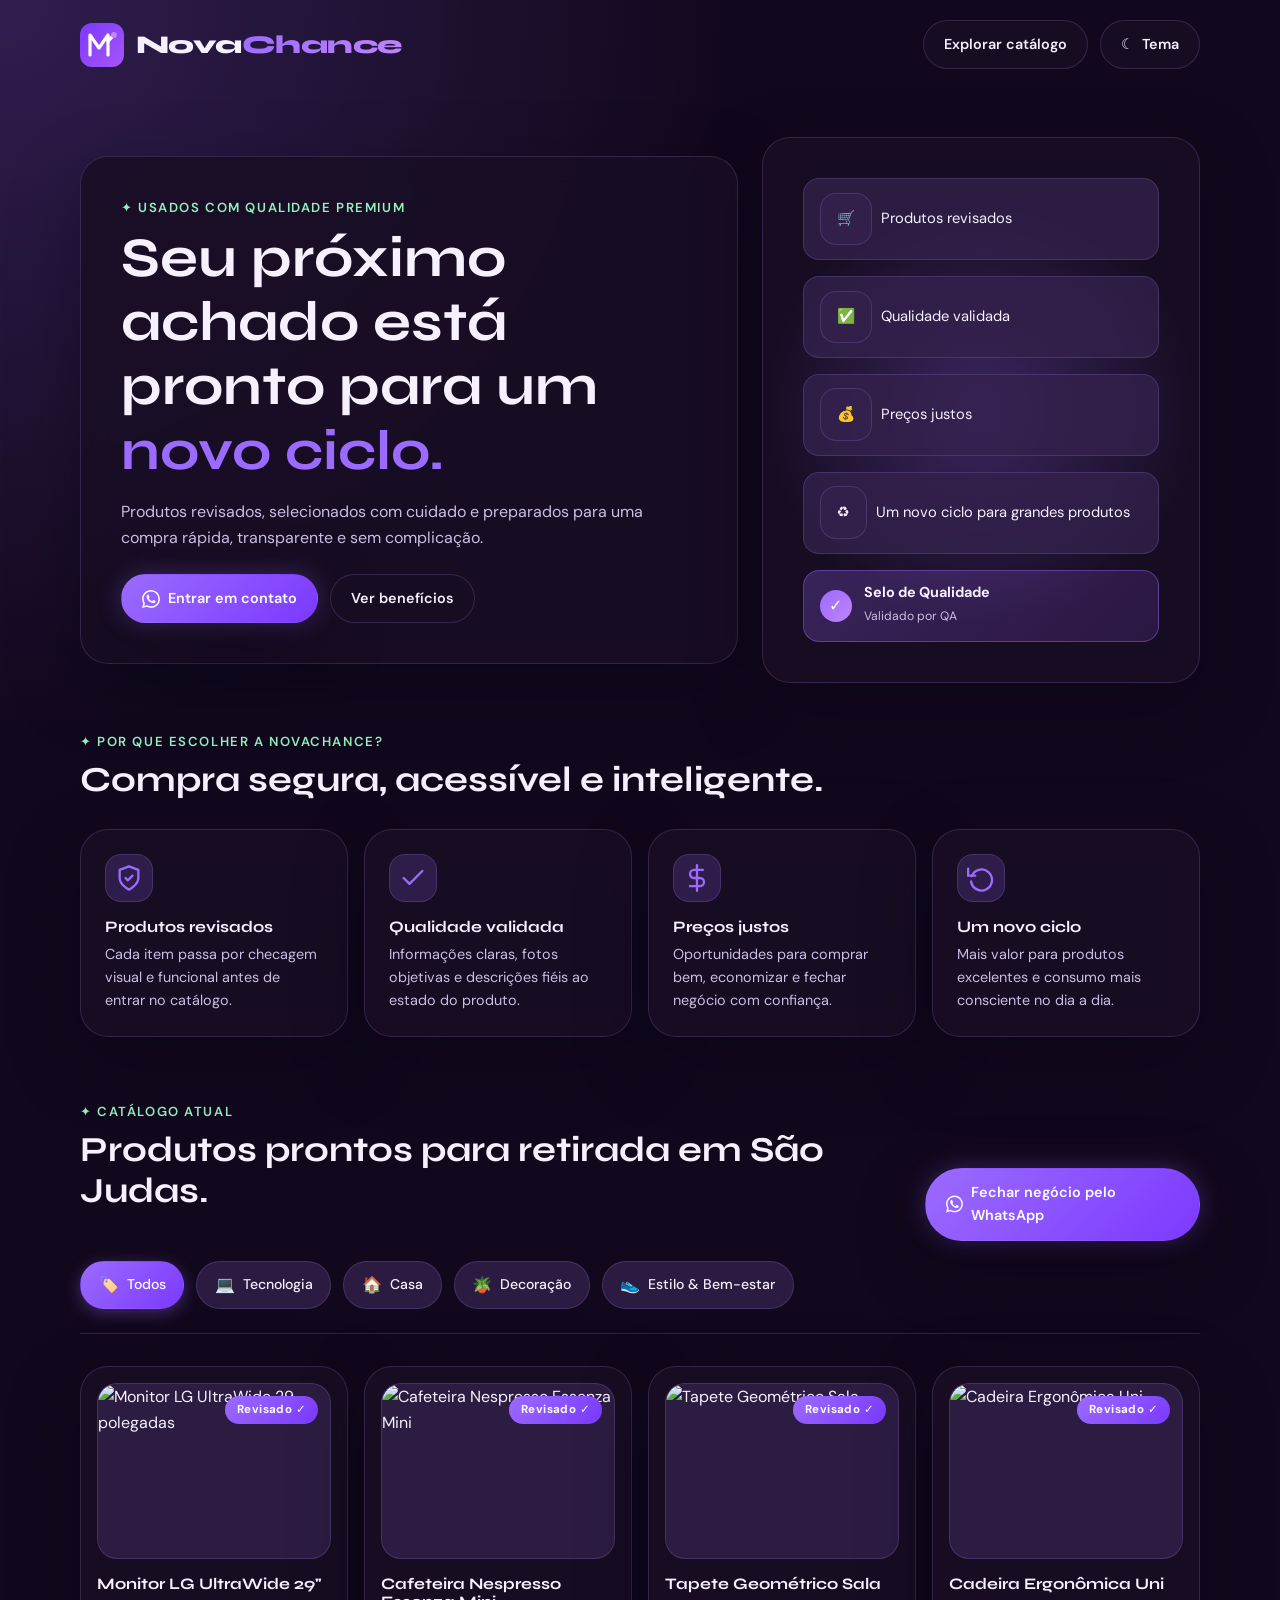
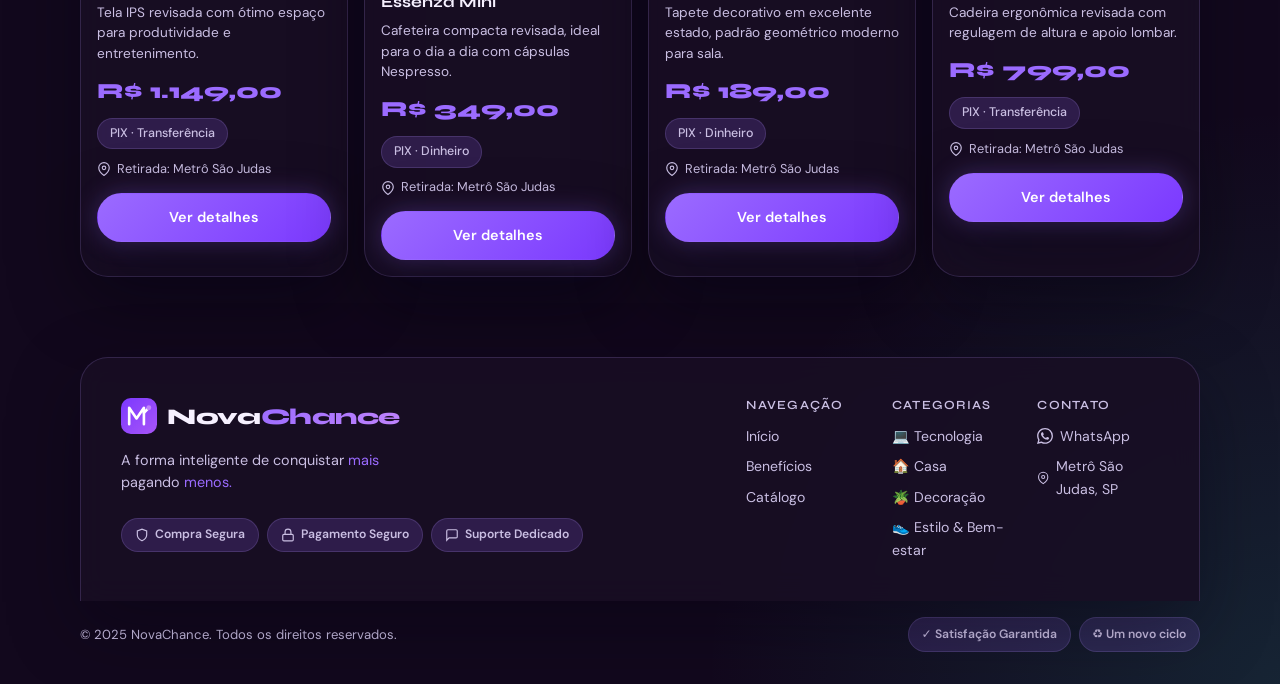
==== index.html @ cb06dd4c "uopdate" ====
<!DOCTYPE html>
<html lang="pt-BR">
  <head>
    <meta charset="UTF-8" />
    <meta name="viewport" content="width=device-width, initial-scale=1.0" />
    <title>NovaChance | Produtos revisados com preço justo</title>
    <meta name="description" content="NovaChance: produtos revisados, qualidade validada e preços justos para conquistar mais pagando menos." />
    <link rel="preconnect" href="https://fonts.googleapis.com" />
    <link rel="preconnect" href="https://fonts.gstatic.com" crossorigin />
    <link href="https://fonts.googleapis.com/css2?family=Syne:wght@700;800&family=DM+Sans:wght@400;500;600&display=swap" rel="stylesheet" />
    <link rel="stylesheet" href="./styles.css" />
  </head>
  <body data-page="home">
    <a class="skip-link" href="#conteudo-principal">Pular para o conteúdo</a>

    <header class="site-header">
      <div class="brand-block">
        <div class="brand-logo-svg" aria-label="NovaChance">
          <!-- Inline SVG logo -->
          <svg width="44" height="44" viewBox="0 0 44 44" fill="none" xmlns="http://www.w3.org/2000/svg" aria-hidden="true">
            <rect width="44" height="44" rx="12" fill="url(#logoGrad)"/>
            <path d="M10 32V12l9 13 9-13v20" stroke="white" stroke-width="3.2" stroke-linecap="round" stroke-linejoin="round"/>
            <path d="M28 18l6-6" stroke="white" stroke-width="3.2" stroke-linecap="round"/>
            <circle cx="34" cy="12" r="3" fill="#c084fc"/>
            <defs>
              <linearGradient id="logoGrad" x1="0" y1="0" x2="44" y2="44" gradientUnits="userSpaceOnUse">
                <stop stop-color="#7b39ff"/>
                <stop offset="1" stop-color="#a855f7"/>
              </linearGradient>
            </defs>
          </svg>
          <div class="brand-text">
            <span class="brand-name">Nova<em>Chance</em></span>
          </div>
        </div>
      </div>
      <nav class="header-actions" aria-label="Ações principais">
        <a class="ghost-button" href="#catalogo">Explorar catálogo</a>
        <button class="theme-toggle" type="button" aria-label="Alternar tema" aria-pressed="false">
          <span class="theme-toggle__icon" aria-hidden="true">☾</span>
          <span class="theme-toggle__label">Tema</span>
        </button>
      </nav>
    </header>

    <main id="conteudo-principal">
      <!-- HERO -->
      <section class="hero" aria-labelledby="hero-title">
        <div class="hero-copy">
          <p class="eyebrow">✦ Usados com qualidade premium</p>
          <h1 id="hero-title">Seu próximo achado está pronto para um <em>novo ciclo.</em></h1>
          <p class="hero-sub">Produtos revisados, selecionados com cuidado e preparados para uma compra rápida, transparente e sem complicação.</p>
          <div class="hero-actions">
            <a class="primary-button" href="https://wa.me/5511999999999?text=Olá,%20tenho%20interesse%20em%20um%20produto!" target="_blank" rel="noopener">
              <svg width="18" height="18" viewBox="0 0 24 24" fill="currentColor" aria-hidden="true"><path d="M17.472 14.382c-.297-.149-1.758-.867-2.03-.967-.273-.099-.471-.148-.67.15-.197.297-.767.966-.94 1.164-.173.199-.347.223-.644.075-.297-.15-1.255-.463-2.39-1.475-.883-.788-1.48-1.761-1.653-2.059-.173-.297-.018-.458.13-.606.134-.133.298-.347.446-.52.149-.174.198-.298.298-.497.099-.198.05-.371-.025-.52-.075-.149-.669-1.612-.916-2.207-.242-.579-.487-.5-.669-.51-.173-.008-.371-.01-.57-.01-.198 0-.52.074-.792.372-.272.297-1.04 1.016-1.04 2.479 0 1.462 1.065 2.875 1.213 3.074.149.198 2.096 3.2 5.077 4.487.709.306 1.262.489 1.694.625.712.227 1.36.195 1.871.118.571-.085 1.758-.719 2.006-1.413.248-.694.248-1.289.173-1.413-.074-.124-.272-.198-.57-.347m-5.421 7.403h-.004a9.87 9.87 0 01-5.031-1.378l-.361-.214-3.741.982.998-3.648-.235-.374a9.86 9.86 0 01-1.51-5.26c.001-5.45 4.436-9.884 9.888-9.884 2.64 0 5.122 1.03 6.988 2.898a9.825 9.825 0 012.893 6.994c-.003 5.45-4.437 9.884-9.885 9.884m8.413-18.297A11.815 11.815 0 0012.05 0C5.495 0 .16 5.335.157 11.892c0 2.096.547 4.142 1.588 5.945L.057 24l6.305-1.654a11.882 11.882 0 005.683 1.448h.005c6.554 0 11.89-5.335 11.893-11.893a11.821 11.821 0 00-3.48-8.413z"/></svg>
              Entrar em contato
            </a>
            <a class="ghost-button" href="#beneficios">Ver benefícios</a>
          </div>
        </div>
        <div class="hero-panel" aria-hidden="true">
          <div class="hero-panel__glow"></div>
          <div class="hero-stats">
            <span><span class="stat-icon">🛒</span> Produtos revisados</span>
            <span><span class="stat-icon">✅</span> Qualidade validada</span>
            <span><span class="stat-icon">💰</span> Preços justos</span>
            <span><span class="stat-icon">♻️</span> Um novo ciclo para grandes produtos</span>
          </div>
          <div class="hero-badge">
            <span class="badge-icon">✓</span>
            <div>
              <strong>Selo de Qualidade</strong>
              <small>Validado por QA</small>
            </div>
          </div>
        </div>
      </section>

      <!-- BENEFITS -->
      <section class="benefits" id="beneficios" aria-labelledby="benefits-title">
        <div class="section-heading">
          <p class="eyebrow">✦ Por que escolher a NovaChance?</p>
          <h2 id="benefits-title">Compra segura, acessível e inteligente.</h2>
        </div>
        <div class="benefit-grid">
          <article class="benefit-card">
            <div class="benefit-icon">
              <svg width="28" height="28" viewBox="0 0 24 24" fill="none" stroke="currentColor" stroke-width="2" stroke-linecap="round" stroke-linejoin="round" aria-hidden="true"><path d="M12 22s8-4 8-10V5l-8-3-8 3v7c0 6 8 10 8 10z"/><polyline points="9 12 11 14 15 10"/></svg>
            </div>
            <h3>Produtos revisados</h3>
            <p>Cada item passa por checagem visual e funcional antes de entrar no catálogo.</p>
          </article>
          <article class="benefit-card">
            <div class="benefit-icon">
              <svg width="28" height="28" viewBox="0 0 24 24" fill="none" stroke="currentColor" stroke-width="2" stroke-linecap="round" stroke-linejoin="round" aria-hidden="true"><polyline points="20 6 9 17 4 12"/></svg>
            </div>
            <h3>Qualidade validada</h3>
            <p>Informações claras, fotos objetivas e descrições fiéis ao estado do produto.</p>
          </article>
          <article class="benefit-card">
            <div class="benefit-icon">
              <svg width="28" height="28" viewBox="0 0 24 24" fill="none" stroke="currentColor" stroke-width="2" stroke-linecap="round" stroke-linejoin="round" aria-hidden="true"><line x1="12" y1="1" x2="12" y2="23"/><path d="M17 5H9.5a3.5 3.5 0 0 0 0 7h5a3.5 3.5 0 0 1 0 7H6"/></svg>
            </div>
            <h3>Preços justos</h3>
            <p>Oportunidades para comprar bem, economizar e fechar negócio com confiança.</p>
          </article>
          <article class="benefit-card">
            <div class="benefit-icon">
              <svg width="28" height="28" viewBox="0 0 24 24" fill="none" stroke="currentColor" stroke-width="2" stroke-linecap="round" stroke-linejoin="round" aria-hidden="true"><polyline points="1 4 1 10 7 10"/><path d="M3.51 15a9 9 0 1 0 .49-4.49"/></svg>
            </div>
            <h3>Um novo ciclo</h3>
            <p>Mais valor para produtos excelentes e consumo mais consciente no dia a dia.</p>
          </article>
        </div>
      </section>

      <!-- CATALOG -->
      <section class="catalog-section" id="catalogo" aria-labelledby="catalog-title">
        <div class="section-heading section-heading--row">
          <div>
            <p class="eyebrow">✦ Catálogo atual</p>
            <h2 id="catalog-title">Produtos prontos para retirada em São Judas.</h2>
          </div>
          <a class="primary-button" href="https://wa.me/5511999999999?text=Quero%20fechar%20negócio!" target="_blank" rel="noopener">
            <svg width="18" height="18" viewBox="0 0 24 24" fill="currentColor" aria-hidden="true"><path d="M17.472 14.382c-.297-.149-1.758-.867-2.03-.967-.273-.099-.471-.148-.67.15-.197.297-.767.966-.94 1.164-.173.199-.347.223-.644.075-.297-.15-1.255-.463-2.39-1.475-.883-.788-1.48-1.761-1.653-2.059-.173-.297-.018-.458.13-.606.134-.133.298-.347.446-.52.149-.174.198-.298.298-.497.099-.198.05-.371-.025-.52-.075-.149-.669-1.612-.916-2.207-.242-.579-.487-.5-.669-.51-.173-.008-.371-.01-.57-.01-.198 0-.52.074-.792.372-.272.297-1.04 1.016-1.04 2.479 0 1.462 1.065 2.875 1.213 3.074.149.198 2.096 3.2 5.077 4.487.709.306 1.262.489 1.694.625.712.227 1.36.195 1.871.118.571-.085 1.758-.719 2.006-1.413.248-.694.248-1.289.173-1.413-.074-.124-.272-.198-.57-.347m-5.421 7.403h-.004a9.87 9.87 0 01-5.031-1.378l-.361-.214-3.741.982.998-3.648-.235-.374a9.86 9.86 0 01-1.51-5.26c.001-5.45 4.436-9.884 9.888-9.884 2.64 0 5.122 1.03 6.988 2.898a9.825 9.825 0 012.893 6.994c-.003 5.45-4.437 9.884-9.885 9.884m8.413-18.297A11.815 11.815 0 0012.05 0C5.495 0 .16 5.335.157 11.892c0 2.096.547 4.142 1.588 5.945L.057 24l6.305-1.654a11.882 11.882 0 005.683 1.448h.005c6.554 0 11.89-5.335 11.893-11.893a11.821 11.821 0 00-3.48-8.413z"/></svg>
            Fechar negócio pelo WhatsApp
          </a>
        </div>

        <div class="category-filters" id="category-filters" aria-label="Filtros de categoria">
          <button class="category-filter active" data-category="all">
            <span class="category-icon">🏷️</span>
            <span class="category-label">Todos</span>
          </button>
          <button class="category-filter" data-category="tecnologia">
            <span class="category-icon">💻</span>
            <span class="category-label">Tecnologia</span>
          </button>
          <button class="category-filter" data-category="casa">
            <span class="category-icon">🏠</span>
            <span class="category-label">Casa</span>
          </button>
          <button class="category-filter" data-category="decoracao">
            <span class="category-icon">🪴</span>
            <span class="category-label">Decoração</span>
          </button>
          <button class="category-filter" data-category="estilo">
            <span class="category-icon">👟</span>
            <span class="category-label">Estilo & Bem-estar</span>
          </button>
        </div>

        <div class="product-grid" id="product-list" aria-live="polite">
          <!-- Demo product cards with placeholder images -->
          <article class="product-card" data-category="tecnologia">
            <div class="product-card__image">
              <img src="https://placehold.co/400x300/1b1129/9b6bff?text=Monitor+LG+UltraWide" alt="Monitor LG UltraWide 29 polegadas" loading="lazy" />
              <span class="product-badge">Revisado ✓</span>
            </div>
            <div class="product-card__content">
              <h3>Monitor LG UltraWide 29"</h3>
              <p class="product-short-desc">Tela IPS revisada com ótimo espaço para produtividade e entretenimento.</p>
              <div class="product-meta">
                <span class="price">R$ 1.149,00</span>
                <span class="tag">PIX · Transferência</span>
              </div>
              <div class="product-location">
                <svg width="14" height="14" viewBox="0 0 24 24" fill="none" stroke="currentColor" stroke-width="2" aria-hidden="true"><path d="M21 10c0 7-9 13-9 13s-9-6-9-13a9 9 0 0 1 18 0z"/><circle cx="12" cy="10" r="3"/></svg>
                Retirada: Metrô São Judas
              </div>
              <a class="primary-button product-cta" href="./products/monitor-lg-ultrawide-29/index.html">Ver detalhes</a>
            </div>
          </article>

          <article class="product-card" data-category="casa">
            <div class="product-card__image">
              <img src="https://placehold.co/400x300/1b1129/9b6bff?text=Cafeteira+Nespresso" alt="Cafeteira Nespresso Essenza Mini" loading="lazy" />
              <span class="product-badge">Revisado ✓</span>
            </div>
            <div class="product-card__content">
              <h3>Cafeteira Nespresso Essenza Mini</h3>
              <p class="product-short-desc">Cafeteira compacta revisada, ideal para o dia a dia com cápsulas Nespresso.</p>
              <div class="product-meta">
                <span class="price">R$ 349,00</span>
                <span class="tag">PIX · Dinheiro</span>
              </div>
              <div class="product-location">
                <svg width="14" height="14" viewBox="0 0 24 24" fill="none" stroke="currentColor" stroke-width="2" aria-hidden="true"><path d="M21 10c0 7-9 13-9 13s-9-6-9-13a9 9 0 0 1 18 0z"/><circle cx="12" cy="10" r="3"/></svg>
                Retirada: Metrô São Judas
              </div>
              <a class="primary-button product-cta" href="./products/cafeteira-nes--essenza-mini/index.html">Ver detalhes</a>
            </div>
          </article>

          <article class="product-card" data-category="decoracao">
            <div class="product-card__image">
              <img src="https://placehold.co/400x300/1b1129/9b6bff?text=Tapete+Geométrico" alt="Tapete Geométrico Sala" loading="lazy" />
              <span class="product-badge">Revisado ✓</span>
            </div>
            <div class="product-card__content">
              <h3>Tapete Geométrico Sala</h3>
              <p class="product-short-desc">Tapete decorativo em excelente estado, padrão geométrico moderno para sala.</p>
              <div class="product-meta">
                <span class="price">R$ 189,00</span>
                <span class="tag">PIX · Dinheiro</span>
              </div>
              <div class="product-location">
                <svg width="14" height="14" viewBox="0 0 24 24" fill="none" stroke="currentColor" stroke-width="2" aria-hidden="true"><path d="M21 10c0 7-9 13-9 13s-9-6-9-13a9 9 0 0 1 18 0z"/><circle cx="12" cy="10" r="3"/></svg>
                Retirada: Metrô São Judas
              </div>
              <a class="primary-button product-cta" href="./products/tapete-geometrico-sala/index.html">Ver detalhes</a>
            </div>
          </article>

          <article class="product-card" data-category="estilo">
            <div class="product-card__image">
              <img src="https://placehold.co/400x300/1b1129/9b6bff?text=Cadeira+Ergonômica" alt="Cadeira Ergonômica Uni" loading="lazy" />
              <span class="product-badge">Revisado ✓</span>
            </div>
            <div class="product-card__content">
              <h3>Cadeira Ergonômica Uni</h3>
              <p class="product-short-desc">Cadeira ergonômica revisada com regulagem de altura e apoio lombar.</p>
              <div class="product-meta">
                <span class="price">R$ 799,00</span>
                <span class="tag">PIX · Transferência</span>
              </div>
              <div class="product-location">
                <svg width="14" height="14" viewBox="0 0 24 24" fill="none" stroke="currentColor" stroke-width="2" aria-hidden="true"><path d="M21 10c0 7-9 13-9 13s-9-6-9-13a9 9 0 0 1 18 0z"/><circle cx="12" cy="10" r="3"/></svg>
                Retirada: Metrô São Judas
              </div>
              <a class="primary-button product-cta" href="./products/cadeira-ergonomica-uni/index.html">Ver detalhes</a>
            </div>
          </article>
        </div>
      </section>
    </main>

    <!-- FOOTER MELHORADO -->
    <footer class="site-footer">
      <div class="site-footer__inner">
        <div class="footer-brand">
          <div class="footer-logo">
            <svg width="36" height="36" viewBox="0 0 44 44" fill="none" xmlns="http://www.w3.org/2000/svg" aria-hidden="true">
              <rect width="44" height="44" rx="12" fill="url(#footerLogoGrad)"/>
              <path d="M10 32V12l9 13 9-13v20" stroke="white" stroke-width="3.2" stroke-linecap="round" stroke-linejoin="round"/>
              <path d="M28 18l6-6" stroke="white" stroke-width="3.2" stroke-linecap="round"/>
              <circle cx="34" cy="12" r="3" fill="#c084fc"/>
              <defs>
                <linearGradient id="footerLogoGrad" x1="0" y1="0" x2="44" y2="44" gradientUnits="userSpaceOnUse">
                  <stop stop-color="#7b39ff"/>
                  <stop offset="1" stop-color="#a855f7"/>
                </linearGradient>
              </defs>
            </svg>
            <span class="footer-brand-name">Nova<em>Chance</em></span>
          </div>
          <p class="footer-slogan">A forma inteligente de conquistar <em>mais</em> pagando <em>menos.</em></p>
          <div class="footer-trust-badges">
            <span class="trust-badge">
              <svg width="14" height="14" viewBox="0 0 24 24" fill="none" stroke="currentColor" stroke-width="2" aria-hidden="true"><path d="M12 22s8-4 8-10V5l-8-3-8 3v7c0 6 8 10 8 10z"/></svg>
              Compra Segura
            </span>
            <span class="trust-badge">
              <svg width="14" height="14" viewBox="0 0 24 24" fill="none" stroke="currentColor" stroke-width="2" aria-hidden="true"><rect x="3" y="11" width="18" height="11" rx="2" ry="2"/><path d="M7 11V7a5 5 0 0 1 10 0v4"/></svg>
              Pagamento Seguro
            </span>
            <span class="trust-badge">
              <svg width="14" height="14" viewBox="0 0 24 24" fill="none" stroke="currentColor" stroke-width="2" aria-hidden="true"><path d="M21 15a2 2 0 0 1-2 2H7l-4 4V5a2 2 0 0 1 2-2h14a2 2 0 0 1 2 2z"/></svg>
              Suporte Dedicado
            </span>
          </div>
        </div>

        <div class="footer-links-group">
          <div class="footer-col">
            <h4 class="footer-col-title">Navegação</h4>
            <ul class="footer-links">
              <li><a href="#conteudo-principal">Início</a></li>
              <li><a href="#beneficios">Benefícios</a></li>
              <li><a href="#catalogo">Catálogo</a></li>
            </ul>
          </div>
          <div class="footer-col">
            <h4 class="footer-col-title">Categorias</h4>
            <ul class="footer-links">
              <li><a href="#catalogo">💻 Tecnologia</a></li>
              <li><a href="#catalogo">🏠 Casa</a></li>
              <li><a href="#catalogo">🪴 Decoração</a></li>
              <li><a href="#catalogo">👟 Estilo & Bem-estar</a></li>
            </ul>
          </div>
          <div class="footer-col">
            <h4 class="footer-col-title">Contato</h4>
            <ul class="footer-links">
              <li>
                <a href="https://wa.me/5511999999999" target="_blank" rel="noopener" class="footer-contact-link">
                  <svg width="16" height="16" viewBox="0 0 24 24" fill="currentColor" aria-hidden="true"><path d="M17.472 14.382c-.297-.149-1.758-.867-2.03-.967-.273-.099-.471-.148-.67.15-.197.297-.767.966-.94 1.164-.173.199-.347.223-.644.075-.297-.15-1.255-.463-2.39-1.475-.883-.788-1.48-1.761-1.653-2.059-.173-.297-.018-.458.13-.606.134-.133.298-.347.446-.52.149-.174.198-.298.298-.497.099-.198.05-.371-.025-.52-.075-.149-.669-1.612-.916-2.207-.242-.579-.487-.5-.669-.51-.173-.008-.371-.01-.57-.01-.198 0-.52.074-.792.372-.272.297-1.04 1.016-1.04 2.479 0 1.462 1.065 2.875 1.213 3.074.149.198 2.096 3.2 5.077 4.487.709.306 1.262.489 1.694.625.712.227 1.36.195 1.871.118.571-.085 1.758-.719 2.006-1.413.248-.694.248-1.289.173-1.413-.074-.124-.272-.198-.57-.347m-5.421 7.403h-.004a9.87 9.87 0 01-5.031-1.378l-.361-.214-3.741.982.998-3.648-.235-.374a9.86 9.86 0 01-1.51-5.26c.001-5.45 4.436-9.884 9.888-9.884 2.64 0 5.122 1.03 6.988 2.898a9.825 9.825 0 012.893 6.994c-.003 5.45-4.437 9.884-9.885 9.884m8.413-18.297A11.815 11.815 0 0012.05 0C5.495 0 .16 5.335.157 11.892c0 2.096.547 4.142 1.588 5.945L.057 24l6.305-1.654a11.882 11.882 0 005.683 1.448h.005c6.554 0 11.89-5.335 11.893-11.893a11.821 11.821 0 00-3.48-8.413z"/></svg>
                  WhatsApp
                </a>
              </li>
              <li>
                <span class="footer-location">
                  <svg width="16" height="16" viewBox="0 0 24 24" fill="none" stroke="currentColor" stroke-width="2" aria-hidden="true"><path d="M21 10c0 7-9 13-9 13s-9-6-9-13a9 9 0 0 1 18 0z"/><circle cx="12" cy="10" r="3"/></svg>
                  Metrô São Judas, SP
                </span>
              </li>
            </ul>
          </div>
        </div>
      </div>

      <div class="footer-bottom">
        <p>© 2025 NovaChance. Todos os direitos reservados.</p>
        <div class="footer-bottom-badges">
          <span class="trust-badge">✓ Satisfação Garantida</span>
          <span class="trust-badge">♻️ Um novo ciclo</span>
        </div>
      </div>
    </footer>

    <script>
      // Theme toggle
      const toggle = document.querySelector('.theme-toggle');
      toggle?.addEventListener('click', () => {
        const isLight = document.documentElement.dataset.theme === 'light';
        document.documentElement.dataset.theme = isLight ? '' : 'light';
        toggle.setAttribute('aria-pressed', String(!isLight));
        toggle.querySelector('.theme-toggle__icon').textContent = isLight ? '☾' : '☀';
      });

      // Category filters
      const filters = document.querySelectorAll('.category-filter');
      const cards = document.querySelectorAll('.product-card');
      filters.forEach(btn => {
        btn.addEventListener('click', () => {
          filters.forEach(b => b.classList.remove('active'));
          btn.classList.add('active');
          const cat = btn.dataset.category;
          cards.forEach(card => {
            card.style.display = (cat === 'all' || card.dataset.category === cat) ? '' : 'none';
          });
        });
      });
    </script>
  </body>
</html>
---- styles.css ----
/* ===== TOKENS ===== */
:root {
  color-scheme: dark;
  --bg: #12081d;
  --surface: rgba(24, 14, 36, 0.88);
  --surface-strong: #1b1129;
  --surface-alt: rgba(53, 34, 78, 0.75);
  --text: #f6f0ff;
  --muted: #cabfe3;
  --accent: #9b6bff;
  --accent-strong: #7b39ff;
  --accent-soft: rgba(155, 107, 255, 0.18);
  --border: rgba(185, 151, 255, 0.18);
  --shadow: 0 24px 70px rgba(7, 3, 18, 0.35);
  --success: #95f0bf;
  --focus: #f9d66c;
  --max: 1120px;
  --radius: 1.75rem;
  --font-display: 'Syne', system-ui, sans-serif;
  --font-body: 'DM Sans', system-ui, sans-serif;
}

:root[data-theme='light'] {
  color-scheme: light;
  --bg: #f6f1ff;
  --surface: rgba(255, 255, 255, 0.94);
  --surface-strong: #ffffff;
  --surface-alt: rgba(234, 223, 255, 0.92);
  --text: #261336;
  --muted: #5c4a6c;
  --accent: #7b39ff;
  --accent-strong: #6426dc;
  --accent-soft: rgba(123, 57, 255, 0.12);
  --border: rgba(109, 69, 175, 0.16);
  --shadow: 0 24px 60px rgba(87, 63, 122, 0.16);
  --success: #0c8f57;
  --focus: #4c28a8;
}

/* ===== RESET ===== */
*, *::before, *::after { box-sizing: border-box; }
html { scroll-behavior: smooth; }

body {
  margin: 0;
  min-height: 100vh;
  background:
    radial-gradient(circle at top left, rgba(155, 107, 255, 0.22), transparent 28%),
    radial-gradient(circle at bottom right, rgba(46, 196, 182, 0.15), transparent 22%),
    var(--bg);
  color: var(--text);
  font-family: var(--font-body);
  line-height: 1.6;
}

img { display: block; max-width: 100%; }
a { color: inherit; text-decoration: none; }
button { font: inherit; cursor: pointer; }
h1, h2, h3, h4 { font-family: var(--font-display); line-height: 1.15; margin-top: 0; }
h1 em, h2 em, h3 em { font-style: normal; color: var(--accent); }
p { margin-top: 0; }

:focus-visible { outline: 3px solid var(--focus); outline-offset: 3px; }

/* ===== SKIP LINK ===== */
.skip-link {
  position: absolute; top: 1rem; left: 1rem;
  transform: translateY(-180%);
  padding: .8rem 1rem; border-radius: 999px;
  background: var(--surface-strong); color: var(--text); z-index: 99;
}
.skip-link:focus { transform: translateY(0); }

/* ===== LAYOUT CONTAINERS ===== */
.site-header,
.hero,
.benefits,
.catalog-section,
.product-detail,
.site-footer__inner,
.footer-bottom {
  width: min(var(--max), calc(100% - 2rem));
  margin: 0 auto;
}

/* ===== HEADER ===== */
.site-header {
  display: flex;
  align-items: center;
  justify-content: space-between;
  padding: 1.25rem 0;
  gap: 2rem;
}

/* ===== BRAND LOGO ===== */
.brand-logo-svg {
  display: flex;
  align-items: center;
  gap: .75rem;
  text-decoration: none;
}

.brand-text {
  display: flex;
  flex-direction: column;
}

.brand-name {
  font-family: var(--font-display);
  font-size: 1.6rem;
  font-weight: 800;
  letter-spacing: -0.02em;
  line-height: 1;
  color: var(--text);
}

.brand-name em {
  font-style: normal;
  background: linear-gradient(135deg, var(--accent), #c084fc);
  -webkit-background-clip: text;
  -webkit-text-fill-color: transparent;
  background-clip: text;
}

.brand-slogan {
  font-size: .72rem;
  color: var(--muted);
  letter-spacing: .04em;
  margin-top: .1rem;
}

.header-actions {
  display: flex;
  align-items: center;
  gap: .75rem;
  flex-shrink: 0;
}

/* ===== BUTTONS ===== */
.primary-button,
.ghost-button,
.theme-toggle,
.nav-button,
.tag {
  display: inline-flex;
  align-items: center;
  justify-content: center;
  gap: .5rem;
  min-height: 2.9rem;
  padding: .75rem 1.25rem;
  border-radius: 999px;
  border: 1px solid var(--border);
  font-weight: 600;
  font-size: .9rem;
  transition: transform .2s ease, border-color .2s ease, background .2s ease, box-shadow .2s ease;
  cursor: pointer;
}

.primary-button {
  background: linear-gradient(135deg, var(--accent), var(--accent-strong));
  border-color: transparent;
  color: #fff;
  box-shadow: var(--shadow), 0 0 24px rgba(155, 107, 255, 0.3);
}

.primary-button:hover {
  transform: translateY(-2px);
  box-shadow: var(--shadow), 0 0 32px rgba(155, 107, 255, 0.45);
}

.ghost-button,
.theme-toggle {
  background: var(--surface);
  color: var(--text);
}

.ghost-button:hover,
.theme-toggle:hover {
  transform: translateY(-1px);
  border-color: var(--accent);
  background: var(--accent-soft);
}

/* ===== EYEBROW ===== */
.eyebrow {
  margin: 0 0 .5rem;
  font-size: .82rem;
  letter-spacing: .12em;
  text-transform: uppercase;
  color: var(--success);
  font-weight: 600;
}

/* ===== HERO ===== */
.hero {
  display: grid;
  grid-template-columns: 1.2fr .8fr;
  gap: 1.5rem;
  align-items: center;
  padding: 3rem 0 1rem;
}

.hero-copy,
.hero-panel,
.benefit-card,
.product-card,
.product-detail__media,
.product-detail__content,
.site-footer__inner {
  border: 1px solid var(--border);
  background: var(--surface);
  backdrop-filter: blur(14px);
  box-shadow: var(--shadow);
}

.hero-copy,
.hero-panel,
.benefit-card,
.product-card,
.product-detail__content,
.product-detail__media,
.site-footer__inner {
  border-radius: var(--radius);
}

.hero-copy,
.hero-panel {
  padding: clamp(1.5rem, 4vw, 2.5rem);
}

.hero-copy h1 {
  font-size: clamp(2rem, 4.5vw, 3.5rem);
  margin-bottom: 1rem;
}

.hero-sub { color: var(--muted); margin-bottom: 1.5rem; }

.hero-actions {
  display: flex;
  align-items: center;
  gap: .75rem;
  flex-wrap: wrap;
}

.hero-panel {
  position: relative;
  min-height: 100%;
  overflow: hidden;
}

.hero-panel__glow {
  position: absolute; inset: 0;
  background: radial-gradient(circle at center, rgba(155, 107, 255, 0.28), transparent 62%);
}

.hero-stats {
  position: relative;
  display: grid;
  gap: 1rem;
  z-index: 1;
}

.hero-stats span {
  padding: .85rem 1rem;
  border-radius: 1rem;
  background: var(--surface-alt);
  border: 1px solid var(--border);
  display: flex;
  align-items: center;
  gap: .6rem;
  font-size: .92rem;
}

.stat-icon { font-size: 1.2rem; }

.hero-badge {
  position: relative;
  z-index: 1;
  margin-top: 1rem;
  display: flex;
  align-items: center;
  gap: .75rem;
  padding: .85rem 1rem;
  border-radius: 1rem;
  background: linear-gradient(135deg, rgba(155, 107, 255, 0.25), rgba(168, 85, 247, 0.15));
  border: 1px solid rgba(155, 107, 255, 0.4);
}

.badge-icon {
  width: 2rem; height: 2rem;
  display: grid; place-items: center;
  border-radius: 50%;
  background: linear-gradient(135deg, var(--accent), #c084fc);
  color: #fff;
  font-weight: 800;
  font-size: 1rem;
  flex-shrink: 0;
}

.hero-badge strong { display: block; font-size: .9rem; line-height: 1.2; }
.hero-badge small { font-size: .76rem; color: var(--muted); }

/* ===== BENEFITS ===== */
.benefits,
.catalog-section {
  padding: 2rem 0;
}

.section-heading { margin-bottom: 1.25rem; }
.section-heading h2 { font-size: clamp(1.5rem, 3vw, 2.2rem); }

.section-heading--row {
  display: flex;
  justify-content: space-between;
  align-items: flex-end;
  gap: 1rem;
}

.benefit-grid,
.product-grid {
  display: grid;
  gap: 1rem;
  grid-template-columns: repeat(auto-fit, minmax(230px, 1fr));
}

.benefit-card {
  padding: 1.5rem;
}

.benefit-icon {
  width: 3rem; height: 3rem;
  display: grid; place-items: center;
  border-radius: 1rem;
  background: var(--accent-soft);
  border: 1px solid var(--border);
  color: var(--accent);
  margin-bottom: 1rem;
}

.benefit-card h3 { font-size: 1rem; margin-bottom: .4rem; }
.benefit-card p { color: var(--muted); font-size: .9rem; margin: 0; }

/* ===== CATEGORY FILTERS ===== */
.category-filters {
  display: flex;
  gap: .75rem;
  flex-wrap: wrap;
  margin-bottom: 2rem;
  padding-bottom: 1.5rem;
  border-bottom: 1px solid var(--border);
}

.category-filter {
  display: flex;
  align-items: center;
  gap: .5rem;
  padding: .65rem 1.1rem;
  background: var(--surface-alt);
  border: 1px solid var(--border);
  border-radius: 999px;
  color: var(--text);
  font-size: .88rem;
  font-weight: 500;
  transition: all .25s ease;
}

.category-filter:hover {
  border-color: var(--accent);
  background: var(--accent-soft);
  transform: translateY(-2px);
}

.category-filter.active {
  background: linear-gradient(135deg, var(--accent), var(--accent-strong));
  border-color: transparent;
  color: #fff;
  box-shadow: 0 4px 16px rgba(155, 107, 255, 0.35);
}

.category-icon { font-size: 1rem; }
.category-label { white-space: nowrap; }

/* ===== PRODUCT CARD ===== */
.product-card {
  display: flex;
  flex-direction: column;
  gap: 1rem;
  padding: 1rem;
  transition: transform .25s ease, box-shadow .25s ease;
}

.product-card:hover {
  transform: translateY(-4px);
  box-shadow: 0 32px 80px rgba(7, 3, 18, 0.45), 0 0 0 1px rgba(155, 107, 255, 0.25);
}

.product-card__image {
  position: relative;
  overflow: hidden;
  border-radius: 1.25rem;
  border: 1px solid var(--border);
  background: var(--surface-alt);
}

.product-card__image img {
  width: 100%;
  aspect-ratio: 4 / 3;
  object-fit: cover;
  transition: transform .4s ease;
}

.product-card:hover .product-card__image img {
  transform: scale(1.04);
}

.product-badge {
  position: absolute;
  top: .75rem;
  right: .75rem;
  padding: .3rem .75rem;
  border-radius: 999px;
  background: linear-gradient(135deg, var(--accent), var(--accent-strong));
  color: #fff;
  font-size: .72rem;
  font-weight: 700;
  letter-spacing: .04em;
}

.product-card__content {
  display: grid;
  gap: .6rem;
}

.product-card__content h3 {
  font-size: 1rem;
  margin: 0;
}

.product-short-desc {
  color: var(--muted);
  font-size: .85rem;
  margin: 0;
  line-height: 1.5;
}

.product-meta {
  display: flex;
  align-items: center;
  gap: .6rem;
  flex-wrap: wrap;
}

.price {
  font-size: 1.35rem;
  font-weight: 800;
  font-family: var(--font-display);
  color: var(--accent);
}

.tag {
  min-height: auto;
  padding: .3rem .75rem;
  border-radius: 999px;
  background: var(--accent-soft);
  border: 1px solid var(--border);
  color: var(--muted);
  font-size: .78rem;
  font-weight: 500;
}

.product-location {
  display: flex;
  align-items: center;
  gap: .4rem;
  font-size: .8rem;
  color: var(--muted);
}

.product-cta {
  width: 100%;
  margin-top: .25rem;
}

/* ===== PRODUCT DETAIL PAGE ===== */
.product-detail {
  display: grid;
  grid-template-columns: 1.1fr .9fr;
  gap: 1.5rem;
  align-items: start;
  padding: 3rem 0 2rem;
}

.product-detail__media,
.product-detail__content {
  padding: 1.25rem;
}

.detail-main-image {
  overflow: hidden;
  border-radius: 1.25rem;
  border: 1px solid var(--border);
  background: var(--surface-alt);
}

.detail-main-image img {
  width: 100%;
  aspect-ratio: 4 / 3;
  object-fit: cover;
}

.thumbnail-list {
  display: grid;
  grid-template-columns: repeat(3, minmax(0, 1fr));
  gap: .75rem;
  margin-top: .75rem;
}

.thumbnail-button {
  border: 1px solid var(--border);
  background: var(--surface-alt);
  padding: 0;
  border-radius: 1rem;
  overflow: hidden;
  cursor: pointer;
  transition: border-color .2s, box-shadow .2s;
}

.thumbnail-button[aria-current='true'] {
  border-color: var(--accent);
  box-shadow: 0 0 0 2px var(--accent-soft);
}

.thumbnail-button img {
  aspect-ratio: 1;
  object-fit: cover;
  width: 100%;
}

.detail-meta,
.size-list {
  padding: 0;
  margin: 1rem 0 0;
  list-style: none;
  display: grid;
  gap: .75rem;
}

.detail-meta li {
  padding: .85rem 1rem;
  border-radius: 1rem;
  background: var(--surface-alt);
  border: 1px solid var(--border);
  font-size: .9rem;
}

.size-list {
  grid-template-columns: repeat(auto-fit, minmax(120px, 1fr));
}

.size-list li {
  padding: .7rem .9rem;
  border-radius: 1rem;
  background: var(--accent-soft);
  border: 1px solid var(--border);
  font-size: .88rem;
}

/* ===== PRODUCT NAV (DETAIL PAGE) - IMPROVED ===== */
.product-nav {
  display: flex;
  align-items: stretch;
  gap: 1rem;
  padding: 1rem;
  border-radius: 1.5rem;
  border: 1px solid var(--border);
  background: var(--surface);
  backdrop-filter: blur(14px);
  box-shadow: var(--shadow);
  margin-top: 1rem;
}

.nav-button {
  flex: 1;
  display: flex;
  align-items: center;
  justify-content: center;
  gap: .6rem;
  padding: .9rem 1.25rem;
  border-radius: 1rem;
  border: 1px solid var(--border);
  background: var(--surface-alt);
  color: var(--text);
  font-size: .9rem;
  font-weight: 600;
  text-align: center;
  transition: all .25s ease;
  cursor: pointer;
  text-decoration: none;
}

.nav-button:not([aria-disabled='true']):hover {
  background: var(--accent-soft);
  border-color: var(--accent);
  transform: translateY(-1px);
}

.nav-button[aria-disabled='true'] {
  opacity: .45;
  cursor: not-allowed;
  pointer-events: none;
}

.nav-button--home {
  flex: 0 0 auto;
  padding: .9rem 1.1rem;
}

/* ===== FOOTER - IMPROVED ===== */
.site-footer {
  padding: 1rem 0 0;
  margin-top: 2rem;
}

.site-footer__inner {
  display: grid;
  grid-template-columns: 1.4fr 1fr;
  gap: 3rem;
  padding: 2.5rem;
  border-radius: var(--radius) var(--radius) 0 0;
  border-bottom: none;
}

.footer-brand {
  display: flex;
  flex-direction: column;
  gap: 1rem;
}

.footer-logo {
  display: flex;
  align-items: center;
  gap: .65rem;
}

.footer-brand-name {
  font-family: var(--font-display);
  font-size: 1.4rem;
  font-weight: 800;
  letter-spacing: -0.02em;
}

.footer-brand-name em {
  font-style: normal;
  background: linear-gradient(135deg, var(--accent), #c084fc);
  -webkit-background-clip: text;
  -webkit-text-fill-color: transparent;
  background-clip: text;
}

.footer-slogan {
  color: var(--muted);
  font-size: .9rem;
  line-height: 1.5;
  margin: 0;
  max-width: 280px;
}

.footer-slogan em {
  font-style: normal;
  color: var(--accent);
}

.footer-trust-badges {
  display: flex;
  flex-wrap: wrap;
  gap: .5rem;
  margin-top: .5rem;
}

.trust-badge {
  display: inline-flex;
  align-items: center;
  gap: .4rem;
  padding: .4rem .8rem;
  border-radius: 999px;
  background: var(--accent-soft);
  border: 1px solid var(--border);
  font-size: .76rem;
  font-weight: 600;
  color: var(--muted);
}

.footer-links-group {
  display: grid;
  grid-template-columns: repeat(3, 1fr);
  gap: 1.5rem;
}

.footer-col-title {
  font-size: .78rem;
  letter-spacing: .1em;
  text-transform: uppercase;
  color: var(--muted);
  margin-bottom: .75rem;
  font-weight: 600;
}

.footer-links {
  list-style: none;
  padding: 0;
  margin: 0;
  display: flex;
  flex-direction: column;
  gap: .5rem;
}

.footer-links a,
.footer-links span {
  font-size: .88rem;
  color: var(--muted);
  transition: color .2s;
  display: flex;
  align-items: center;
  gap: .4rem;
}

.footer-links a:hover {
  color: var(--accent);
}

.footer-contact-link {
  display: flex;
  align-items: center;
  gap: .4rem;
}

.footer-location {
  display: flex;
  align-items: center;
  gap: .4rem;
}

/* Footer bottom bar */
.footer-bottom {
  display: flex;
  align-items: center;
  justify-content: space-between;
  gap: 1rem;
  padding: 1rem 0 2rem;
  flex-wrap: wrap;
}

.footer-bottom p {
  margin: 0;
  font-size: .82rem;
  color: var(--muted);
}

.footer-bottom-badges {
  display: flex;
  gap: .5rem;
  flex-wrap: wrap;
}

/* ===== EMPTY STATE ===== */
.empty-state {
  padding: 2rem;
  text-align: center;
  border: 1px dashed var(--border);
  border-radius: 1.5rem;
  background: var(--surface);
}

/* ===== RESPONSIVE ===== */
@media (max-width: 860px) {
  .site-header,
  .hero,
  .product-detail {
    grid-template-columns: 1fr;
  }

  .section-heading--row {
    flex-direction: column;
    align-items: flex-start;
  }

  .site-footer__inner {
    grid-template-columns: 1fr;
    gap: 2rem;
    border-radius: var(--radius);
  }

  .footer-links-group {
    grid-template-columns: repeat(2, 1fr);
  }

  .footer-bottom {
    flex-direction: column;
    align-items: flex-start;
  }

  .product-nav {
    flex-wrap: wrap;
  }

  .nav-button {
    flex: 1 1 140px;
  }
}

@media (max-width: 560px) {
  body { font-size: .95rem; }

  .site-header,
  .hero,
  .benefits,
  .catalog-section,
  .product-detail,
  .footer-bottom {
    width: min(100% - 1rem, var(--max));
  }

  .site-footer__inner {
    width: min(100% - 1rem, var(--max));
    padding: 1.5rem;
  }

  .thumbnail-list {
    grid-template-columns: repeat(2, minmax(0, 1fr));
  }

  .footer-links-group {
    grid-template-columns: 1fr;
  }

  .brand-name { font-size: 1.3rem; }

  .product-nav {
    flex-direction: column;
  }

  .nav-button {
    width: 100%;
    flex: none;
  }
}
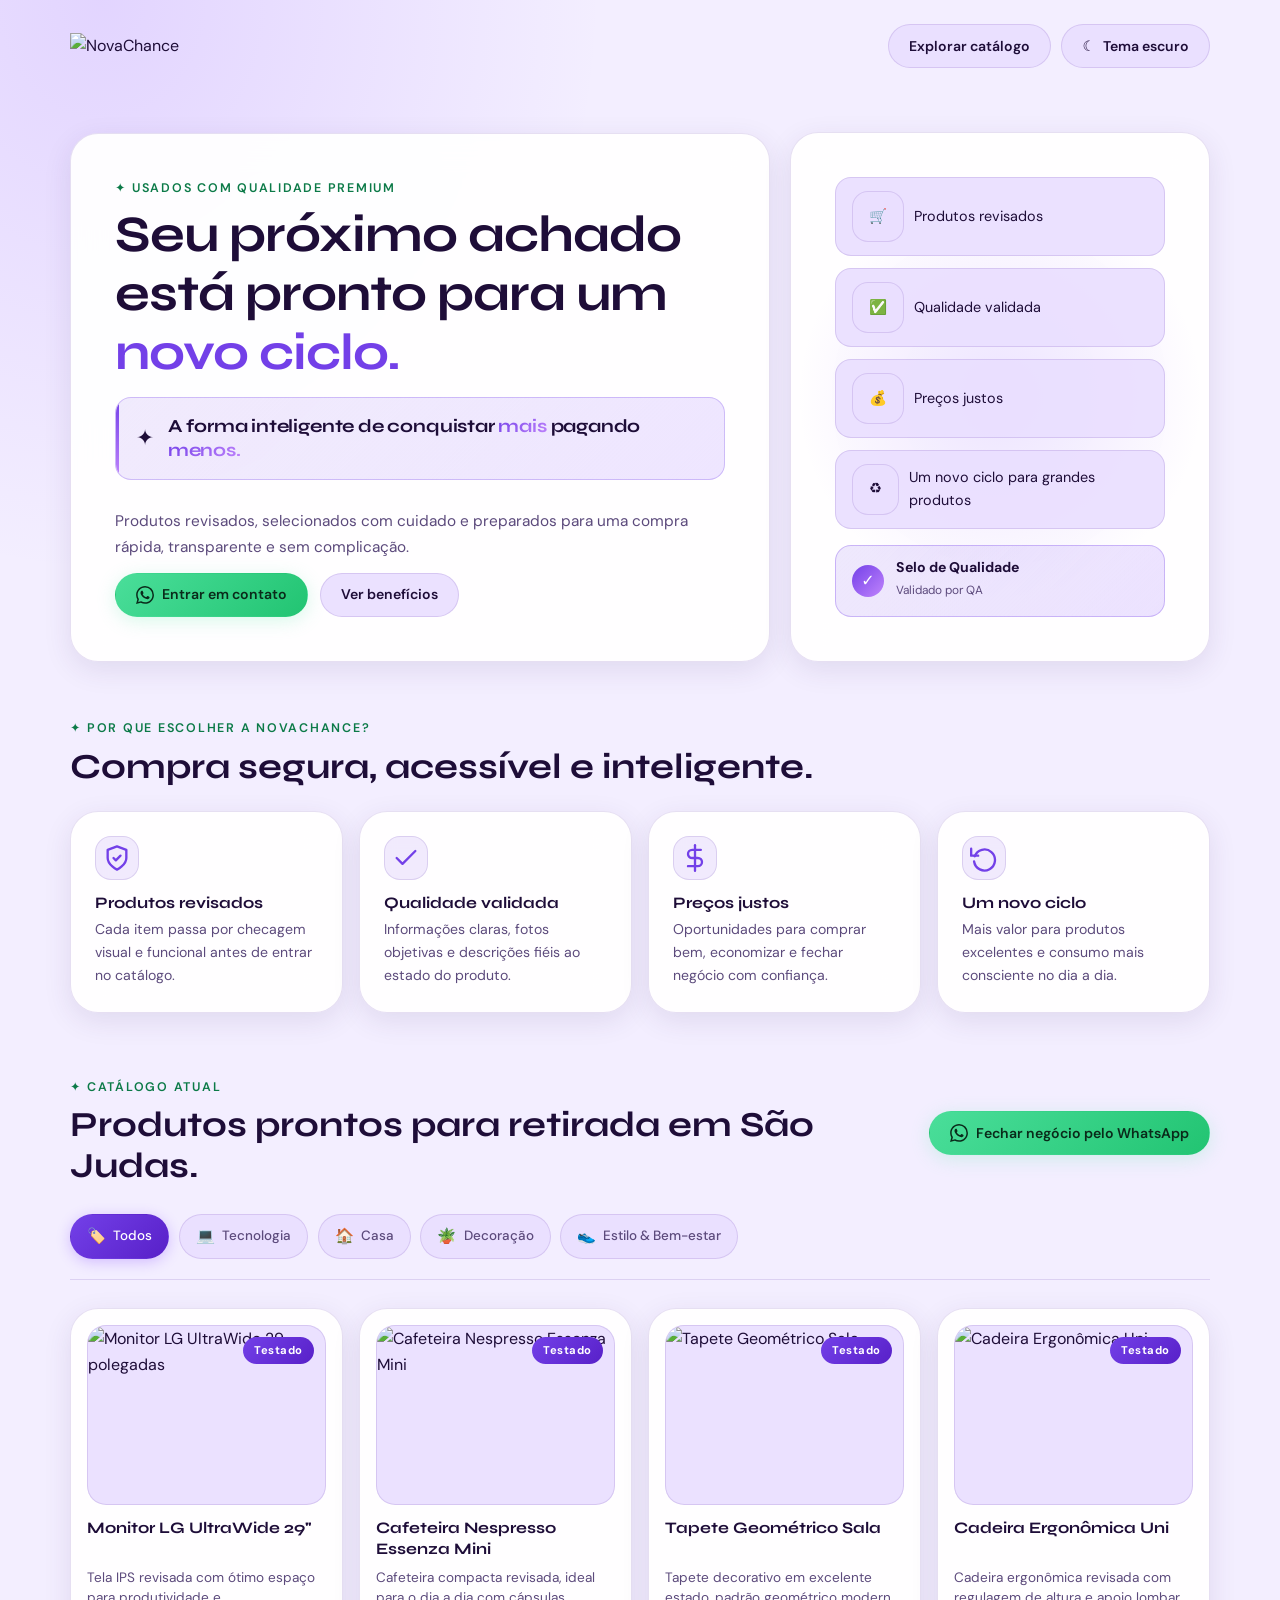
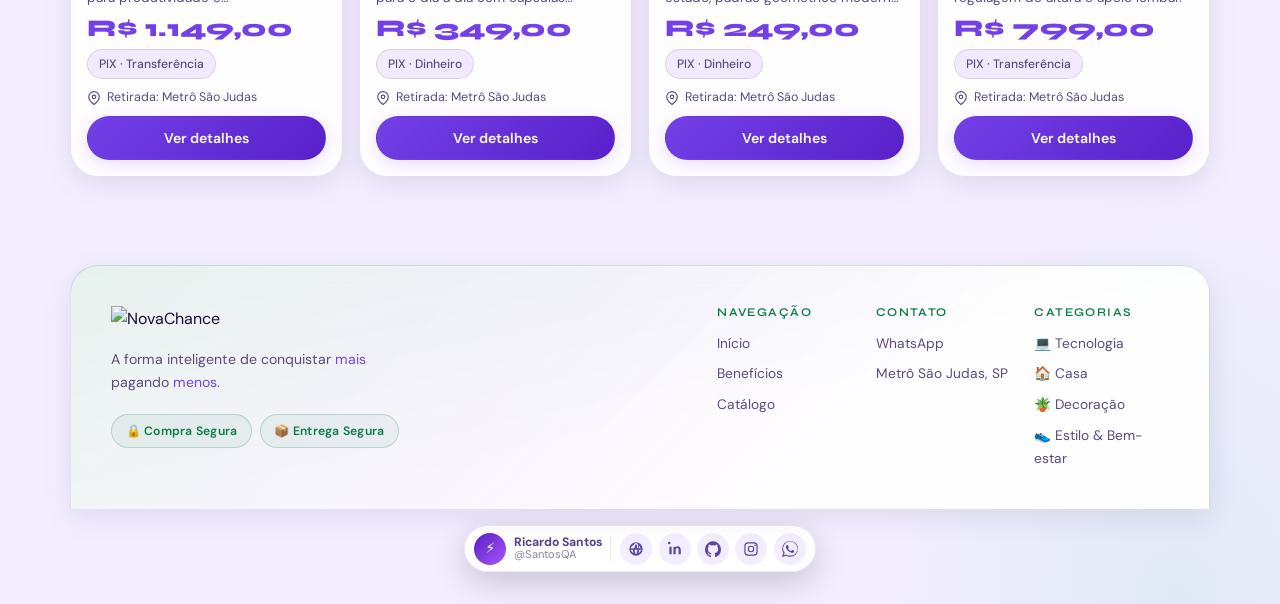
==== commit 24051a1a: "bug fix" ====
--- a/index.html
+++ b/index.html
@@ -1,346 +1,441 @@
 <!DOCTYPE html>
 <html lang="pt-BR">
-  <head>
-    <meta charset="UTF-8" />
-    <meta name="viewport" content="width=device-width, initial-scale=1.0" />
-    <title>NovaChance | Produtos revisados com preço justo</title>
-    <meta name="description" content="NovaChance: produtos revisados, qualidade validada e preços justos para conquistar mais pagando menos." />
-    <link rel="preconnect" href="https://fonts.googleapis.com" />
-    <link rel="preconnect" href="https://fonts.gstatic.com" crossorigin />
-    <link href="https://fonts.googleapis.com/css2?family=Syne:wght@700;800&family=DM+Sans:wght@400;500;600&display=swap" rel="stylesheet" />
-    <link rel="stylesheet" href="./styles.css" />
-  </head>
-  <body data-page="home">
-    <a class="skip-link" href="#conteudo-principal">Pular para o conteúdo</a>
-
-    <header class="site-header">
-      <div class="brand-block">
-        <div class="brand-logo-svg" aria-label="NovaChance">
-          <!-- Inline SVG logo -->
-          <svg width="44" height="44" viewBox="0 0 44 44" fill="none" xmlns="http://www.w3.org/2000/svg" aria-hidden="true">
-            <rect width="44" height="44" rx="12" fill="url(#logoGrad)"/>
-            <path d="M10 32V12l9 13 9-13v20" stroke="white" stroke-width="3.2" stroke-linecap="round" stroke-linejoin="round"/>
-            <path d="M28 18l6-6" stroke="white" stroke-width="3.2" stroke-linecap="round"/>
-            <circle cx="34" cy="12" r="3" fill="#c084fc"/>
-            <defs>
-              <linearGradient id="logoGrad" x1="0" y1="0" x2="44" y2="44" gradientUnits="userSpaceOnUse">
-                <stop stop-color="#7b39ff"/>
-                <stop offset="1" stop-color="#a855f7"/>
-              </linearGradient>
-            </defs>
+
+<head>
+  <meta charset="UTF-8" />
+  <meta name="viewport" content="width=device-width, initial-scale=1.0" />
+  <title>NovaChance | Produtos revisados com preço justo</title>
+  <meta name="description"
+    content="NovaChance: produtos revisados, qualidade validada e preços justos para conquistar mais pagando menos." />
+  <link rel="icon" href="./logos/favIcon.svg" type="image/svg+xml" />
+  <link rel="preconnect" href="https://fonts.googleapis.com" />
+  <link rel="preconnect" href="https://fonts.gstatic.com" crossorigin />
+  <link href="https://fonts.googleapis.com/css2?family=Syne:wght@700;800&family=DM+Sans:wght@400;500;600&display=swap"
+    rel="stylesheet" />
+  <link rel="stylesheet" href="./styles.css" />
+  <!-- ═══ TEMA: aplica ANTES do render para evitar flash ═══════════════════
+         Fonte única: localStorage['novachance-theme']
+         Nunca altere o tema aqui — só leia. Alteração só ocorre via botão.  -->
+
+  <script>
+    (function () {
+      var t = localStorage.getItem('novachance-theme');
+      document.documentElement.dataset.theme =
+        t !== null ? t : (window.matchMedia('(prefers-color-scheme: dark)').matches ? 'dark' : 'light');
+    })();
+  </script>
+
+</head>
+
+<body data-page="home">
+  <a class="skip-link" href="#conteudo-principal">Pular para o conteúdo</a>
+
+  <header class="site-header">
+    <div class="brand-block">
+      <div class="brand-logo-svg" aria-label="NovaChance">
+        <img class="brand-logo-img" src="./logos/logo.svg" alt="NovaChance" />
+        <span class="brand-slogan">A forma inteligente de conquistar mais pagando menos.</span>
+      </div>
+    </div>
+    <nav class="header-actions" aria-label="Ações principais">
+      <a class="ghost-button" href="#catalogo">Explorar catálogo</a>
+      <button class="theme-toggle" type="button" aria-label="Alternar tema" aria-pressed="false">
+        <span class="theme-toggle__icon" aria-hidden="true">☾</span>
+        <span class="theme-toggle__label">Tema</span>
+      </button>
+    </nav>
+  </header>
+
+  <main id="conteudo-principal">
+    <!-- HERO -->
+    <section class="hero" aria-labelledby="hero-title">
+      <div class="hero-copy">
+        <p class="eyebrow">✦ Usados com qualidade premium</p>
+        <h1 id="hero-title">Seu próximo achado está pronto para um <em>novo ciclo.</em></h1>
+        <div class="hero-slogan-block">
+          <span class="hero-slogan-icon">✦</span>
+          <p class="hero-slogan-text">A forma inteligente de conquistar <em>mais</em> pagando <em>menos.</em></p>
+        </div>
+        <p class="hero-sub">Produtos revisados, selecionados com cuidado e preparados para uma compra rápida,
+          transparente e sem complicação.</p>
+        <div class="hero-actions">
+          <a class="primary-button primary-button--whatsapp"
+            href="https://wa.me/5511982633161?text=Olá,%20tenho%20interesse%20em%20um%20produto!" target="_blank"
+            rel="noopener">
+            <svg width="18" height="18" viewBox="0 0 24 24" fill="currentColor" aria-hidden="true">
+              <path
+                d="M17.472 14.382c-.297-.149-1.758-.867-2.03-.967-.273-.099-.471-.148-.67.15-.197.297-.767.966-.94 1.164-.173.199-.347.223-.644.075-.297-.15-1.255-.463-2.39-1.475-.883-.788-1.48-1.761-1.653-2.059-.173-.297-.018-.458.13-.606.134-.133.298-.347.446-.52.149-.174.198-.298.298-.497.099-.198.05-.371-.025-.52-.075-.149-.669-1.612-.916-2.207-.242-.579-.487-.5-.669-.51-.173-.008-.371-.01-.57-.01-.198 0-.52.074-.792.372-.272.297-1.04 1.016-1.04 2.479 0 1.462 1.065 2.875 1.213 3.074.149.198 2.096 3.2 5.077 4.487.709.306 1.262.489 1.694.625.712.227 1.36.195 1.871.118.571-.085 1.758-.719 2.006-1.413.248-.694.248-1.289.173-1.413-.074-.124-.272-.198-.57-.347m-5.421 7.403h-.004a9.87 9.87 0 01-5.031-1.378l-.361-.214-3.741.982.998-3.648-.235-.374a9.86 9.86 0 01-1.51-5.26c.001-5.45 4.436-9.884 9.888-9.884 2.64 0 5.122 1.03 6.988 2.898a9.825 9.825 0 012.893 6.994c-.003 5.45-4.437 9.884-9.885 9.884m8.413-18.297A11.815 11.815 0 0012.05 0C5.495 0 .16 5.335.157 11.892c0 2.096.547 4.142 1.588 5.945L.057 24l6.305-1.654a11.882 11.882 0 005.683 1.448h.005c6.554 0 11.89-5.335 11.893-11.893a11.821 11.821 0 00-3.48-8.413z" />
+            </svg>
+            Entrar em contato
+          </a>
+          <a class="ghost-button" href="#beneficios">Ver benefícios</a>
+        </div>
+      </div>
+      <div class="hero-panel" aria-hidden="true">
+        <div class="hero-panel__glow"></div>
+        <div class="hero-stats">
+          <span><span class="stat-icon">🛒</span> Produtos revisados</span>
+          <span><span class="stat-icon">✅</span> Qualidade validada</span>
+          <span><span class="stat-icon">💰</span> Preços justos</span>
+          <span><span class="stat-icon">♻️</span> Um novo ciclo para grandes produtos</span>
+        </div>
+        <div class="hero-badge">
+          <span class="badge-icon">✓</span>
+          <div>
+            <strong>Selo de Qualidade</strong>
+            <small>Validado por QA</small>
+          </div>
+        </div>
+      </div>
+    </section>
+
+    <!-- BENEFITS -->
+    <section class="benefits" id="beneficios" aria-labelledby="benefits-title">
+      <div class="section-heading">
+        <p class="eyebrow">✦ Por que escolher a NovaChance?</p>
+        <h2 id="benefits-title">Compra segura, acessível e inteligente.</h2>
+      </div>
+      <div class="benefit-grid">
+        <article class="benefit-card">
+          <div class="benefit-icon">
+            <svg width="28" height="28" viewBox="0 0 24 24" fill="none" stroke="currentColor" stroke-width="2"
+              stroke-linecap="round" stroke-linejoin="round" aria-hidden="true">
+              <path d="M12 22s8-4 8-10V5l-8-3-8 3v7c0 6 8 10 8 10z" />
+              <polyline points="9 12 11 14 15 10" />
+            </svg>
+          </div>
+          <h3>Produtos revisados</h3>
+          <p>Cada item passa por checagem visual e funcional antes de entrar no catálogo.</p>
+        </article>
+        <article class="benefit-card">
+          <div class="benefit-icon">
+            <svg width="28" height="28" viewBox="0 0 24 24" fill="none" stroke="currentColor" stroke-width="2"
+              stroke-linecap="round" stroke-linejoin="round" aria-hidden="true">
+              <polyline points="20 6 9 17 4 12" />
+            </svg>
+          </div>
+          <h3>Qualidade validada</h3>
+          <p>Informações claras, fotos objetivas e descrições fiéis ao estado do produto.</p>
+        </article>
+        <article class="benefit-card">
+          <div class="benefit-icon">
+            <svg width="28" height="28" viewBox="0 0 24 24" fill="none" stroke="currentColor" stroke-width="2"
+              stroke-linecap="round" stroke-linejoin="round" aria-hidden="true">
+              <line x1="12" y1="1" x2="12" y2="23" />
+              <path d="M17 5H9.5a3.5 3.5 0 0 0 0 7h5a3.5 3.5 0 0 1 0 7H6" />
+            </svg>
+          </div>
+          <h3>Preços justos</h3>
+          <p>Oportunidades para comprar bem, economizar e fechar negócio com confiança.</p>
+        </article>
+        <article class="benefit-card">
+          <div class="benefit-icon">
+            <svg width="28" height="28" viewBox="0 0 24 24" fill="none" stroke="currentColor" stroke-width="2"
+              stroke-linecap="round" stroke-linejoin="round" aria-hidden="true">
+              <polyline points="1 4 1 10 7 10" />
+              <path d="M3.51 15a9 9 0 1 0 .49-4.49" />
+            </svg>
+          </div>
+          <h3>Um novo ciclo</h3>
+          <p>Mais valor para produtos excelentes e consumo mais consciente no dia a dia.</p>
+        </article>
+      </div>
+    </section>
+
+    <!-- CATALOG -->
+    <section class="catalog-section" id="catalogo" aria-labelledby="catalog-title">
+      <div class="section-heading section-heading--row">
+        <div>
+          <p class="eyebrow">✦ Catálogo atual</p>
+          <h2 id="catalog-title">Produtos prontos para retirada em São Judas.</h2>
+        </div>
+        <a class="primary-button primary-button--whatsapp"
+          href="https://wa.me/5511982633161?text=Quero%20fechar%20negócio!" target="_blank" rel="noopener">
+          <svg width="18" height="18" viewBox="0 0 24 24" fill="currentColor" aria-hidden="true">
+            <path
+              d="M17.472 14.382c-.297-.149-1.758-.867-2.03-.967-.273-.099-.471-.148-.67.15-.197.297-.767.966-.94 1.164-.173.199-.347.223-.644.075-.297-.15-1.255-.463-2.39-1.475-.883-.788-1.48-1.761-1.653-2.059-.173-.297-.018-.458.13-.606.134-.133.298-.347.446-.52.149-.174.198-.298.298-.497.099-.198.05-.371-.025-.52-.075-.149-.669-1.612-.916-2.207-.242-.579-.487-.5-.669-.51-.173-.008-.371-.01-.57-.01-.198 0-.52.074-.792.372-.272.297-1.04 1.016-1.04 2.479 0 1.462 1.065 2.875 1.213 3.074.149.198 2.096 3.2 5.077 4.487.709.306 1.262.489 1.694.625.712.227 1.36.195 1.871.118.571-.085 1.758-.719 2.006-1.413.248-.694.248-1.289.173-1.413-.074-.124-.272-.198-.57-.347m-5.421 7.403h-.004a9.87 9.87 0 01-5.031-1.378l-.361-.214-3.741.982.998-3.648-.235-.374a9.86 9.86 0 01-1.51-5.26c.001-5.45 4.436-9.884 9.888-9.884 2.64 0 5.122 1.03 6.988 2.898a9.825 9.825 0 012.893 6.994c-.003 5.45-4.437 9.884-9.885 9.884m8.413-18.297A11.815 11.815 0 0012.05 0C5.495 0 .16 5.335.157 11.892c0 2.096.547 4.142 1.588 5.945L.057 24l6.305-1.654a11.882 11.882 0 005.683 1.448h.005c6.554 0 11.89-5.335 11.893-11.893a11.821 11.821 0 00-3.48-8.413z" />
           </svg>
-          <div class="brand-text">
-            <span class="brand-name">Nova<em>Chance</em></span>
-          </div>
-        </div>
-      </div>
-      <nav class="header-actions" aria-label="Ações principais">
-        <a class="ghost-button" href="#catalogo">Explorar catálogo</a>
-        <button class="theme-toggle" type="button" aria-label="Alternar tema" aria-pressed="false">
-          <span class="theme-toggle__icon" aria-hidden="true">☾</span>
-          <span class="theme-toggle__label">Tema</span>
+          Fechar negócio pelo WhatsApp
+        </a>
+      </div>
+
+      <div class="category-filters" id="category-filters" aria-label="Filtros de categoria">
+        <button class="category-filter active" data-category="all">
+          <span class="category-icon">🏷️</span>
+          <span class="category-label">Todos</span>
         </button>
-      </nav>
-    </header>
-
-    <main id="conteudo-principal">
-      <!-- HERO -->
-      <section class="hero" aria-labelledby="hero-title">
-        <div class="hero-copy">
-          <p class="eyebrow">✦ Usados com qualidade premium</p>
-          <h1 id="hero-title">Seu próximo achado está pronto para um <em>novo ciclo.</em></h1>
-          <p class="hero-sub">Produtos revisados, selecionados com cuidado e preparados para uma compra rápida, transparente e sem complicação.</p>
-          <div class="hero-actions">
-            <a class="primary-button" href="https://wa.me/5511999999999?text=Olá,%20tenho%20interesse%20em%20um%20produto!" target="_blank" rel="noopener">
-              <svg width="18" height="18" viewBox="0 0 24 24" fill="currentColor" aria-hidden="true"><path d="M17.472 14.382c-.297-.149-1.758-.867-2.03-.967-.273-.099-.471-.148-.67.15-.197.297-.767.966-.94 1.164-.173.199-.347.223-.644.075-.297-.15-1.255-.463-2.39-1.475-.883-.788-1.48-1.761-1.653-2.059-.173-.297-.018-.458.13-.606.134-.133.298-.347.446-.52.149-.174.198-.298.298-.497.099-.198.05-.371-.025-.52-.075-.149-.669-1.612-.916-2.207-.242-.579-.487-.5-.669-.51-.173-.008-.371-.01-.57-.01-.198 0-.52.074-.792.372-.272.297-1.04 1.016-1.04 2.479 0 1.462 1.065 2.875 1.213 3.074.149.198 2.096 3.2 5.077 4.487.709.306 1.262.489 1.694.625.712.227 1.36.195 1.871.118.571-.085 1.758-.719 2.006-1.413.248-.694.248-1.289.173-1.413-.074-.124-.272-.198-.57-.347m-5.421 7.403h-.004a9.87 9.87 0 01-5.031-1.378l-.361-.214-3.741.982.998-3.648-.235-.374a9.86 9.86 0 01-1.51-5.26c.001-5.45 4.436-9.884 9.888-9.884 2.64 0 5.122 1.03 6.988 2.898a9.825 9.825 0 012.893 6.994c-.003 5.45-4.437 9.884-9.885 9.884m8.413-18.297A11.815 11.815 0 0012.05 0C5.495 0 .16 5.335.157 11.892c0 2.096.547 4.142 1.588 5.945L.057 24l6.305-1.654a11.882 11.882 0 005.683 1.448h.005c6.554 0 11.89-5.335 11.893-11.893a11.821 11.821 0 00-3.48-8.413z"/></svg>
-              Entrar em contato
-            </a>
-            <a class="ghost-button" href="#beneficios">Ver benefícios</a>
-          </div>
-        </div>
-        <div class="hero-panel" aria-hidden="true">
-          <div class="hero-panel__glow"></div>
-          <div class="hero-stats">
-            <span><span class="stat-icon">🛒</span> Produtos revisados</span>
-            <span><span class="stat-icon">✅</span> Qualidade validada</span>
-            <span><span class="stat-icon">💰</span> Preços justos</span>
-            <span><span class="stat-icon">♻️</span> Um novo ciclo para grandes produtos</span>
-          </div>
-          <div class="hero-badge">
-            <span class="badge-icon">✓</span>
-            <div>
-              <strong>Selo de Qualidade</strong>
-              <small>Validado por QA</small>
-            </div>
-          </div>
-        </div>
-      </section>
-
-      <!-- BENEFITS -->
-      <section class="benefits" id="beneficios" aria-labelledby="benefits-title">
-        <div class="section-heading">
-          <p class="eyebrow">✦ Por que escolher a NovaChance?</p>
-          <h2 id="benefits-title">Compra segura, acessível e inteligente.</h2>
-        </div>
-        <div class="benefit-grid">
-          <article class="benefit-card">
-            <div class="benefit-icon">
-              <svg width="28" height="28" viewBox="0 0 24 24" fill="none" stroke="currentColor" stroke-width="2" stroke-linecap="round" stroke-linejoin="round" aria-hidden="true"><path d="M12 22s8-4 8-10V5l-8-3-8 3v7c0 6 8 10 8 10z"/><polyline points="9 12 11 14 15 10"/></svg>
-            </div>
-            <h3>Produtos revisados</h3>
-            <p>Cada item passa por checagem visual e funcional antes de entrar no catálogo.</p>
-          </article>
-          <article class="benefit-card">
-            <div class="benefit-icon">
-              <svg width="28" height="28" viewBox="0 0 24 24" fill="none" stroke="currentColor" stroke-width="2" stroke-linecap="round" stroke-linejoin="round" aria-hidden="true"><polyline points="20 6 9 17 4 12"/></svg>
-            </div>
-            <h3>Qualidade validada</h3>
-            <p>Informações claras, fotos objetivas e descrições fiéis ao estado do produto.</p>
-          </article>
-          <article class="benefit-card">
-            <div class="benefit-icon">
-              <svg width="28" height="28" viewBox="0 0 24 24" fill="none" stroke="currentColor" stroke-width="2" stroke-linecap="round" stroke-linejoin="round" aria-hidden="true"><line x1="12" y1="1" x2="12" y2="23"/><path d="M17 5H9.5a3.5 3.5 0 0 0 0 7h5a3.5 3.5 0 0 1 0 7H6"/></svg>
-            </div>
-            <h3>Preços justos</h3>
-            <p>Oportunidades para comprar bem, economizar e fechar negócio com confiança.</p>
-          </article>
-          <article class="benefit-card">
-            <div class="benefit-icon">
-              <svg width="28" height="28" viewBox="0 0 24 24" fill="none" stroke="currentColor" stroke-width="2" stroke-linecap="round" stroke-linejoin="round" aria-hidden="true"><polyline points="1 4 1 10 7 10"/><path d="M3.51 15a9 9 0 1 0 .49-4.49"/></svg>
-            </div>
-            <h3>Um novo ciclo</h3>
-            <p>Mais valor para produtos excelentes e consumo mais consciente no dia a dia.</p>
-          </article>
-        </div>
-      </section>
-
-      <!-- CATALOG -->
-      <section class="catalog-section" id="catalogo" aria-labelledby="catalog-title">
-        <div class="section-heading section-heading--row">
-          <div>
-            <p class="eyebrow">✦ Catálogo atual</p>
-            <h2 id="catalog-title">Produtos prontos para retirada em São Judas.</h2>
-          </div>
-          <a class="primary-button" href="https://wa.me/5511999999999?text=Quero%20fechar%20negócio!" target="_blank" rel="noopener">
-            <svg width="18" height="18" viewBox="0 0 24 24" fill="currentColor" aria-hidden="true"><path d="M17.472 14.382c-.297-.149-1.758-.867-2.03-.967-.273-.099-.471-.148-.67.15-.197.297-.767.966-.94 1.164-.173.199-.347.223-.644.075-.297-.15-1.255-.463-2.39-1.475-.883-.788-1.48-1.761-1.653-2.059-.173-.297-.018-.458.13-.606.134-.133.298-.347.446-.52.149-.174.198-.298.298-.497.099-.198.05-.371-.025-.52-.075-.149-.669-1.612-.916-2.207-.242-.579-.487-.5-.669-.51-.173-.008-.371-.01-.57-.01-.198 0-.52.074-.792.372-.272.297-1.04 1.016-1.04 2.479 0 1.462 1.065 2.875 1.213 3.074.149.198 2.096 3.2 5.077 4.487.709.306 1.262.489 1.694.625.712.227 1.36.195 1.871.118.571-.085 1.758-.719 2.006-1.413.248-.694.248-1.289.173-1.413-.074-.124-.272-.198-.57-.347m-5.421 7.403h-.004a9.87 9.87 0 01-5.031-1.378l-.361-.214-3.741.982.998-3.648-.235-.374a9.86 9.86 0 01-1.51-5.26c.001-5.45 4.436-9.884 9.888-9.884 2.64 0 5.122 1.03 6.988 2.898a9.825 9.825 0 012.893 6.994c-.003 5.45-4.437 9.884-9.885 9.884m8.413-18.297A11.815 11.815 0 0012.05 0C5.495 0 .16 5.335.157 11.892c0 2.096.547 4.142 1.588 5.945L.057 24l6.305-1.654a11.882 11.882 0 005.683 1.448h.005c6.554 0 11.89-5.335 11.893-11.893a11.821 11.821 0 00-3.48-8.413z"/></svg>
-            Fechar negócio pelo WhatsApp
-          </a>
-        </div>
-
-        <div class="category-filters" id="category-filters" aria-label="Filtros de categoria">
-          <button class="category-filter active" data-category="all">
-            <span class="category-icon">🏷️</span>
-            <span class="category-label">Todos</span>
-          </button>
-          <button class="category-filter" data-category="tecnologia">
-            <span class="category-icon">💻</span>
-            <span class="category-label">Tecnologia</span>
-          </button>
-          <button class="category-filter" data-category="casa">
-            <span class="category-icon">🏠</span>
-            <span class="category-label">Casa</span>
-          </button>
-          <button class="category-filter" data-category="decoracao">
-            <span class="category-icon">🪴</span>
-            <span class="category-label">Decoração</span>
-          </button>
-          <button class="category-filter" data-category="estilo">
-            <span class="category-icon">👟</span>
-            <span class="category-label">Estilo & Bem-estar</span>
-          </button>
-        </div>
-
-        <div class="product-grid" id="product-list" aria-live="polite">
-          <!-- Demo product cards with placeholder images -->
-          <article class="product-card" data-category="tecnologia">
-            <div class="product-card__image">
-              <img src="https://placehold.co/400x300/1b1129/9b6bff?text=Monitor+LG+UltraWide" alt="Monitor LG UltraWide 29 polegadas" loading="lazy" />
-              <span class="product-badge">Revisado ✓</span>
-            </div>
-            <div class="product-card__content">
-              <h3>Monitor LG UltraWide 29"</h3>
-              <p class="product-short-desc">Tela IPS revisada com ótimo espaço para produtividade e entretenimento.</p>
-              <div class="product-meta">
-                <span class="price">R$ 1.149,00</span>
-                <span class="tag">PIX · Transferência</span>
-              </div>
-              <div class="product-location">
-                <svg width="14" height="14" viewBox="0 0 24 24" fill="none" stroke="currentColor" stroke-width="2" aria-hidden="true"><path d="M21 10c0 7-9 13-9 13s-9-6-9-13a9 9 0 0 1 18 0z"/><circle cx="12" cy="10" r="3"/></svg>
-                Retirada: Metrô São Judas
-              </div>
-              <a class="primary-button product-cta" href="./products/monitor-lg-ultrawide-29/index.html">Ver detalhes</a>
-            </div>
-          </article>
-
-          <article class="product-card" data-category="casa">
-            <div class="product-card__image">
-              <img src="https://placehold.co/400x300/1b1129/9b6bff?text=Cafeteira+Nespresso" alt="Cafeteira Nespresso Essenza Mini" loading="lazy" />
-              <span class="product-badge">Revisado ✓</span>
-            </div>
-            <div class="product-card__content">
-              <h3>Cafeteira Nespresso Essenza Mini</h3>
-              <p class="product-short-desc">Cafeteira compacta revisada, ideal para o dia a dia com cápsulas Nespresso.</p>
-              <div class="product-meta">
-                <span class="price">R$ 349,00</span>
-                <span class="tag">PIX · Dinheiro</span>
-              </div>
-              <div class="product-location">
-                <svg width="14" height="14" viewBox="0 0 24 24" fill="none" stroke="currentColor" stroke-width="2" aria-hidden="true"><path d="M21 10c0 7-9 13-9 13s-9-6-9-13a9 9 0 0 1 18 0z"/><circle cx="12" cy="10" r="3"/></svg>
-                Retirada: Metrô São Judas
-              </div>
-              <a class="primary-button product-cta" href="./products/cafeteira-nes--essenza-mini/index.html">Ver detalhes</a>
-            </div>
-          </article>
-
-          <article class="product-card" data-category="decoracao">
-            <div class="product-card__image">
-              <img src="https://placehold.co/400x300/1b1129/9b6bff?text=Tapete+Geométrico" alt="Tapete Geométrico Sala" loading="lazy" />
-              <span class="product-badge">Revisado ✓</span>
-            </div>
-            <div class="product-card__content">
-              <h3>Tapete Geométrico Sala</h3>
-              <p class="product-short-desc">Tapete decorativo em excelente estado, padrão geométrico moderno para sala.</p>
-              <div class="product-meta">
-                <span class="price">R$ 189,00</span>
-                <span class="tag">PIX · Dinheiro</span>
-              </div>
-              <div class="product-location">
-                <svg width="14" height="14" viewBox="0 0 24 24" fill="none" stroke="currentColor" stroke-width="2" aria-hidden="true"><path d="M21 10c0 7-9 13-9 13s-9-6-9-13a9 9 0 0 1 18 0z"/><circle cx="12" cy="10" r="3"/></svg>
-                Retirada: Metrô São Judas
-              </div>
-              <a class="primary-button product-cta" href="./products/tapete-geometrico-sala/index.html">Ver detalhes</a>
-            </div>
-          </article>
-
-          <article class="product-card" data-category="estilo">
-            <div class="product-card__image">
-              <img src="https://placehold.co/400x300/1b1129/9b6bff?text=Cadeira+Ergonômica" alt="Cadeira Ergonômica Uni" loading="lazy" />
-              <span class="product-badge">Revisado ✓</span>
-            </div>
-            <div class="product-card__content">
-              <h3>Cadeira Ergonômica Uni</h3>
-              <p class="product-short-desc">Cadeira ergonômica revisada com regulagem de altura e apoio lombar.</p>
-              <div class="product-meta">
-                <span class="price">R$ 799,00</span>
-                <span class="tag">PIX · Transferência</span>
-              </div>
-              <div class="product-location">
-                <svg width="14" height="14" viewBox="0 0 24 24" fill="none" stroke="currentColor" stroke-width="2" aria-hidden="true"><path d="M21 10c0 7-9 13-9 13s-9-6-9-13a9 9 0 0 1 18 0z"/><circle cx="12" cy="10" r="3"/></svg>
-                Retirada: Metrô São Judas
-              </div>
-              <a class="primary-button product-cta" href="./products/cadeira-ergonomica-uni/index.html">Ver detalhes</a>
-            </div>
-          </article>
-        </div>
-      </section>
-    </main>
-
-    <!-- FOOTER MELHORADO -->
-    <footer class="site-footer">
-      <div class="site-footer__inner">
+        <button class="category-filter" data-category="tecnologia">
+          <span class="category-icon">💻</span>
+          <span class="category-label">Tecnologia</span>
+        </button>
+        <button class="category-filter" data-category="casa">
+          <span class="category-icon">🏠</span>
+          <span class="category-label">Casa</span>
+        </button>
+        <button class="category-filter" data-category="decoracao">
+          <span class="category-icon">🪴</span>
+          <span class="category-label">Decoração</span>
+        </button>
+        <button class="category-filter" data-category="estilo">
+          <span class="category-icon">👟</span>
+          <span class="category-label">Estilo & Bem-estar</span>
+        </button>
+      </div>
+
+      <div class="product-grid catalog-carousels" id="product-list" aria-live="polite">
+        <div class="product-carousel" aria-label="Produtos em destaque">
+          <div class="product-carousel__track">
+            <article class="product-card" data-category="tecnologia">
+              <div class="product-card__image">
+                <img src="https://placehold.co/400x300/1b1129/9b6bff?text=Monitor+LG+UltraWide"
+                  alt="Monitor LG UltraWide 29 polegadas" loading="lazy" />
+                <span class="product-badge">Testado</span>
+              </div>
+              <div class="product-card__content">
+                <h3>Monitor LG UltraWide 29"</h3>
+                <p class="product-short-desc">Tela IPS revisada com ótimo espaço para produtividade e entretenimento.
+                </p>
+                <div class="product-meta">
+                  <span class="price">R$ 1.149,00</span>
+                  <span class="tag">PIX · Transferência</span>
+                </div>
+                <div class="product-location">
+                  <svg width="14" height="14" viewBox="0 0 24 24" fill="none" stroke="currentColor" stroke-width="2"
+                    aria-hidden="true">
+                    <path d="M21 10c0 7-9 13-9 13s-9-6-9-13a9 9 0 0 1 18 0z" />
+                    <circle cx="12" cy="10" r="3" />
+                  </svg>
+                  Retirada: Metrô São Judas
+                </div>
+                <a class="primary-button product-cta" href="./products/monitor-lg-ultrawide-29/index.html">Ver
+                  detalhes</a>
+              </div>
+            </article>
+
+            <article class="product-card" data-category="casa">
+              <div class="product-card__image">
+                <img src="https://placehold.co/400x300/1b1129/9b6bff?text=Cafeteira+Nespresso"
+                  alt="Cafeteira Nespresso Essenza Mini" loading="lazy" />
+                <span class="product-badge">Testado</span>
+              </div>
+              <div class="product-card__content">
+                <h3>Cafeteira Nespresso Essenza Mini</h3>
+                <p class="product-short-desc">Cafeteira compacta revisada, ideal para o dia a dia com cápsulas
+                  Nespresso.</p>
+                <div class="product-meta">
+                  <span class="price">R$ 349,00</span>
+                  <span class="tag">PIX · Dinheiro</span>
+                </div>
+                <div class="product-location">
+                  <svg width="14" height="14" viewBox="0 0 24 24" fill="none" stroke="currentColor" stroke-width="2"
+                    aria-hidden="true">
+                    <path d="M21 10c0 7-9 13-9 13s-9-6-9-13a9 9 0 0 1 18 0z" />
+                    <circle cx="12" cy="10" r="3" />
+                  </svg>
+                  Retirada: Metrô São Judas
+                </div>
+                <a class="primary-button product-cta" href="./products/cafeteira-nespresso-essenza-mini/index.html">Ver
+                  detalhes</a>
+              </div>
+            </article>
+          </div>
+        </div>
+
+        <div class="product-carousel" aria-label="Mais produtos">
+          <div class="product-carousel__track">
+            <article class="product-card" data-category="decoracao">
+              <div class="product-card__image">
+                <img src="https://placehold.co/400x300/1b1129/9b6bff?text=Tapete+Geométrico"
+                  alt="Tapete Geométrico Sala" loading="lazy" />
+                <span class="product-badge">Testado</span>
+              </div>
+              <div class="product-card__content">
+                <h3>Tapete Geométrico Sala</h3>
+                <p class="product-short-desc">Tapete decorativo em excelente estado, padrão geométrico moderno para
+                  sala.</p>
+                <div class="product-meta">
+                  <span class="price">R$ 249,00</span>
+                  <span class="tag">PIX · Dinheiro</span>
+                </div>
+                <div class="product-location">
+                  <svg width="14" height="14" viewBox="0 0 24 24" fill="none" stroke="currentColor" stroke-width="2"
+                    aria-hidden="true">
+                    <path d="M21 10c0 7-9 13-9 13s-9-6-9-13a9 9 0 0 1 18 0z" />
+                    <circle cx="12" cy="10" r="3" />
+                  </svg>
+                  Retirada: Metrô São Judas
+                </div>
+                <a class="primary-button product-cta" href="./products/tapete-geometrico-sala/index.html">Ver
+                  detalhes</a>
+              </div>
+            </article>
+
+            <article class="product-card" data-category="estilo">
+              <div class="product-card__image">
+                <img src="https://placehold.co/400x300/1b1129/9b6bff?text=Cadeira+Ergonômica"
+                  alt="Cadeira Ergonômica Uni" loading="lazy" />
+                <span class="product-badge">Testado</span>
+              </div>
+              <div class="product-card__content">
+                <h3>Cadeira Ergonômica Uni</h3>
+                <p class="product-short-desc">Cadeira ergonômica revisada com regulagem de altura e apoio lombar.</p>
+                <div class="product-meta">
+                  <span class="price">R$ 799,00</span>
+                  <span class="tag">PIX · Transferência</span>
+                </div>
+                <div class="product-location">
+                  <svg width="14" height="14" viewBox="0 0 24 24" fill="none" stroke="currentColor" stroke-width="2"
+                    aria-hidden="true">
+                    <path d="M21 10c0 7-9 13-9 13s-9-6-9-13a9 9 0 0 1 18 0z" />
+                    <circle cx="12" cy="10" r="3" />
+                  </svg>
+                  Retirada: Metrô São Judas
+                </div>
+                <a class="primary-button product-cta" href="./products/cadeira-ergonomica-uni/index.html">Ver
+                  detalhes</a>
+              </div>
+            </article>
+          </div>
+        </div>
+      </div>
+    </section>
+  </main>
+
+  <!-- FOOTER MELHORADO -->
+  <footer class="site-footer">
+    <div class="site-footer__inner">
+      <div class="footer-col">
         <div class="footer-brand">
           <div class="footer-logo">
-            <svg width="36" height="36" viewBox="0 0 44 44" fill="none" xmlns="http://www.w3.org/2000/svg" aria-hidden="true">
-              <rect width="44" height="44" rx="12" fill="url(#footerLogoGrad)"/>
-              <path d="M10 32V12l9 13 9-13v20" stroke="white" stroke-width="3.2" stroke-linecap="round" stroke-linejoin="round"/>
-              <path d="M28 18l6-6" stroke="white" stroke-width="3.2" stroke-linecap="round"/>
-              <circle cx="34" cy="12" r="3" fill="#c084fc"/>
-              <defs>
-                <linearGradient id="footerLogoGrad" x1="0" y1="0" x2="44" y2="44" gradientUnits="userSpaceOnUse">
-                  <stop stop-color="#7b39ff"/>
-                  <stop offset="1" stop-color="#a855f7"/>
-                </linearGradient>
-              </defs>
-            </svg>
-            <span class="footer-brand-name">Nova<em>Chance</em></span>
+            <img class="footer-logo-img" src="../../logos/logo.svg" alt="NovaChance">
           </div>
           <p class="footer-slogan">A forma inteligente de conquistar <em>mais</em> pagando <em>menos.</em></p>
-          <div class="footer-trust-badges">
-            <span class="trust-badge">
-              <svg width="14" height="14" viewBox="0 0 24 24" fill="none" stroke="currentColor" stroke-width="2" aria-hidden="true"><path d="M12 22s8-4 8-10V5l-8-3-8 3v7c0 6 8 10 8 10z"/></svg>
-              Compra Segura
-            </span>
-            <span class="trust-badge">
-              <svg width="14" height="14" viewBox="0 0 24 24" fill="none" stroke="currentColor" stroke-width="2" aria-hidden="true"><rect x="3" y="11" width="18" height="11" rx="2" ry="2"/><path d="M7 11V7a5 5 0 0 1 10 0v4"/></svg>
-              Pagamento Seguro
-            </span>
-            <span class="trust-badge">
-              <svg width="14" height="14" viewBox="0 0 24 24" fill="none" stroke="currentColor" stroke-width="2" aria-hidden="true"><path d="M21 15a2 2 0 0 1-2 2H7l-4 4V5a2 2 0 0 1 2-2h14a2 2 0 0 1 2 2z"/></svg>
-              Suporte Dedicado
-            </span>
-          </div>
-        </div>
-
+          <div class="footer-badges">
+            <span class="footer-badge">🔒 Compra Segura</span>
+            <span class="footer-badge">📦 Entrega Segura</span>
+          </div>
+        </div>
+      </div>
+      <div class="footer-col">
         <div class="footer-links-group">
-          <div class="footer-col">
+          <div>
             <h4 class="footer-col-title">Navegação</h4>
             <ul class="footer-links">
-              <li><a href="#conteudo-principal">Início</a></li>
-              <li><a href="#beneficios">Benefícios</a></li>
-              <li><a href="#catalogo">Catálogo</a></li>
+              <li><a href="../../index.html">Início</a></li>
+              <li><a href="../../index.html#beneficios">Benefícios</a></li>
+              <li><a href="../../index.html#catalogo">Catálogo</a></li>
             </ul>
           </div>
-          <div class="footer-col">
+          <div>
+            <h4 class="footer-col-title">Contato</h4>
+            <ul class="footer-links">
+              <li><a
+                  href="https://wa.me/5511982633161?text=Ol%C3%A1!%20Tenho%20interesse%20no%20produto%20%22Monitor%20LG%20UltraWide%2029%22%22%20da%20NovaChance.%20Link%3A%20http%3A%2F%2F127.0.0.1%3A5500%2Fproducts%2Fmonitor-lg-ultrawide-29%2Findex.html"
+                  target="_blank" rel="noreferrer">WhatsApp</a></li>
+              <li><span class="footer-location">Metrô São Judas, SP</span></li>
+            </ul>
+          </div>
+          <div>
             <h4 class="footer-col-title">Categorias</h4>
             <ul class="footer-links">
-              <li><a href="#catalogo">💻 Tecnologia</a></li>
-              <li><a href="#catalogo">🏠 Casa</a></li>
-              <li><a href="#catalogo">🪴 Decoração</a></li>
-              <li><a href="#catalogo">👟 Estilo & Bem-estar</a></li>
+              <li><a href="../../index.html#catalogo">💻 Tecnologia</a></li>
+              <li><a href="../../index.html#catalogo">🏠 Casa</a></li>
+              <li><a href="../../index.html#catalogo">🪴 Decoração</a></li>
+              <li><a href="../../index.html#catalogo">👟 Estilo &amp; Bem-estar</a></li>
             </ul>
           </div>
-          <div class="footer-col">
-            <h4 class="footer-col-title">Contato</h4>
-            <ul class="footer-links">
-              <li>
-                <a href="https://wa.me/5511999999999" target="_blank" rel="noopener" class="footer-contact-link">
-                  <svg width="16" height="16" viewBox="0 0 24 24" fill="currentColor" aria-hidden="true"><path d="M17.472 14.382c-.297-.149-1.758-.867-2.03-.967-.273-.099-.471-.148-.67.15-.197.297-.767.966-.94 1.164-.173.199-.347.223-.644.075-.297-.15-1.255-.463-2.39-1.475-.883-.788-1.48-1.761-1.653-2.059-.173-.297-.018-.458.13-.606.134-.133.298-.347.446-.52.149-.174.198-.298.298-.497.099-.198.05-.371-.025-.52-.075-.149-.669-1.612-.916-2.207-.242-.579-.487-.5-.669-.51-.173-.008-.371-.01-.57-.01-.198 0-.52.074-.792.372-.272.297-1.04 1.016-1.04 2.479 0 1.462 1.065 2.875 1.213 3.074.149.198 2.096 3.2 5.077 4.487.709.306 1.262.489 1.694.625.712.227 1.36.195 1.871.118.571-.085 1.758-.719 2.006-1.413.248-.694.248-1.289.173-1.413-.074-.124-.272-.198-.57-.347m-5.421 7.403h-.004a9.87 9.87 0 01-5.031-1.378l-.361-.214-3.741.982.998-3.648-.235-.374a9.86 9.86 0 01-1.51-5.26c.001-5.45 4.436-9.884 9.888-9.884 2.64 0 5.122 1.03 6.988 2.898a9.825 9.825 0 012.893 6.994c-.003 5.45-4.437 9.884-9.885 9.884m8.413-18.297A11.815 11.815 0 0012.05 0C5.495 0 .16 5.335.157 11.892c0 2.096.547 4.142 1.588 5.945L.057 24l6.305-1.654a11.882 11.882 0 005.683 1.448h.005c6.554 0 11.89-5.335 11.893-11.893a11.821 11.821 0 00-3.48-8.413z"/></svg>
-                  WhatsApp
-                </a>
-              </li>
-              <li>
-                <span class="footer-location">
-                  <svg width="16" height="16" viewBox="0 0 24 24" fill="none" stroke="currentColor" stroke-width="2" aria-hidden="true"><path d="M21 10c0 7-9 13-9 13s-9-6-9-13a9 9 0 0 1 18 0z"/><circle cx="12" cy="10" r="3"/></svg>
-                  Metrô São Judas, SP
-                </span>
-              </li>
-            </ul>
-          </div>
-        </div>
-      </div>
-
-      <div class="footer-bottom">
-        <p>© 2025 NovaChance. Todos os direitos reservados.</p>
-        <div class="footer-bottom-badges">
-          <span class="trust-badge">✓ Satisfação Garantida</span>
-          <span class="trust-badge">♻️ Um novo ciclo</span>
-        </div>
-      </div>
-    </footer>
-
-    <script>
-      // Theme toggle
+        </div>
+      </div>
+    </div>
+    <div class="footer-bottom">
+      <div class="footer-social-dock" aria-label="Redes de Ricardo Santos">
+        <span class="footer-profile-mark" aria-hidden="true">⚡</span>
+        <span class="footer-profile">
+          <strong>Ricardo Santos</strong>
+          <small>@SantosQA</small>
+        </span>
+        <a class="icon-link" href="https://santosqa.github.io/" target="_blank" rel="noreferrer"
+          aria-label="Site SantosQA"><svg viewBox="0 0 24 24" aria-hidden="true">
+            <path
+              d="M12 2a10 10 0 100 20 10 10 0 000-20Zm6.92 9h-3.01a15.92 15.92 0 00-1.38-5.02A8.03 8.03 0 0118.92 11ZM12 4.04c.83 1.2 1.86 3.6 2.15 6.96H9.85C10.14 7.64 11.17 5.24 12 4.04ZM8.47 5.98A15.92 15.92 0 007.09 11H4.08a8.03 8.03 0 014.39-5.02ZM4.08 13h3.01c.17 1.82.63 3.55 1.38 5.02A8.03 8.03 0 014.08 13ZM12 19.96c-.83-1.2-1.86-3.6-2.15-6.96h4.3c-.29 3.36-1.32 5.76-2.15 6.96ZM15.53 18.02c.75-1.47 1.21-3.2 1.38-5.02h3.01a8.03 8.03 0 01-4.39 5.02ZM16.91 11H7.09c.18-2.07.74-3.93 1.55-5.35C9.46 4.27 10.61 3.5 12 3.5c1.39 0 2.54.77 3.36 2.15.81 1.42 1.37 3.28 1.55 5.35Z">
+            </path>
+          </svg></a>
+        <a class="icon-link" href="https://www.linkedin.com/in/santosqa/" target="_blank" rel="noreferrer"
+          aria-label="LinkedIn SantosQA"><svg viewBox="0 0 24 24" aria-hidden="true">
+            <path
+              d="M6.94 8.5H3.56V20h3.38V8.5ZM5.25 3A1.97 1.97 0 103 4.97 1.97 1.97 0 005.25 3ZM20.44 12.72c0-3.42-1.82-5.01-4.25-5.01a3.69 3.69 0 00-3.23 1.77h-.05V8.5H9.64V20h3.38v-6.2c0-1.63.31-3.2 2.33-3.2s2 1.9 2 3.3V20h3.38v-6.78Z">
+            </path>
+          </svg></a>
+        <a class="icon-link" href="https://github.com/santosqa" target="_blank" rel="noreferrer"
+          aria-label="GitHub SantosQA"><svg viewBox="0 0 24 24" aria-hidden="true">
+            <path
+              d="M12 .5A12 12 0 000 12.67a12.17 12.17 0 008.2 11.56c.6.12.82-.27.82-.59v-2.08c-3.34.75-4.04-1.66-4.04-1.66-.55-1.42-1.33-1.8-1.33-1.8-1.09-.76.08-.75.08-.75 1.2.09 1.84 1.27 1.84 1.27 1.08 1.89 2.83 1.35 3.52 1.03.11-.8.42-1.35.76-1.66-2.66-.31-5.46-1.36-5.46-6.06 0-1.34.46-2.43 1.23-3.28-.12-.31-.54-1.56.12-3.25 0 0 1-.33 3.3 1.26a11.16 11.16 0 016 0c2.3-1.59 3.3-1.26 3.3-1.26.66 1.69.24 2.94.12 3.25.77.85 1.23 1.94 1.23 3.28 0 4.71-2.8 5.75-5.47 6.06.43.38.82 1.13.82 2.27v3.36c0 .32.22.71.83.59A12.17 12.17 0 0024 12.67 12 12 0 0012 .5Z">
+            </path>
+          </svg></a>
+        <a class="icon-link" href="https://www.instagram.com/santosqa_" target="_blank" rel="noreferrer"
+          aria-label="Instagram SantosQA"><svg viewBox="0 0 24 24" aria-hidden="true">
+            <path
+              d="M7.5 2h9A5.5 5.5 0 0122 7.5v9a5.5 5.5 0 01-5.5 5.5h-9A5.5 5.5 0 012 16.5v-9A5.5 5.5 0 017.5 2Zm0 1.8A3.7 3.7 0 003.8 7.5v9a3.7 3.7 0 003.7 3.7h9a3.7 3.7 0 003.7-3.7v-9a3.7 3.7 0 00-3.7-3.7h-9Zm10.65 1.35a1.2 1.2 0 110 2.4 1.2 1.2 0 010-2.4ZM12 7a5 5 0 110 10 5 5 0 010-10Zm0 1.8a3.2 3.2 0 100 6.4 3.2 3.2 0 000-6.4Z">
+            </path>
+          </svg></a>
+        <a class="icon-link"
+          href="https://wa.me/5511982633161?text=Ol%C3%A1!%20Tenho%20interesse%20no%20produto%20%22Monitor%20LG%20UltraWide%2029%22%22%20da%20NovaChance.%20Link%3A%20http%3A%2F%2F127.0.0.1%3A5500%2Fproducts%2Fmonitor-lg-ultrawide-29%2Findex.html"
+          target="_blank" rel="noreferrer" aria-label="WhatsApp NovaChance"><svg viewBox="0 0 24 24" aria-hidden="true">
+            <path
+              d="M20.52 3.48A11.89 11.89 0 0012.08 0 11.93 11.93 0 001.89 17.94L0 24l6.25-1.84a11.96 11.96 0 005.83 1.5h.01A11.92 11.92 0 0024 11.7a11.9 11.9 0 00-3.48-8.22ZM12.09 21.9h-.01a10 10 0 01-5.1-1.41l-.37-.22-3.7 1.09 1.09-3.6-.24-.37a10.03 10.03 0 0116.58-12.5 10.03 10.03 0 01-7.34 17.01Zm5.73-7.5c-.31-.16-1.83-.9-2.11-1-.28-.1-.49-.16-.7.16-.21.31-.8 1-.98 1.2-.18.21-.36.23-.67.08-.31-.16-1.31-.48-2.49-1.52-.92-.82-1.54-1.83-1.72-2.14-.18-.31-.02-.48.14-.64.14-.14.31-.36.47-.54.16-.18.21-.31.31-.52.1-.21.05-.39-.03-.54-.08-.16-.7-1.67-.96-2.29-.25-.6-.5-.52-.7-.53h-.6c-.21 0-.54.08-.83.39-.28.31-1.09 1.06-1.09 2.58 0 1.52 1.12 3 1.28 3.2.16.21 2.2 3.36 5.33 4.7.74.32 1.31.51 1.76.65.74.23 1.41.2 1.94.12.59-.09 1.83-.74 2.09-1.45.26-.71.26-1.32.18-1.45-.08-.13-.28-.2-.59-.36Z">
+            </path>
+          </svg></a>
+      </div>
+    </div>
+  </footer>
+  <script>
+    // ── Tema ──────────────────────────────────────────────────────────────
+    const THEME_KEY = 'novachance-theme';
+
+    function applyTheme(theme) {
+      document.documentElement.dataset.theme = theme;
       const toggle = document.querySelector('.theme-toggle');
-      toggle?.addEventListener('click', () => {
-        const isLight = document.documentElement.dataset.theme === 'light';
-        document.documentElement.dataset.theme = isLight ? '' : 'light';
-        toggle.setAttribute('aria-pressed', String(!isLight));
-        toggle.querySelector('.theme-toggle__icon').textContent = isLight ? '☾' : '☀';
-      });
-
-      // Category filters
-      const filters = document.querySelectorAll('.category-filter');
-      const cards = document.querySelectorAll('.product-card');
-      filters.forEach(btn => {
-        btn.addEventListener('click', () => {
-          filters.forEach(b => b.classList.remove('active'));
-          btn.classList.add('active');
-          const cat = btn.dataset.category;
-          cards.forEach(card => {
-            card.style.display = (cat === 'all' || card.dataset.category === cat) ? '' : 'none';
-          });
+      if (!toggle) return;
+      const isDark = theme === 'dark';
+      toggle.setAttribute('aria-pressed', String(!isDark));
+      toggle.querySelector('.theme-toggle__icon').textContent = isDark ? '☀' : '☾';
+      toggle.querySelector('.theme-toggle__label').textContent = isDark ? 'Tema claro' : 'Tema escuro';
+    }
+
+    // Garante que o botão reflita o tema já aplicado pelo script do <head>
+    applyTheme(document.documentElement.dataset.theme || 'dark');
+
+    document.querySelector('.theme-toggle')?.addEventListener('click', () => {
+      const next = document.documentElement.dataset.theme === 'dark' ? 'light' : 'dark';
+      localStorage.setItem(THEME_KEY, next);
+      applyTheme(next);
+    });
+
+    // Sincroniza entre abas abertas simultaneamente
+    window.addEventListener('storage', (e) => {
+      if (e.key === THEME_KEY && e.newValue) applyTheme(e.newValue);
+    });
+
+    // ── Filtros de categoria ───────────────────────────────────────────────
+    const filters = document.querySelectorAll('.category-filter');
+    const cards = document.querySelectorAll('.product-card');
+
+    filters.forEach(btn => {
+      btn.addEventListener('click', () => {
+        filters.forEach(b => {
+          b.classList.remove('active');
+          b.setAttribute('aria-pressed', 'false');
+        });
+        btn.classList.add('active');
+        btn.setAttribute('aria-pressed', 'true');
+
+        const cat = btn.dataset.category;
+        cards.forEach(card => {
+          card.style.display = (cat === 'all' || card.dataset.category === cat) ? '' : 'none';
         });
       });
-    </script>
-  </body>
+    });
+  </script>
+</body>
+
 </html>
--- a/styles.css
+++ b/styles.css
@@ -1,39 +1,46 @@
 /* ===== TOKENS ===== */
 :root {
   color-scheme: dark;
-  --bg: #12081d;
-  --surface: rgba(24, 14, 36, 0.88);
-  --surface-strong: #1b1129;
-  --surface-alt: rgba(53, 34, 78, 0.75);
-  --text: #f6f0ff;
-  --muted: #cabfe3;
-  --accent: #9b6bff;
-  --accent-strong: #7b39ff;
-  --accent-soft: rgba(155, 107, 255, 0.18);
-  --border: rgba(185, 151, 255, 0.18);
-  --shadow: 0 24px 70px rgba(7, 3, 18, 0.35);
-  --success: #95f0bf;
+  --bg: #0d0618;
+  --surface: rgba(20, 10, 32, 0.90);
+  --surface-strong: #16082a;
+  --surface-alt: rgba(46, 24, 72, 0.70);
+  --text: #f0e8ff;
+  --muted: #b8a8d8;
+  --accent: #a070ff;
+  --accent-strong: #7340e8;
+  --accent-soft: rgba(160, 112, 255, 0.14);
+  --accent-glow: rgba(160, 112, 255, 0.22);
+  --border: rgba(180, 140, 255, 0.16);
+  --border-strong: rgba(180, 140, 255, 0.30);
+  --shadow: 0 24px 70px rgba(5, 2, 14, 0.45);
+  --shadow-card: 0 8px 32px rgba(5, 2, 14, 0.30);
+  --success: #7ee8b8;
   --focus: #f9d66c;
-  --max: 1120px;
+  --max: 1140px;
   --radius: 1.75rem;
+  --radius-sm: 1rem;
   --font-display: 'Syne', system-ui, sans-serif;
   --font-body: 'DM Sans', system-ui, sans-serif;
 }
 
 :root[data-theme='light'] {
   color-scheme: light;
-  --bg: #f6f1ff;
+  --bg: #f3eeff;
   --surface: rgba(255, 255, 255, 0.94);
   --surface-strong: #ffffff;
   --surface-alt: rgba(234, 223, 255, 0.92);
-  --text: #261336;
-  --muted: #5c4a6c;
-  --accent: #7b39ff;
-  --accent-strong: #6426dc;
-  --accent-soft: rgba(123, 57, 255, 0.12);
-  --border: rgba(109, 69, 175, 0.16);
-  --shadow: 0 24px 60px rgba(87, 63, 122, 0.16);
-  --success: #0c8f57;
+  --text: #1e0d38;
+  --muted: #5c4a7c;
+  --accent: #7340e8;
+  --accent-strong: #5820c8;
+  --accent-soft: rgba(115, 64, 232, 0.10);
+  --accent-glow: rgba(115, 64, 232, 0.18);
+  --border: rgba(100, 60, 175, 0.16);
+  --border-strong: rgba(100, 60, 175, 0.30);
+  --shadow: 0 24px 60px rgba(60, 40, 100, 0.14);
+  --shadow-card: 0 8px 28px rgba(60, 40, 100, 0.10);
+  --success: #0c7a48;
   --focus: #4c28a8;
 }
 
@@ -45,12 +52,12 @@
   margin: 0;
   min-height: 100vh;
   background:
-    radial-gradient(circle at top left, rgba(155, 107, 255, 0.22), transparent 28%),
-    radial-gradient(circle at bottom right, rgba(46, 196, 182, 0.15), transparent 22%),
+    radial-gradient(ellipse 75% 50% at 8% 0%, rgba(140, 80, 255, 0.16), transparent 52%),
+    radial-gradient(ellipse 50% 40% at 92% 100%, rgba(40, 180, 160, 0.09), transparent 48%),
     var(--bg);
   color: var(--text);
   font-family: var(--font-body);
-  line-height: 1.6;
+  line-height: 1.65;
 }
 
 img { display: block; max-width: 100%; }
@@ -59,7 +66,6 @@
 h1, h2, h3, h4 { font-family: var(--font-display); line-height: 1.15; margin-top: 0; }
 h1 em, h2 em, h3 em { font-style: normal; color: var(--accent); }
 p { margin-top: 0; }
-
 :focus-visible { outline: 3px solid var(--focus); outline-offset: 3px; }
 
 /* ===== SKIP LINK ===== */
@@ -79,7 +85,7 @@
 .product-detail,
 .site-footer__inner,
 .footer-bottom {
-  width: min(var(--max), calc(100% - 2rem));
+  width: min(var(--max), calc(100% - 2.5rem));
   margin: 0 auto;
 }
 
@@ -88,90 +94,85 @@
   display: flex;
   align-items: center;
   justify-content: space-between;
-  padding: 1.25rem 0;
-  gap: 2rem;
+  padding: 1.5rem 0;
+  gap: 1.5rem;
 }
 
 /* ===== BRAND LOGO ===== */
 .brand-logo-svg {
   display: flex;
-  align-items: center;
-  gap: .75rem;
+  flex-direction: column;
+  align-items: flex-start;
+  gap: .15rem;
   text-decoration: none;
 }
 
-.brand-text {
-  display: flex;
-  flex-direction: column;
-}
-
-.brand-name {
-  font-family: var(--font-display);
-  font-size: 1.6rem;
-  font-weight: 800;
-  letter-spacing: -0.02em;
-  line-height: 1;
-  color: var(--text);
-}
-
-.brand-name em {
-  font-style: normal;
-  background: linear-gradient(135deg, var(--accent), #c084fc);
-  -webkit-background-clip: text;
-  -webkit-text-fill-color: transparent;
-  background-clip: text;
+.brand-logo-img {
+  width: clamp(9rem, 18vw, 13rem);
+  height: auto;
+  object-fit: contain;
 }
 
 .brand-slogan {
-  font-size: .72rem;
-  color: var(--muted);
-  letter-spacing: .04em;
-  margin-top: .1rem;
+  display: none;
 }
 
 .header-actions {
   display: flex;
   align-items: center;
-  gap: .75rem;
+  gap: .65rem;
   flex-shrink: 0;
 }
 
 /* ===== BUTTONS ===== */
 .primary-button,
 .ghost-button,
-.theme-toggle,
-.nav-button,
-.tag {
+.theme-toggle {
   display: inline-flex;
   align-items: center;
   justify-content: center;
   gap: .5rem;
-  min-height: 2.9rem;
-  padding: .75rem 1.25rem;
+  min-height: 2.75rem;
+  padding: .65rem 1.25rem;
   border-radius: 999px;
-  border: 1px solid var(--border);
+  border: 1px solid transparent;
   font-weight: 600;
-  font-size: .9rem;
-  transition: transform .2s ease, border-color .2s ease, background .2s ease, box-shadow .2s ease;
+  font-size: .88rem;
+  transition: transform .2s ease, box-shadow .2s ease, background .2s ease, border-color .2s ease;
   cursor: pointer;
+  white-space: nowrap;
+  line-height: 1.2;
 }
 
 .primary-button {
   background: linear-gradient(135deg, var(--accent), var(--accent-strong));
-  border-color: transparent;
   color: #fff;
-  box-shadow: var(--shadow), 0 0 24px rgba(155, 107, 255, 0.3);
+  box-shadow: 0 4px 18px var(--accent-glow);
 }
 
 .primary-button:hover {
   transform: translateY(-2px);
-  box-shadow: var(--shadow), 0 0 32px rgba(155, 107, 255, 0.45);
+  box-shadow: 0 6px 26px rgba(140, 80, 255, 0.42);
+}
+
+/* WhatsApp button — green for instant association */
+.primary-button[data-whatsapp-link],
+.primary-button--whatsapp {
+  background: linear-gradient(135deg, #4ade9a, #22c472);
+  color: #0a2a1a;
+  box-shadow: 0 4px 18px rgba(126, 232, 184, 0.30);
+}
+
+.primary-button[data-whatsapp-link]:hover,
+.primary-button--whatsapp:hover {
+  box-shadow: 0 6px 26px rgba(126, 232, 184, 0.44);
 }
 
 .ghost-button,
 .theme-toggle {
-  background: var(--surface);
+  background: var(--surface-alt);
   color: var(--text);
+  border-color: var(--border);
 }
 
 .ghost-button:hover,
@@ -181,11 +182,77 @@
   background: var(--accent-soft);
 }
 
+/* ===== SHARE BUTTON — FIX #1 ===== */
+.share-button {
+  display: inline-flex;
+  align-items: center;
+  justify-content: center;
+  gap: .5rem;
+  min-height: 2.75rem;
+  padding: .65rem 1.25rem;
+  border-radius: 999px;
+  border: 1px solid var(--border-strong);
+  background: var(--surface-alt);
+  color: var(--text);
+  font-weight: 600;
+  font-size: .88rem;
+  width: 100%;
+  transition: transform .2s ease, box-shadow .2s ease, background .2s ease, border-color .2s ease;
+  cursor: pointer;
+  white-space: nowrap;
+  line-height: 1.2;
+}
+
+.share-button:hover {
+  transform: translateY(-1px);
+  border-color: var(--accent);
+  background: var(--accent-soft);
+  box-shadow: 0 4px 16px var(--accent-glow);
+}
+
+/* ===== PRODUCT ACTIONS — FIX #1: espaçamento entre botões ===== */
+.product-actions--detail {
+  margin-top: 1.5rem;
+  padding-top: 1.25rem;
+  border-top: 1px solid var(--border);
+  display: flex;
+  flex-direction: column;
+  gap: .75rem;
+}
+
+.product-actions-row {
+  display: flex;
+  gap: .75rem;
+}
+
+.product-actions-row .primary-button,
+.product-actions-row .ghost-button {
+  flex: 1;
+  padding: .9rem 1rem;
+  font-size: .92rem;
+  justify-content: center;
+}
+
+.product-actions--detail .primary-button {
+  width: 100%;
+  padding: .9rem 1.5rem;
+  font-size: .98rem;
+  justify-content: center;
+  box-shadow: 0 5px 22px var(--accent-glow);
+}
+
+.product-actions--detail .ghost-button {
+  width: 100%;
+  padding: .78rem 1.5rem;
+  justify-content: center;
+  font-size: .9rem;
+}
+
 /* ===== EYEBROW ===== */
 .eyebrow {
   margin: 0 0 .5rem;
-  font-size: .82rem;
-  letter-spacing: .12em;
+  font-size: .78rem;
+  letter-spacing: .14em;
   text-transform: uppercase;
   color: var(--success);
   font-weight: 600;
@@ -194,10 +261,10 @@
 /* ===== HERO ===== */
 .hero {
   display: grid;
-  grid-template-columns: 1.2fr .8fr;
-  gap: 1.5rem;
-  align-items: center;
-  padding: 3rem 0 1rem;
+  grid-template-columns: 1.25fr .75fr;
+  gap: 1.25rem;
+  align-items: center;
+  padding: 2.5rem 0 1.5rem;
 }
 
 .hero-copy,
@@ -209,8 +276,8 @@
 .site-footer__inner {
   border: 1px solid var(--border);
   background: var(--surface);
-  backdrop-filter: blur(14px);
-  box-shadow: var(--shadow);
+  backdrop-filter: blur(16px);
+  box-shadow: var(--shadow-card);
 }
 
 .hero-copy,
@@ -225,15 +292,67 @@
 
 .hero-copy,
 .hero-panel {
-  padding: clamp(1.5rem, 4vw, 2.5rem);
+  padding: clamp(1.5rem, 4vw, 2.75rem);
 }
 
 .hero-copy h1 {
-  font-size: clamp(2rem, 4.5vw, 3.5rem);
-  margin-bottom: 1rem;
-}
-
-.hero-sub { color: var(--muted); margin-bottom: 1.5rem; }
+  font-size: clamp(1.9rem, 4.2vw, 3.2rem);
+  margin-bottom: .85rem;
+  letter-spacing: -.02em;
+}
+
+.hero-sub { color: var(--muted); margin-bottom: .75rem; font-size: .96rem; line-height: 1.7; }
+
+/* ===== HERO SLOGAN BLOCK — FIX #5: cores no tema claro ===== */
+.hero-slogan-block {
+  display: flex;
+  align-items: center;
+  gap: .85rem;
+  margin-bottom: 1.75rem;
+  padding: 1rem 1.25rem;
+  background: linear-gradient(135deg, rgba(160, 112, 255, 0.13), rgba(46, 24, 72, 0.55));
+  border: 1px solid rgba(160, 112, 255, 0.28);
+  border-radius: var(--radius-sm);
+  position: relative;
+  overflow: hidden;
+}
+
+:root[data-theme='light'] .hero-slogan-block {
+  background: linear-gradient(135deg, rgba(115, 64, 232, 0.10), rgba(234, 223, 255, 0.80));
+  border-color: rgba(115, 64, 232, 0.28);
+}
+
+.hero-slogan-block::before {
+  content: '';
+  position: absolute;
+  left: 0; top: 0; bottom: 0;
+  width: 3px;
+  background: linear-gradient(to bottom, var(--accent), #c084fc);
+  border-radius: 3px;
+}
+
+.hero-slogan-icon {
+  font-size: 1.35rem;
+  flex-shrink: 0;
+}
+
+.hero-slogan-text {
+  font-family: var(--font-display);
+  font-size: clamp(.95rem, 2vw, 1.15rem);
+  font-weight: 700;
+  line-height: 1.35;
+  color: var(--text);
+  margin: 0;
+  letter-spacing: -.01em;
+}
+
+.hero-slogan-text em {
+  font-style: normal;
+  background: linear-gradient(135deg, var(--accent), #c084fc);
+  -webkit-background-clip: text;
+  -webkit-text-fill-color: transparent;
+  background-clip: text;
+}
 
 .hero-actions {
   display: flex;
@@ -250,29 +369,31 @@
 
 .hero-panel__glow {
   position: absolute; inset: 0;
-  background: radial-gradient(circle at center, rgba(155, 107, 255, 0.28), transparent 62%);
+  background: radial-gradient(circle at center, rgba(160, 112, 255, 0.20), transparent 60%);
+  pointer-events: none;
 }
 
 .hero-stats {
   position: relative;
   display: grid;
-  gap: 1rem;
+  gap: .75rem;
   z-index: 1;
 }
 
 .hero-stats span {
-  padding: .85rem 1rem;
-  border-radius: 1rem;
+  padding: .8rem 1rem;
+  border-radius: var(--radius-sm);
   background: var(--surface-alt);
   border: 1px solid var(--border);
   display: flex;
   align-items: center;
   gap: .6rem;
-  font-size: .92rem;
-}
-
-.stat-icon { font-size: 1.2rem; }
-
+  font-size: .9rem;
+}
+
+.stat-icon { font-size: 1.1rem; }
+
+/* ===== HERO BADGE — FIX #5: cores no tema claro ===== */
 .hero-badge {
   position: relative;
   z-index: 1;
@@ -281,9 +402,23 @@
   align-items: center;
   gap: .75rem;
   padding: .85rem 1rem;
-  border-radius: 1rem;
-  background: linear-gradient(135deg, rgba(155, 107, 255, 0.25), rgba(168, 85, 247, 0.15));
-  border: 1px solid rgba(155, 107, 255, 0.4);
+  border-radius: var(--radius-sm);
+  background: linear-gradient(135deg, rgba(160, 112, 255, 0.22), rgba(46, 24, 72, 0.72));
+  border: 1px solid rgba(160, 112, 255, 0.36);
+}
+
+:root[data-theme='light'] .hero-badge {
+  background: linear-gradient(135deg, rgba(115, 64, 232, 0.12), rgba(234, 223, 255, 0.90));
+  border-color: rgba(115, 64, 232, 0.30);
+}
+
+:root[data-theme='light'] .hero-badge strong,
+:root[data-theme='light'] .hero-badge small {
+  color: var(--text);
+}
+
+:root[data-theme='light'] .hero-badge small {
+  color: var(--muted);
 }
 
 .badge-icon {
@@ -297,8 +432,8 @@
   flex-shrink: 0;
 }
 
-.hero-badge strong { display: block; font-size: .9rem; line-height: 1.2; }
-.hero-badge small { font-size: .76rem; color: var(--muted); }
+.hero-badge strong { display: block; font-size: .88rem; line-height: 1.2; }
+.hero-badge small { font-size: .74rem; color: var(--muted); }
 
 /* ===== BENEFITS ===== */
 .benefits,
@@ -306,21 +441,36 @@
   padding: 2rem 0;
 }
 
-.section-heading { margin-bottom: 1.25rem; }
-.section-heading h2 { font-size: clamp(1.5rem, 3vw, 2.2rem); }
+.section-heading { margin-bottom: 1.5rem; }
+.section-heading h2 { font-size: clamp(1.5rem, 3vw, 2.2rem); margin-bottom: .25rem; }
 
 .section-heading--row {
   display: flex;
   justify-content: space-between;
-  align-items: flex-end;
+  align-items: center;
   gap: 1rem;
 }
 
-.benefit-grid,
-.product-grid {
+.benefit-grid {
   display: grid;
   gap: 1rem;
-  grid-template-columns: repeat(auto-fit, minmax(230px, 1fr));
+  grid-template-columns: repeat(auto-fit, minmax(220px, 1fr));
+}
+
+/* ===== PRODUCT GRID ===== */
+.product-grid.catalog-carousels {
+  display: grid;
+  gap: 1rem;
+  grid-template-columns: repeat(auto-fill, minmax(min(100%, 260px), 1fr));
+  align-items: start;
+}
+
+.product-carousel {
+  display: contents;
+}
+
+.product-carousel__track {
+  display: contents;
 }
 
 .benefit-card {
@@ -328,78 +478,86 @@
 }
 
 .benefit-icon {
-  width: 3rem; height: 3rem;
+  width: 2.75rem; height: 2.75rem;
   display: grid; place-items: center;
-  border-radius: 1rem;
+  border-radius: var(--radius-sm);
   background: var(--accent-soft);
   border: 1px solid var(--border);
   color: var(--accent);
-  margin-bottom: 1rem;
-}
-
-.benefit-card h3 { font-size: 1rem; margin-bottom: .4rem; }
-.benefit-card p { color: var(--muted); font-size: .9rem; margin: 0; }
+  margin-bottom: .85rem;
+}
+
+.benefit-card h3 { font-size: 1rem; margin-bottom: .35rem; }
+.benefit-card p { color: var(--muted); font-size: .88rem; margin: 0; }
 
 /* ===== CATEGORY FILTERS ===== */
 .category-filters {
   display: flex;
-  gap: .75rem;
+  gap: .6rem;
   flex-wrap: wrap;
-  margin-bottom: 2rem;
-  padding-bottom: 1.5rem;
+  margin-bottom: 1.75rem;
+  padding-bottom: 1.25rem;
   border-bottom: 1px solid var(--border);
 }
 
 .category-filter {
-  display: flex;
-  align-items: center;
-  gap: .5rem;
-  padding: .65rem 1.1rem;
+  display: inline-flex;
+  align-items: center;
+  gap: .45rem;
+  padding: .55rem 1rem;
   background: var(--surface-alt);
   border: 1px solid var(--border);
   border-radius: 999px;
-  color: var(--text);
-  font-size: .88rem;
+  color: var(--muted);
+  font-size: .84rem;
   font-weight: 500;
-  transition: all .25s ease;
+  transition: all .22s ease;
+  white-space: nowrap;
 }
 
 .category-filter:hover {
   border-color: var(--accent);
   background: var(--accent-soft);
-  transform: translateY(-2px);
+  color: var(--text);
+  transform: translateY(-1px);
 }
 
 .category-filter.active {
   background: linear-gradient(135deg, var(--accent), var(--accent-strong));
   border-color: transparent;
   color: #fff;
-  box-shadow: 0 4px 16px rgba(155, 107, 255, 0.35);
-}
-
-.category-icon { font-size: 1rem; }
+  box-shadow: 0 3px 14px rgba(140, 80, 255, 0.32);
+}
+
+.category-icon { font-size: .95rem; }
 .category-label { white-space: nowrap; }
 
-/* ===== PRODUCT CARD ===== */
+/* ===== PRODUCT CARD — FIX #4: altura fixa e alinhamento ===== */
 .product-card {
-  display: flex;
-  flex-direction: column;
-  gap: 1rem;
+  display: grid;
+  /* imagem fixa + conteúdo ocupa o restante */
+  grid-template-rows: auto 1fr;
+  gap: .85rem;
+  /* altura mínima garante uniformidade mesmo com textos curtos */
+  min-height: 26rem;
+  height: 100%;
   padding: 1rem;
   transition: transform .25s ease, box-shadow .25s ease;
 }
 
 .product-card:hover {
   transform: translateY(-4px);
-  box-shadow: 0 32px 80px rgba(7, 3, 18, 0.45), 0 0 0 1px rgba(155, 107, 255, 0.25);
+  box-shadow: 0 28px 64px rgba(5, 2, 14, 0.48), 0 0 0 1px rgba(160, 112, 255, 0.20);
 }
 
 .product-card__image {
   position: relative;
   overflow: hidden;
-  border-radius: 1.25rem;
+  border-radius: 1.2rem;
   border: 1px solid var(--border);
   background: var(--surface-alt);
+  /* altura fixa da imagem garante que cards fiquem alinhados */
+  flex-shrink: 0;
 }
 
 .product-card__image img {
@@ -415,25 +573,35 @@
 
 .product-badge {
   position: absolute;
-  top: .75rem;
-  right: .75rem;
-  padding: .3rem .75rem;
+  top: .7rem; right: .7rem;
+  padding: .28rem .7rem;
   border-radius: 999px;
   background: linear-gradient(135deg, var(--accent), var(--accent-strong));
   color: #fff;
-  font-size: .72rem;
+  font-size: .7rem;
   font-weight: 700;
   letter-spacing: .04em;
 }
 
+/* FIX #4: conteúdo do card com layout rígido via grid interno */
 .product-card__content {
   display: grid;
-  gap: .6rem;
+  /* título, descrição (flex), meta, localização, ações */
+  grid-template-rows: auto 1fr auto auto auto;
+  gap: .5rem;
+  min-height: 0;
 }
 
 .product-card__content h3 {
   font-size: 1rem;
   margin: 0;
+  /* título sempre ocupa exatamente 2 linhas, nunca mais */
+  overflow: hidden;
+  display: -webkit-box;
+  -webkit-box-orient: vertical;
+  -webkit-line-clamp: 2;
+  line-height: 1.3;
+  min-height: 2.6em; /* 2 linhas × line-height */
 }
 
 .product-short-desc {
@@ -441,47 +609,73 @@
   font-size: .85rem;
   margin: 0;
   line-height: 1.5;
+  overflow: hidden;
+  display: -webkit-box;
+  -webkit-box-orient: vertical;
+  -webkit-line-clamp: 2;
+  /* altura fixa para 2 linhas sempre */
+  min-height: 2.55em;
 }
 
 .product-meta {
   display: flex;
   align-items: center;
-  gap: .6rem;
+  gap: .5rem;
   flex-wrap: wrap;
 }
 
 .price {
-  font-size: 1.35rem;
+  font-size: clamp(1.2rem, 2.5vw, 1.5rem);
   font-weight: 800;
   font-family: var(--font-display);
   color: var(--accent);
+  line-height: 1;
+  white-space: nowrap;
 }
 
 .tag {
-  min-height: auto;
-  padding: .3rem .75rem;
+  display: inline-flex;
+  align-items: center;
+  padding: .28rem .7rem;
   border-radius: 999px;
   background: var(--accent-soft);
   border: 1px solid var(--border);
   color: var(--muted);
+  font-size: .76rem;
+  font-weight: 500;
+  white-space: nowrap;
+}
+
+.product-location {
+  display: flex;
+  align-items: center;
+  gap: .35rem;
   font-size: .78rem;
-  font-weight: 500;
-}
-
-.product-location {
-  display: flex;
-  align-items: center;
-  gap: .4rem;
-  font-size: .8rem;
   color: var(--muted);
-}
-
-.product-cta {
+  overflow: hidden;
+  white-space: nowrap;
+  text-overflow: ellipsis;
+}
+
+/* ===== PRODUCT CARD ACTIONS ===== */
+.product-actions--card {
+  display: grid;
+  grid-template-columns: 1fr 1fr;
+  gap: .5rem;
+  margin-top: auto;
+  padding-top: .25rem;
+}
+
+.product-actions--card .ghost-button,
+.product-actions--card .primary-button {
   width: 100%;
-  margin-top: .25rem;
-}
-
-/* ===== PRODUCT DETAIL PAGE ===== */
+  padding: .6rem .75rem;
+  font-size: .82rem;
+  justify-content: center;
+  min-height: 2.5rem;
+}
+
+/* ===== PRODUCT DETAIL LAYOUT ===== */
 .product-detail {
   display: grid;
   grid-template-columns: 1.1fr .9fr;
@@ -492,7 +686,7 @@
 
 .product-detail__media,
 .product-detail__content {
-  padding: 1.25rem;
+  padding: 1.5rem;
 }
 
 .detail-main-image {
@@ -511,15 +705,15 @@
 .thumbnail-list {
   display: grid;
   grid-template-columns: repeat(3, minmax(0, 1fr));
-  gap: .75rem;
-  margin-top: .75rem;
+  gap: .65rem;
+  margin-top: .65rem;
 }
 
 .thumbnail-button {
   border: 1px solid var(--border);
   background: var(--surface-alt);
   padding: 0;
-  border-radius: 1rem;
+  border-radius: var(--radius-sm);
   overflow: hidden;
   cursor: pointer;
   transition: border-color .2s, box-shadow .2s;
@@ -530,166 +724,236 @@
   box-shadow: 0 0 0 2px var(--accent-soft);
 }
 
-.thumbnail-button img {
-  aspect-ratio: 1;
-  object-fit: cover;
-  width: 100%;
-}
+.thumbnail-button img { aspect-ratio: 1; object-fit: cover; width: 100%; }
 
 .detail-meta,
 .size-list {
-  padding: 0;
-  margin: 1rem 0 0;
+  padding: 0; margin: 1rem 0 0;
   list-style: none;
-  display: grid;
-  gap: .75rem;
+  display: grid; gap: .65rem;
+}
+
+.product-detail__content h2 {
+  margin-top: 1.75rem;
+  font-size: 1.1rem;
 }
 
 .detail-meta li {
-  padding: .85rem 1rem;
-  border-radius: 1rem;
+  padding: .8rem 1rem;
+  border-radius: var(--radius-sm);
   background: var(--surface-alt);
   border: 1px solid var(--border);
-  font-size: .9rem;
+  font-size: .88rem;
+  line-height: 1.5;
 }
 
 .size-list {
-  grid-template-columns: repeat(auto-fit, minmax(120px, 1fr));
+  grid-template-columns: repeat(auto-fit, minmax(110px, 1fr));
 }
 
 .size-list li {
-  padding: .7rem .9rem;
-  border-radius: 1rem;
+  padding: .65rem .85rem;
+  border-radius: var(--radius-sm);
   background: var(--accent-soft);
   border: 1px solid var(--border);
-  font-size: .88rem;
-}
-
-/* ===== PRODUCT NAV (DETAIL PAGE) - IMPROVED ===== */
+  font-size: .86rem;
+}
+
+/* ===== PRODUCT NAV — FIX #3: nome do produto abaixo da label ===== */
 .product-nav {
-  display: flex;
+  width: min(var(--max), calc(100% - 2.5rem));
+  display: grid;
+  grid-template-columns: minmax(0, 1fr) auto minmax(0, 1fr);
   align-items: stretch;
-  gap: 1rem;
-  padding: 1rem;
+  gap: .6rem;
+  padding: .6rem;
   border-radius: 1.5rem;
   border: 1px solid var(--border);
   background: var(--surface);
-  backdrop-filter: blur(14px);
-  box-shadow: var(--shadow);
-  margin-top: 1rem;
+  backdrop-filter: blur(16px);
+  box-shadow: var(--shadow-card);
+  margin: 1.5rem auto 0;
 }
 
 .nav-button {
-  flex: 1;
-  display: flex;
+  display: flex;
+  flex-direction: column;
   align-items: center;
   justify-content: center;
-  gap: .6rem;
-  padding: .9rem 1.25rem;
-  border-radius: 1rem;
+  gap: .2rem;
+  min-height: 4.5rem;
+  padding: .85rem 1.1rem;
+  border-radius: 1.1rem;
   border: 1px solid var(--border);
   background: var(--surface-alt);
-  color: var(--text);
-  font-size: .9rem;
-  font-weight: 600;
   text-align: center;
-  transition: all .25s ease;
+  transition: all .22s ease;
   cursor: pointer;
   text-decoration: none;
+  min-width: 0;
 }
 
 .nav-button:not([aria-disabled='true']):hover {
   background: var(--accent-soft);
   border-color: var(--accent);
   transform: translateY(-1px);
+  box-shadow: 0 4px 16px var(--accent-glow);
 }
 
 .nav-button[aria-disabled='true'] {
-  opacity: .45;
+  opacity: .28;
   cursor: not-allowed;
   pointer-events: none;
 }
 
+/* DIREÇÃO — destaque principal, lida primeiro */
+.nav-button__direction {
+  display: block;
+  width: 100%;
+  font-size: .8rem;
+  font-weight: 700;
+  letter-spacing: .08em;
+  text-transform: uppercase;
+  /* gradiente sutil para diferenciar do nome */
+  color: var(--accent);
+  line-height: 1.15;
+  text-align: center;
+}
+
+:root[data-theme='light'] .nav-button__direction {
+  color: var(--accent-strong);
+}
+
+/* NOME DO PRODUTO — secundário, tênue, claramente subordinado */
+.nav-button__label {
+  display: block;
+  width: 100%;
+  min-width: 0;           /* permite shrink dentro de flex */
+  overflow: hidden;
+  text-overflow: ellipsis;
+  white-space: nowrap;
+  font-size: .75rem;
+  font-weight: 400;
+  line-height: 1.2;
+  color: var(--text);
+  opacity: .45;
+  text-align: center;
+  margin-top: .1rem;
+}
+
+/* HOME — botão central diferenciado */
 .nav-button--home {
-  flex: 0 0 auto;
-  padding: .9rem 1.1rem;
-}
-
-/* ===== FOOTER - IMPROVED ===== */
+  min-width: 8rem;
+  flex-shrink: 0;
+  background: linear-gradient(135deg, rgba(160, 112, 255, 0.18), rgba(46, 24, 72, 0.82));
+  border-color: var(--border-strong);
+}
+
+:root[data-theme='light'] .nav-button--home {
+  background: linear-gradient(135deg, rgba(115, 64, 232, 0.10), rgba(234, 223, 255, 0.92));
+  border-color: var(--border-strong);
+}
+
+/* "Catálogo" como label de direção do home */
+.nav-button--home .nav-button__direction {
+  font-size: .74rem;
+  letter-spacing: .10em;
+  color: var(--muted);
+}
+
+:root[data-theme='light'] .nav-button--home .nav-button__direction {
+  color: var(--muted);
+}
+
+/* "Voltar para Home" como label principal do botão home */
+.nav-button--home .nav-button__label {
+  font-size: .88rem;
+  font-weight: 600;
+  color: var(--accent);
+  opacity: 1; /* home label é destaque, sem opacidade reduzida */
+  white-space: normal;
+  text-overflow: unset;
+  overflow: visible;
+}
+
+/* ===== FOOTER — FIX #2: visual esverdeado e responsivo ===== */
 .site-footer {
   padding: 1rem 0 0;
-  margin-top: 2rem;
+  margin-top: 2.5rem;
 }
 
 .site-footer__inner {
   display: grid;
-  grid-template-columns: 1.4fr 1fr;
-  gap: 3rem;
+  grid-template-columns: minmax(240px, 1.2fr) minmax(380px, 1fr);
+  gap: clamp(2rem, 5vw, 4rem);
+  align-items: start;
   padding: 2.5rem;
   border-radius: var(--radius) var(--radius) 0 0;
   border-bottom: none;
-}
-
-.footer-brand {
-  display: flex;
-  flex-direction: column;
-  gap: 1rem;
-}
-
-.footer-logo {
-  display: flex;
-  align-items: center;
-  gap: .65rem;
-}
-
-.footer-brand-name {
-  font-family: var(--font-display);
-  font-size: 1.4rem;
-  font-weight: 800;
-  letter-spacing: -0.02em;
-}
-
-.footer-brand-name em {
-  font-style: normal;
-  background: linear-gradient(135deg, var(--accent), #c084fc);
-  -webkit-background-clip: text;
-  -webkit-text-fill-color: transparent;
-  background-clip: text;
+  /* FIX #2: gradiente esverdeado visível em ambos os temas */
+  background:
+    linear-gradient(135deg, rgba(126, 232, 184, 0.08) 0%, rgba(160, 112, 255, 0.07) 40%, transparent 70%),
+    linear-gradient(to bottom right, rgba(40, 180, 160, 0.06), transparent 60%),
+    var(--surface);
+  border-top: 1px solid rgba(126, 232, 184, 0.18);
+}
+
+:root[data-theme='light'] .site-footer__inner {
+  background:
+    linear-gradient(135deg, rgba(12, 122, 72, 0.06) 0%, rgba(115, 64, 232, 0.05) 40%, transparent 70%),
+    linear-gradient(to bottom right, rgba(12, 122, 72, 0.04), transparent 60%),
+    var(--surface);
+  border-top: 1px solid rgba(12, 122, 72, 0.20);
+}
+
+.footer-brand { display: flex; flex-direction: column; gap: 1rem; }
+
+.footer-logo-img {
+  width: min(100%, 14rem);
+  max-height: 4.5rem;
+  object-fit: contain;
+  object-position: left center;
 }
 
 .footer-slogan {
-  color: var(--muted);
-  font-size: .9rem;
-  line-height: 1.5;
-  margin: 0;
-  max-width: 280px;
-}
-
-.footer-slogan em {
-  font-style: normal;
-  color: var(--accent);
-}
-
-.footer-trust-badges {
+  color: var(--muted); font-size: .88rem; line-height: 1.6;
+  margin: 0; max-width: 26ch;
+}
+
+.footer-slogan em { font-style: normal; color: var(--accent); }
+
+.footer-trust-badges { display: none; }
+
+/* ===== FOOTER BADGES — selos de confiança integrados ao visual ===== */
+.footer-badges {
   display: flex;
   flex-wrap: wrap;
   gap: .5rem;
-  margin-top: .5rem;
-}
-
-.trust-badge {
+  margin-top: .25rem;
+}
+
+.footer-badge {
   display: inline-flex;
   align-items: center;
   gap: .4rem;
-  padding: .4rem .8rem;
-  border-radius: 999px;
-  background: var(--accent-soft);
-  border: 1px solid var(--border);
+  padding: .38rem .85rem;
   font-size: .76rem;
   font-weight: 600;
-  color: var(--muted);
-}
-
+  letter-spacing: .02em;
+  border-radius: 999px;
+  border: 1px solid rgba(126, 232, 184, 0.30);
+  background: rgba(126, 232, 184, 0.08);
+  color: var(--success);
+  white-space: nowrap;
+}
+
+:root[data-theme='light'] .footer-badge {
+  border-color: rgba(12, 122, 72, 0.22);
+  background: rgba(12, 122, 72, 0.06);
+  color: var(--success);
+}
+
+/* FIX #2: links group — 2 colunas no mobile para menos rolagem */
 .footer-links-group {
   display: grid;
   grid-template-columns: repeat(3, 1fr);
@@ -697,92 +961,103 @@
 }
 
 .footer-col-title {
-  font-size: .78rem;
-  letter-spacing: .1em;
+  font-size: .74rem;
+  letter-spacing: .12em;
   text-transform: uppercase;
-  color: var(--muted);
+  color: var(--success);  /* cor esverdeada nos títulos das colunas */
   margin-bottom: .75rem;
   font-weight: 600;
 }
 
-.footer-links {
-  list-style: none;
-  padding: 0;
-  margin: 0;
-  display: flex;
-  flex-direction: column;
-  gap: .5rem;
-}
+:root[data-theme='light'] .footer-col-title {
+  color: var(--success);
+}
+
+.footer-links { list-style: none; padding: 0; margin: 0; display: flex; flex-direction: column; gap: .5rem; }
 
 .footer-links a,
 .footer-links span {
-  font-size: .88rem;
-  color: var(--muted);
-  transition: color .2s;
-  display: flex;
-  align-items: center;
-  gap: .4rem;
-}
-
-.footer-links a:hover {
-  color: var(--accent);
-}
-
-.footer-contact-link {
-  display: flex;
-  align-items: center;
-  gap: .4rem;
-}
-
-.footer-location {
-  display: flex;
-  align-items: center;
-  gap: .4rem;
-}
+  font-size: .86rem; color: var(--muted);
+  transition: color .2s; display: flex; align-items: center; gap: .4rem;
+}
+
+.footer-links a:hover { color: var(--accent); }
 
 /* Footer bottom bar */
 .footer-bottom {
-  display: flex;
-  align-items: center;
-  justify-content: space-between;
-  gap: 1rem;
-  padding: 1rem 0 2rem;
-  flex-wrap: wrap;
-}
-
-.footer-bottom p {
-  margin: 0;
-  font-size: .82rem;
-  color: var(--muted);
-}
-
-.footer-bottom-badges {
-  display: flex;
-  gap: .5rem;
-  flex-wrap: wrap;
-}
+  display: flex; align-items: center; justify-content: center;
+  gap: 1rem; padding: 1rem 0 2rem;
+}
+
+.footer-social-dock {
+  display: inline-flex; align-items: center; gap: .4rem;
+  margin-inline: auto; padding: .4rem .6rem;
+  border: 1px solid rgba(180, 140, 255, 0.22);
+  border-radius: 999px;
+  background: rgba(255, 255, 255, 0.95);
+  color: #2b2140;
+  box-shadow: 0 10px 32px rgba(5, 2, 14, 0.18);
+}
+
+:root[data-theme='light'] .footer-social-dock {
+  background: rgba(255, 255, 255, 0.97);
+}
+
+.footer-profile-mark,
+.icon-link {
+  width: 2rem; height: 2rem;
+  display: inline-grid; place-items: center;
+  flex: 0 0 auto; border-radius: 999px;
+}
+
+.footer-profile-mark {
+  color: #fff;
+  background: linear-gradient(135deg, var(--accent-strong), #a855f7);
+  font-size: .9rem;
+}
+
+.footer-profile {
+  display: grid; line-height: 1.05;
+  padding: 0 .45rem 0 .1rem;
+  border-right: 1px solid rgba(43, 33, 64, 0.12);
+  margin-right: .15rem;
+}
+
+.footer-profile strong { font-size: .76rem; color: #57408d; }
+.footer-profile small { color: #8d829d; font-size: .7rem; }
+
+.icon-link {
+  color: #5b46a2; background: #f2eeff;
+  transition: transform .2s, background .2s, color .2s;
+}
+
+.icon-link:hover { transform: translateY(-1px); background: #e5d8ff; color: var(--accent-strong); }
+.icon-link svg { width: 1rem; height: 1rem; fill: currentColor; }
 
 /* ===== EMPTY STATE ===== */
 .empty-state {
-  padding: 2rem;
-  text-align: center;
+  padding: 2.5rem; text-align: center;
   border: 1px dashed var(--border);
-  border-radius: 1.5rem;
-  background: var(--surface);
+  border-radius: 1.5rem; background: var(--surface);
+  color: var(--muted); font-size: .95rem;
 }
 
 /* ===== RESPONSIVE ===== */
-@media (max-width: 860px) {
+@media (max-width: 900px) {
+  .site-header { align-items: flex-start; flex-wrap: wrap; }
+  .header-actions { flex-wrap: wrap; }
+
   .site-header,
   .hero,
-  .product-detail {
-    grid-template-columns: 1fr;
-  }
+  .product-detail { grid-template-columns: 1fr; }
 
   .section-heading--row {
     flex-direction: column;
     align-items: flex-start;
-  }
+    gap: 1rem;
+  }
+
+  .section-heading--row .primary-button { align-self: flex-start; }
 
   .site-footer__inner {
     grid-template-columns: 1fr;
@@ -790,26 +1065,12 @@
     border-radius: var(--radius);
   }
 
-  .footer-links-group {
-    grid-template-columns: repeat(2, 1fr);
-  }
-
-  .footer-bottom {
-    flex-direction: column;
-    align-items: flex-start;
-  }
-
-  .product-nav {
-    flex-wrap: wrap;
-  }
-
-  .nav-button {
-    flex: 1 1 140px;
-  }
-}
-
-@media (max-width: 560px) {
-  body { font-size: .95rem; }
+  /* FIX #2: 2 colunas no tablet para menos scroll */
+  .footer-links-group { grid-template-columns: repeat(2, 1fr); }
+}
+
+@media (max-width: 600px) {
+  body { font-size: .94rem; }
 
   .site-header,
   .hero,
@@ -817,30 +1078,147 @@
   .catalog-section,
   .product-detail,
   .footer-bottom {
-    width: min(100% - 1rem, var(--max));
-  }
+    width: min(100% - 1.5rem, var(--max));
+  }
+
+  .site-header { gap: .75rem; padding: 1rem 0; }
+  .header-actions { width: 100%; gap: .5rem; }
+  .header-actions .ghost-button,
+  .header-actions .theme-toggle { flex: 1; font-size: .82rem; }
+
+  /* Category filters: scroll */
+  .category-filters {
+    flex-wrap: nowrap; overflow-x: auto;
+    padding-bottom: .75rem;
+    scroll-snap-type: x proximity;
+    -webkit-overflow-scrolling: touch;
+    scrollbar-width: none;
+  }
+  .category-filters::-webkit-scrollbar { display: none; }
+  .category-filter { flex: 0 0 auto; scroll-snap-align: start; }
+
+  /* Carousel on mobile */
+  .product-grid.catalog-carousels {
+    display: flex;
+    flex-direction: column;
+    gap: 1.25rem;
+  }
+
+  .product-carousel {
+    display: block;
+  }
+
+  .product-carousel__track {
+    display: flex;
+    gap: .75rem;
+    overflow-x: auto;
+    padding: .25rem 0 1rem;
+    scroll-snap-type: x mandatory;
+    -webkit-overflow-scrolling: touch;
+    scrollbar-width: none;
+  }
+
+  .product-carousel__track::-webkit-scrollbar { display: none; }
+
+  .product-carousel .product-card {
+    flex: 0 0 85%;
+    max-width: 18rem;
+    scroll-snap-align: start;
+    /* no carousel mobile, altura auto mas mínimo mantido */
+    min-height: 24rem;
+  }
+
+  /* Card actions: stack to single column on very small */
+  .product-actions--card {
+    grid-template-columns: 1fr;
+    gap: .45rem;
+  }
+
+  /* FIX #1: share button no mobile */
+  .product-actions-row {
+    flex-direction: column;
+    gap: .5rem;
+  }
+
+  .product-actions-row .primary-button,
+  .product-actions-row .ghost-button {
+    width: 100%;
+  }
+
+  /* Nav buttons mobile — coluna vira linha */
+  .product-nav {
+    grid-template-columns: 1fr;
+    gap: .45rem;
+    padding: .45rem;
+    width: min(100% - 1.5rem, var(--max));
+    margin-top: 1rem;
+  }
+
+  .nav-button--prev,
+  .nav-button--next,
+  .nav-button--home {
+    grid-column: 1;
+    flex-direction: row;
+    align-items: center;
+    justify-content: space-between;
+    min-height: 3.25rem;
+    padding: .65rem 1rem;
+    gap: .75rem;
+  }
+
+  /* No modo linha: direção à esquerda (destaque), não encolhe */
+  .nav-button--prev .nav-button__direction,
+  .nav-button--next .nav-button__direction {
+    text-align: left;
+    flex-shrink: 0;       /* não comprime — tem prioridade de espaço */
+    white-space: nowrap;
+    opacity: 1;
+    width: auto;          /* sobrescreve width: 100% do base */
+  }
+
+  /* Nome do produto: lado direito, ocupa espaço restante, trunca com ellipsis */
+  .nav-button--prev .nav-button__label,
+  .nav-button--next .nav-button__label {
+    flex: 1;              /* ocupa todo espaço que sobrar */
+    min-width: 0;         /* permite que o flex item trunce corretamente */
+    width: auto;          /* sobrescreve width: 100% do base */
+    text-align: right;
+    font-size: .78rem;
+    opacity: .4;
+    overflow: hidden;
+    white-space: nowrap;
+    text-overflow: ellipsis;
+    margin-top: 0;        /* remove margem do modo coluna */
+  }
+
+  .nav-button--home {
+    justify-content: center;
+    gap: .6rem;
+  }
+
+  .nav-button--home .nav-button__direction,
+  .nav-button--home .nav-button__label {
+    text-align: center;
+  }
+
+  .hero-slogan-block { padding: .85rem 1rem; }
 
   .site-footer__inner {
-    width: min(100% - 1rem, var(--max));
+    width: min(100% - 1.5rem, var(--max));
     padding: 1.5rem;
   }
 
-  .thumbnail-list {
-    grid-template-columns: repeat(2, minmax(0, 1fr));
-  }
-
-  .footer-links-group {
-    grid-template-columns: 1fr;
-  }
-
-  .brand-name { font-size: 1.3rem; }
-
-  .product-nav {
-    flex-direction: column;
-  }
-
-  .nav-button {
-    width: 100%;
-    flex: none;
-  }
+  /* FIX #2: mobile 2 colunas no footer para menos scroll */
+  .footer-links-group { grid-template-columns: repeat(2, 1fr); }
+
+  .footer-social-dock {
+    width: fit-content; max-width: 100%;
+    flex-wrap: wrap; border-radius: 1.25rem;
+    justify-content: center;
+  }
+  .footer-profile { border-right: none; }
+
+  .thumbnail-list { grid-template-columns: repeat(2, minmax(0, 1fr)); }
+  .product-detail__media,
+  .product-detail__content { padding: 1rem; }
 }
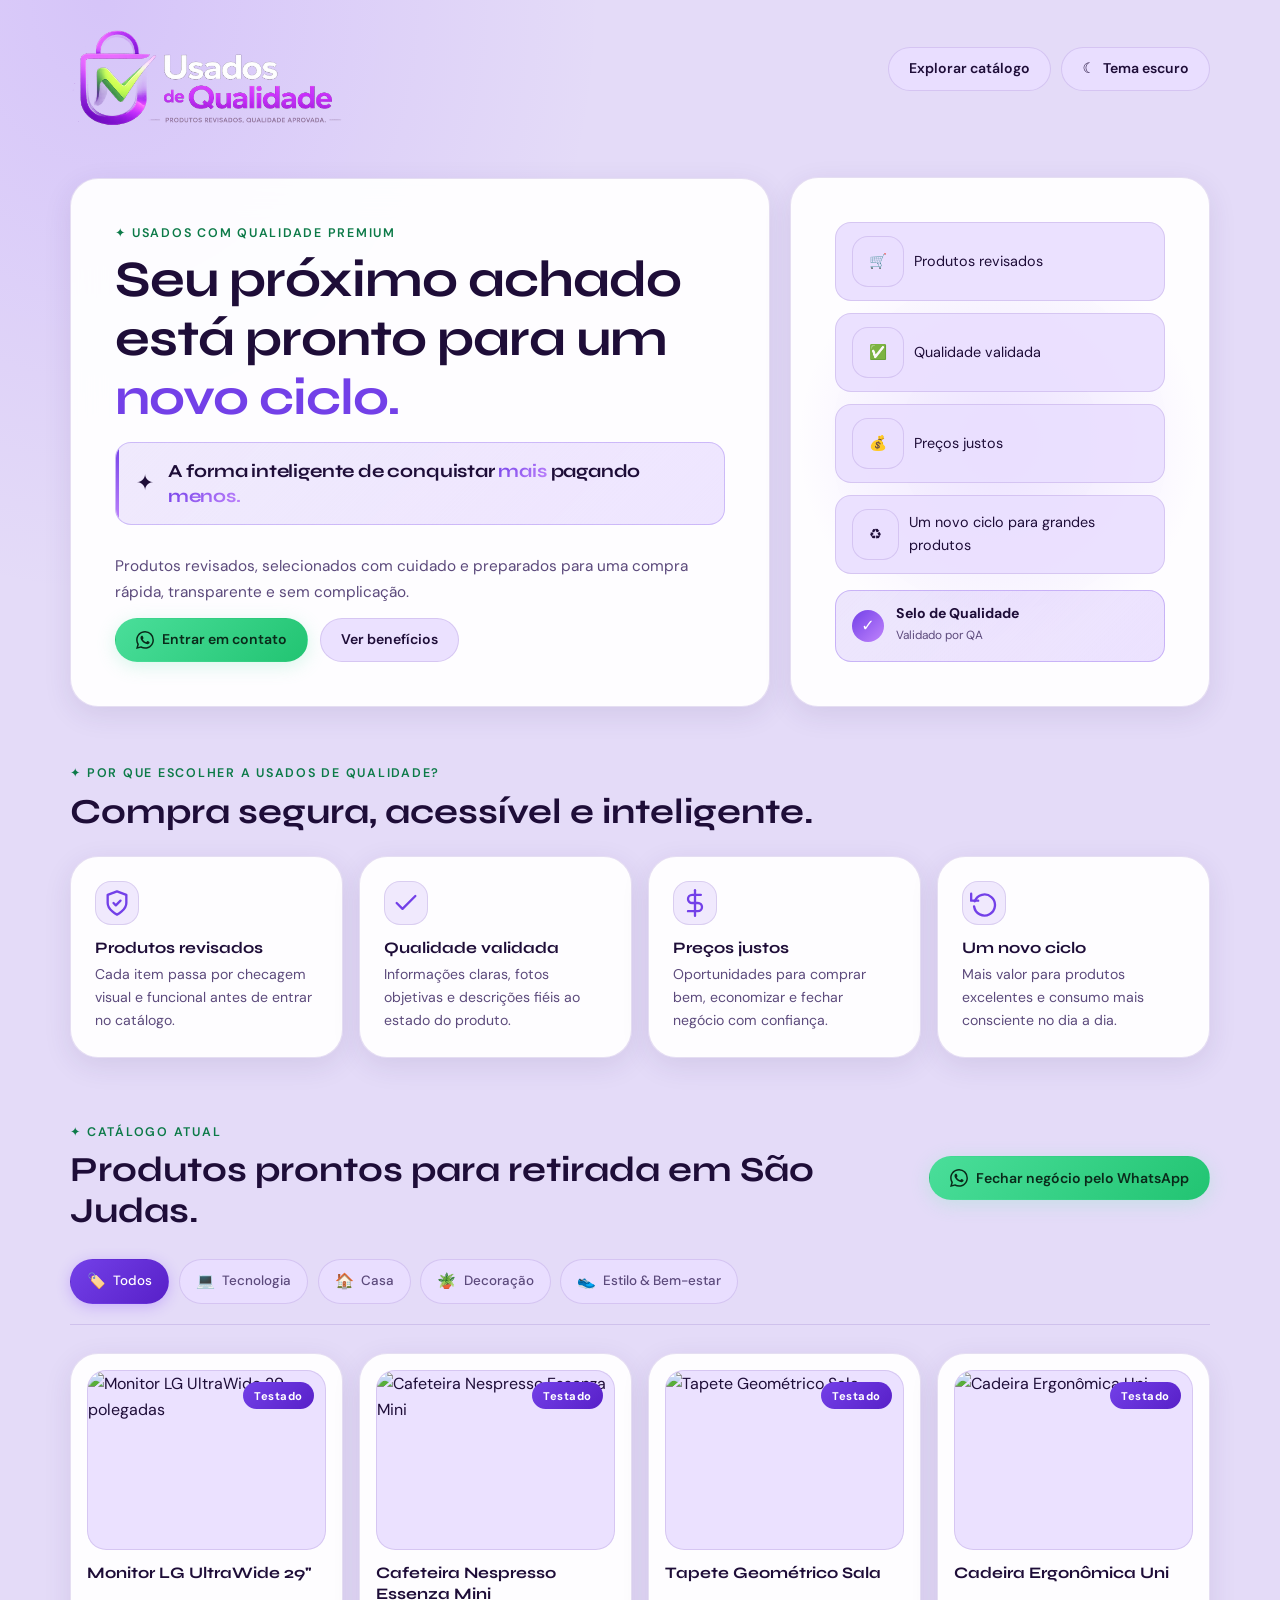
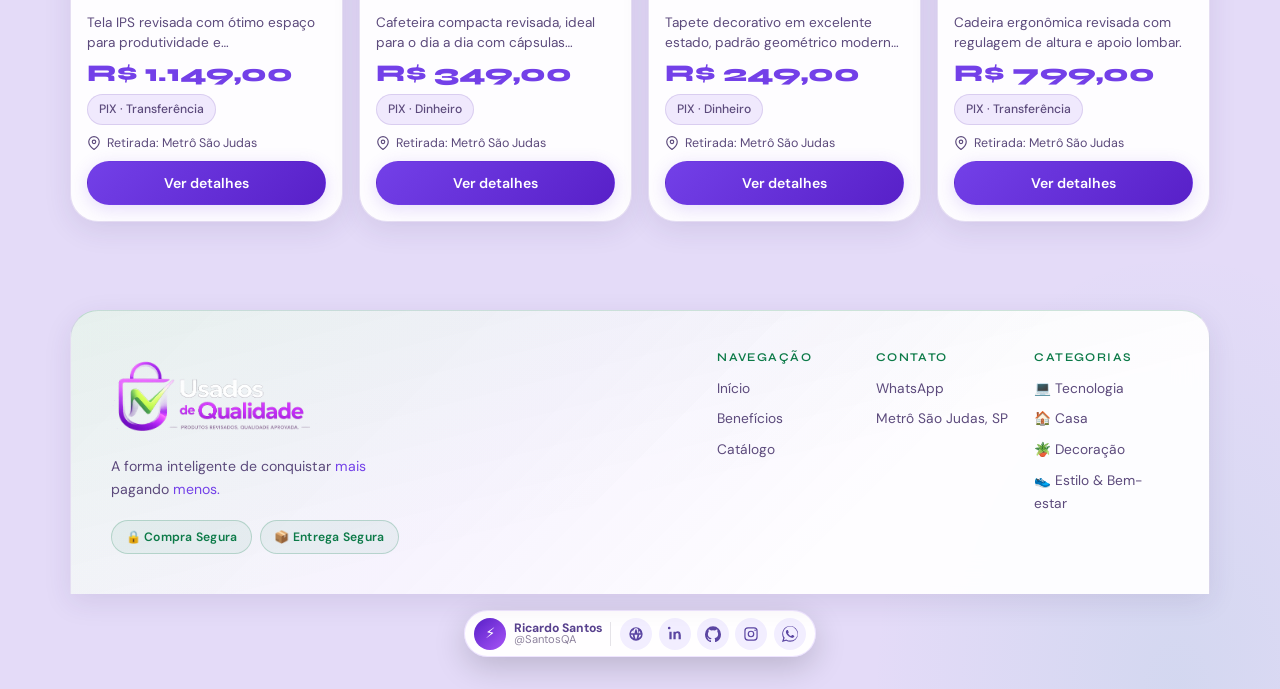
==== commit 4c7eec8d: "Nova Marca" ====
--- a/index.html
+++ b/index.html
@@ -4,22 +4,22 @@
 <head>
   <meta charset="UTF-8" />
   <meta name="viewport" content="width=device-width, initial-scale=1.0" />
-  <title>NovaChance | Produtos revisados com preço justo</title>
+  <title>Usados de Qualidade | Produtos revisados com preço justo</title>
   <meta name="description"
-    content="NovaChance: produtos revisados, qualidade validada e preços justos para conquistar mais pagando menos." />
-  <link rel="icon" href="./logos/favIcon.svg" type="image/svg+xml" />
+    content="Usados de Qualidade: produtos revisados, qualidade validada e preços justos para conquistar mais pagando menos." />
+  <link rel="icon" href="./logos/favIcon.png" type="image/svg+xml" />
   <link rel="preconnect" href="https://fonts.googleapis.com" />
   <link rel="preconnect" href="https://fonts.gstatic.com" crossorigin />
   <link href="https://fonts.googleapis.com/css2?family=Syne:wght@700;800&family=DM+Sans:wght@400;500;600&display=swap"
     rel="stylesheet" />
   <link rel="stylesheet" href="./styles.css" />
   <!-- ═══ TEMA: aplica ANTES do render para evitar flash ═══════════════════
-         Fonte única: localStorage['novachance-theme']
+         Fonte única: localStorage['Usados de Qualidade-theme']
          Nunca altere o tema aqui — só leia. Alteração só ocorre via botão.  -->
 
   <script>
     (function () {
-      var t = localStorage.getItem('novachance-theme');
+      var t = localStorage.getItem('Usados de Qualidade-theme');
       document.documentElement.dataset.theme =
         t !== null ? t : (window.matchMedia('(prefers-color-scheme: dark)').matches ? 'dark' : 'light');
     })();
@@ -32,8 +32,8 @@
 
   <header class="site-header">
     <div class="brand-block">
-      <div class="brand-logo-svg" aria-label="NovaChance">
-        <img class="brand-logo-img" src="./logos/logo.svg" alt="NovaChance" />
+      <div class="brand-logo-svg" aria-label="Usados de Qualidade">
+        <img class="brand-logo-img" src="./logos/logo.png" alt="Usados de Qualidade" />
         <span class="brand-slogan">A forma inteligente de conquistar mais pagando menos.</span>
       </div>
     </div>
@@ -92,7 +92,7 @@
     <!-- BENEFITS -->
     <section class="benefits" id="beneficios" aria-labelledby="benefits-title">
       <div class="section-heading">
-        <p class="eyebrow">✦ Por que escolher a NovaChance?</p>
+        <p class="eyebrow">✦ Por que escolher a Usados de Qualidade?</p>
         <h2 id="benefits-title">Compra segura, acessível e inteligente.</h2>
       </div>
       <div class="benefit-grid">
@@ -307,7 +307,7 @@
       <div class="footer-col">
         <div class="footer-brand">
           <div class="footer-logo">
-            <img class="footer-logo-img" src="../../logos/logo.svg" alt="NovaChance">
+            <img class="footer-logo-img" src="../../logos/logo.png" alt="Usados de Qualidade">
           </div>
           <p class="footer-slogan">A forma inteligente de conquistar <em>mais</em> pagando <em>menos.</em></p>
           <div class="footer-badges">
@@ -330,7 +330,7 @@
             <h4 class="footer-col-title">Contato</h4>
             <ul class="footer-links">
               <li><a
-                  href="https://wa.me/5511982633161?text=Ol%C3%A1!%20Tenho%20interesse%20no%20produto%20%22Monitor%20LG%20UltraWide%2029%22%22%20da%20NovaChance.%20Link%3A%20http%3A%2F%2F127.0.0.1%3A5500%2Fproducts%2Fmonitor-lg-ultrawide-29%2Findex.html"
+                  href="https://wa.me/5511982633161?text=Ol%C3%A1!%20Tenho%20interesse%20no%20produto%20%22Monitor%20LG%20UltraWide%2029%22%22%20da%20Usados de Qualidade.%20Link%3A%20http%3A%2F%2F127.0.0.1%3A5500%2Fproducts%2Fmonitor-lg-ultrawide-29%2Findex.html"
                   target="_blank" rel="noreferrer">WhatsApp</a></li>
               <li><span class="footer-location">Metrô São Judas, SP</span></li>
             </ul>
@@ -379,8 +379,8 @@
             </path>
           </svg></a>
         <a class="icon-link"
-          href="https://wa.me/5511982633161?text=Ol%C3%A1!%20Tenho%20interesse%20no%20produto%20%22Monitor%20LG%20UltraWide%2029%22%22%20da%20NovaChance.%20Link%3A%20http%3A%2F%2F127.0.0.1%3A5500%2Fproducts%2Fmonitor-lg-ultrawide-29%2Findex.html"
-          target="_blank" rel="noreferrer" aria-label="WhatsApp NovaChance"><svg viewBox="0 0 24 24" aria-hidden="true">
+          href="https://wa.me/5511982633161?text=Ol%C3%A1!%20Tenho%20interesse%20no%20produto%20%22Monitor%20LG%20UltraWide%2029%22%22%20da%20Usados de Qualidade.%20Link%3A%20http%3A%2F%2F127.0.0.1%3A5500%2Fproducts%2Fmonitor-lg-ultrawide-29%2Findex.html"
+          target="_blank" rel="noreferrer" aria-label="WhatsApp Usados de Qualidade"><svg viewBox="0 0 24 24" aria-hidden="true">
             <path
               d="M20.52 3.48A11.89 11.89 0 0012.08 0 11.93 11.93 0 001.89 17.94L0 24l6.25-1.84a11.96 11.96 0 005.83 1.5h.01A11.92 11.92 0 0024 11.7a11.9 11.9 0 00-3.48-8.22ZM12.09 21.9h-.01a10 10 0 01-5.1-1.41l-.37-.22-3.7 1.09 1.09-3.6-.24-.37a10.03 10.03 0 0116.58-12.5 10.03 10.03 0 01-7.34 17.01Zm5.73-7.5c-.31-.16-1.83-.9-2.11-1-.28-.1-.49-.16-.7.16-.21.31-.8 1-.98 1.2-.18.21-.36.23-.67.08-.31-.16-1.31-.48-2.49-1.52-.92-.82-1.54-1.83-1.72-2.14-.18-.31-.02-.48.14-.64.14-.14.31-.36.47-.54.16-.18.21-.31.31-.52.1-.21.05-.39-.03-.54-.08-.16-.7-1.67-.96-2.29-.25-.6-.5-.52-.7-.53h-.6c-.21 0-.54.08-.83.39-.28.31-1.09 1.06-1.09 2.58 0 1.52 1.12 3 1.28 3.2.16.21 2.2 3.36 5.33 4.7.74.32 1.31.51 1.76.65.74.23 1.41.2 1.94.12.59-.09 1.83-.74 2.09-1.45.26-.71.26-1.32.18-1.45-.08-.13-.28-.2-.59-.36Z">
             </path>
@@ -390,7 +390,7 @@
   </footer>
   <script>
     // ── Tema ──────────────────────────────────────────────────────────────
-    const THEME_KEY = 'novachance-theme';
+    const THEME_KEY = 'Usados de Qualidade-theme';
 
     function applyTheme(theme) {
       document.documentElement.dataset.theme = theme;
--- a/styles.css
+++ b/styles.css
@@ -26,7 +26,7 @@
 
 :root[data-theme='light'] {
   color-scheme: light;
-  --bg: #f3eeff;
+  --bg: #e4dbf8;
   --surface: rgba(255, 255, 255, 0.94);
   --surface-strong: #ffffff;
   --surface-alt: rgba(234, 223, 255, 0.92);
@@ -94,7 +94,7 @@
   display: flex;
   align-items: center;
   justify-content: space-between;
-  padding: 1.5rem 0;
+  padding: 0.1rem 0;
   gap: 1.5rem;
 }
 
@@ -108,9 +108,16 @@
 }
 
 .brand-logo-img {
-  width: clamp(9rem, 18vw, 13rem);
+  width: clamp(9rem, 22vw, 22rem);;
   height: auto;
+  margin-top: 0.9rem;
   object-fit: contain;
+}
+@media (max-width: 600px) {
+  .brand-logo-img {
+    width: clamp(20rem, 46vw, 27rem); /* aumenta o valor mínimo para mobile */
+    margin-top: 0.2rem; /* opcional, ajuste se precisar de mais espaço */
+  }
 }
 
 .brand-slogan {
@@ -910,7 +917,7 @@
 
 .footer-logo-img {
   width: min(100%, 14rem);
-  max-height: 4.5rem;
+  max-height: 5.5rem;
   object-fit: contain;
   object-position: left center;
 }
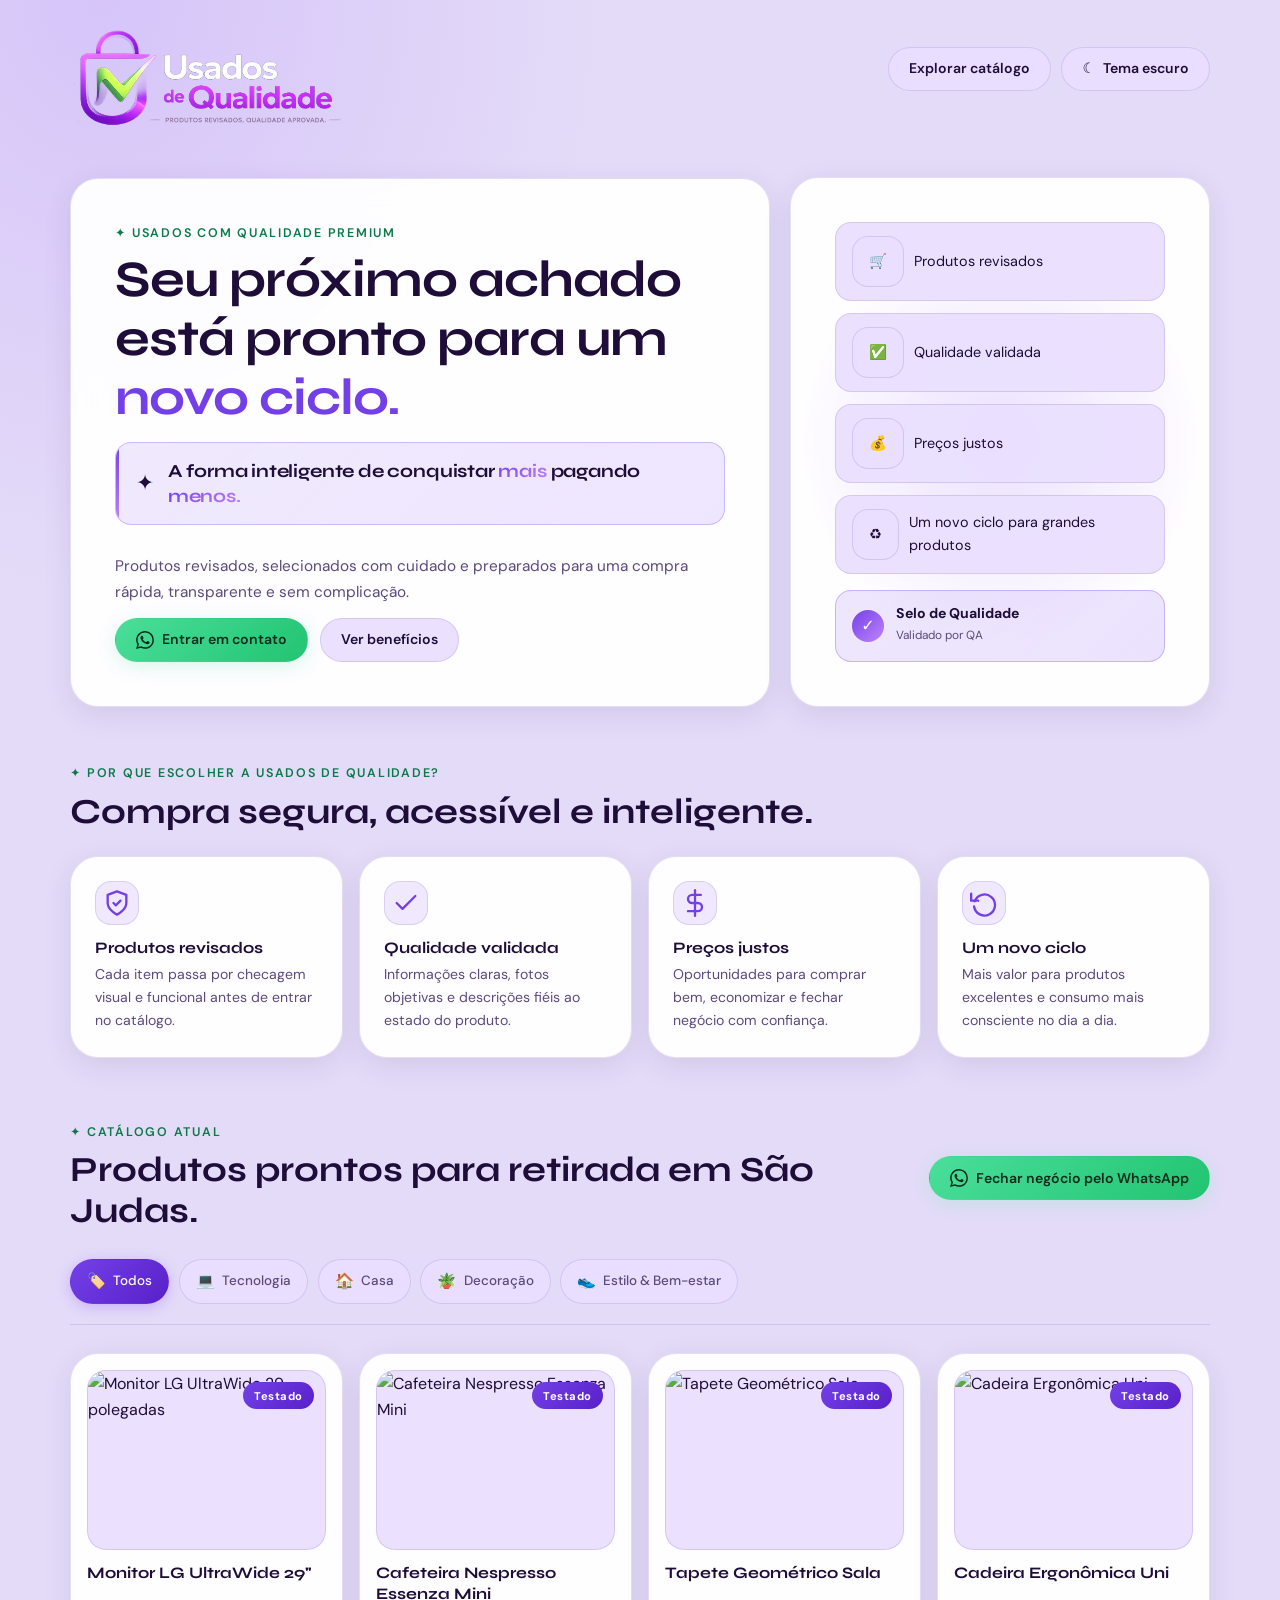
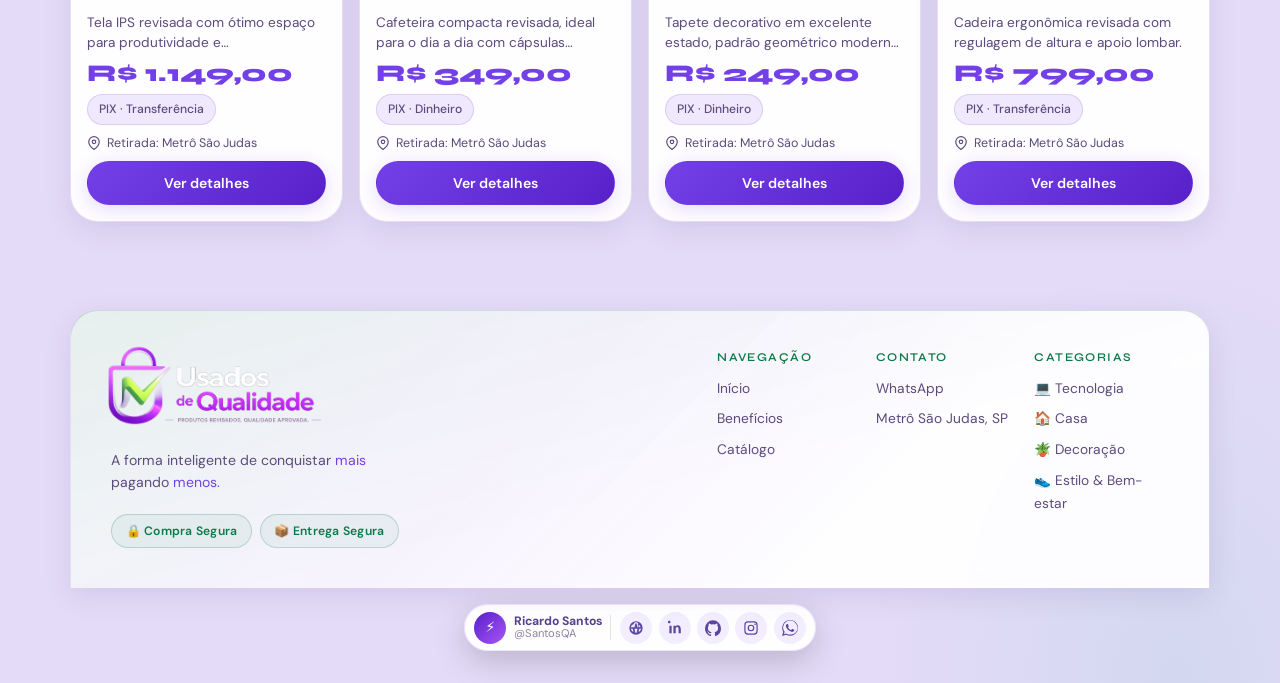
==== commit e233caca: "bug fix theme" ====
--- a/index.html
+++ b/index.html
@@ -14,12 +14,11 @@
     rel="stylesheet" />
   <link rel="stylesheet" href="./styles.css" />
   <!-- ═══ TEMA: aplica ANTES do render para evitar flash ═══════════════════
-         Fonte única: localStorage['Usados de Qualidade-theme']
-         Nunca altere o tema aqui — só leia. Alteração só ocorre via botão.  -->
-
+     Fonte única: localStorage['usadosdequalidade-theme']
+     Nunca altere o tema aqui — só leia. Alteração só ocorre via botão.  -->
   <script>
     (function () {
-      var t = localStorage.getItem('Usados de Qualidade-theme');
+      var t = localStorage.getItem('usadosdequalidade-theme');
       document.documentElement.dataset.theme =
         t !== null ? t : (window.matchMedia('(prefers-color-scheme: dark)').matches ? 'dark' : 'light');
     })();
@@ -307,7 +306,7 @@
       <div class="footer-col">
         <div class="footer-brand">
           <div class="footer-logo">
-            <img class="footer-logo-img" src="../../logos/logo.png" alt="Usados de Qualidade">
+            <img class="footer-logo-img" src="../logos/logo.png" alt="UsadosDeQualidade">
           </div>
           <p class="footer-slogan">A forma inteligente de conquistar <em>mais</em> pagando <em>menos.</em></p>
           <div class="footer-badges">
@@ -330,7 +329,7 @@
             <h4 class="footer-col-title">Contato</h4>
             <ul class="footer-links">
               <li><a
-                  href="https://wa.me/5511982633161?text=Ol%C3%A1!%20Tenho%20interesse%20no%20produto%20%22Monitor%20LG%20UltraWide%2029%22%22%20da%20Usados de Qualidade.%20Link%3A%20http%3A%2F%2F127.0.0.1%3A5500%2Fproducts%2Fmonitor-lg-ultrawide-29%2Findex.html"
+                  href="https://wa.me/5511982633161?text=Ol%C3%A1!%20Tenho%20interesse%20no%20produto%20%22Cafeteira%20Nespresso%20Essenza%20Mini%22%20da%20UsadosDeQualidade.%20Link%3A%20https%3A%2F%2Fricardosantosqa.github.io%usadosdequalidade%2Fproducts%2Fcafeteira-nespresso-essenza-mini%2Findex.html"
                   target="_blank" rel="noreferrer">WhatsApp</a></li>
               <li><span class="footer-location">Metrô São Judas, SP</span></li>
             </ul>
@@ -379,8 +378,9 @@
             </path>
           </svg></a>
         <a class="icon-link"
-          href="https://wa.me/5511982633161?text=Ol%C3%A1!%20Tenho%20interesse%20no%20produto%20%22Monitor%20LG%20UltraWide%2029%22%22%20da%20Usados de Qualidade.%20Link%3A%20http%3A%2F%2F127.0.0.1%3A5500%2Fproducts%2Fmonitor-lg-ultrawide-29%2Findex.html"
-          target="_blank" rel="noreferrer" aria-label="WhatsApp Usados de Qualidade"><svg viewBox="0 0 24 24" aria-hidden="true">
+          href="https://wa.me/5511982633161?text=Ol%C3%A1!%20Tenho%20interesse%20no%20produto%20%22Cafeteira%20Nespresso%20Essenza%20Mini%22%20da%20UsadosDeQualidade.%20Link%3A%20https%3A%2F%2Fricardosantosqa.github.io%usadosdequalidade%2Fproducts%2Fcafeteira-nespresso-essenza-mini%2Findex.html"
+          target="_blank" rel="noreferrer" aria-label="WhatsApp UsadosDeQualidade"><svg viewBox="0 0 24 24"
+            aria-hidden="true">
             <path
               d="M20.52 3.48A11.89 11.89 0 0012.08 0 11.93 11.93 0 001.89 17.94L0 24l6.25-1.84a11.96 11.96 0 005.83 1.5h.01A11.92 11.92 0 0024 11.7a11.9 11.9 0 00-3.48-8.22ZM12.09 21.9h-.01a10 10 0 01-5.1-1.41l-.37-.22-3.7 1.09 1.09-3.6-.24-.37a10.03 10.03 0 0116.58-12.5 10.03 10.03 0 01-7.34 17.01Zm5.73-7.5c-.31-.16-1.83-.9-2.11-1-.28-.1-.49-.16-.7.16-.21.31-.8 1-.98 1.2-.18.21-.36.23-.67.08-.31-.16-1.31-.48-2.49-1.52-.92-.82-1.54-1.83-1.72-2.14-.18-.31-.02-.48.14-.64.14-.14.31-.36.47-.54.16-.18.21-.31.31-.52.1-.21.05-.39-.03-.54-.08-.16-.7-1.67-.96-2.29-.25-.6-.5-.52-.7-.53h-.6c-.21 0-.54.08-.83.39-.28.31-1.09 1.06-1.09 2.58 0 1.52 1.12 3 1.28 3.2.16.21 2.2 3.36 5.33 4.7.74.32 1.31.51 1.76.65.74.23 1.41.2 1.94.12.59-.09 1.83-.74 2.09-1.45.26-.71.26-1.32.18-1.45-.08-.13-.28-.2-.59-.36Z">
             </path>
@@ -389,8 +389,17 @@
     </div>
   </footer>
   <script>
+    (function () {
+      var t = localStorage.getItem('usadosdequalidade-theme');
+      document.documentElement.dataset.theme =
+        t !== null ? t : (window.matchMedia('(prefers-color-scheme: dark)').matches ? 'dark' : 'light');
+    })();
+  </script>
+
+  <!-- No final do <body>, substituindo o script antigo -->
+  <script>
     // ── Tema ──────────────────────────────────────────────────────────────
-    const THEME_KEY = 'Usados de Qualidade-theme';
+    const THEME_KEY = 'usadosdequalidade-theme';
 
     function applyTheme(theme) {
       document.documentElement.dataset.theme = theme;
--- a/styles.css
+++ b/styles.css
@@ -916,12 +916,19 @@
 .footer-brand { display: flex; flex-direction: column; gap: 1rem; }
 
 .footer-logo-img {
-  width: min(100%, 14rem);
-  max-height: 5.5rem;
+  width: clamp(9rem, 18vw, 19rem);
+  height: auto;
+  margin-top: -1rem;
+  margin-left: -0.7rem;
   object-fit: contain;
-  object-position: left center;
-}
-
+  object-position: left;
+}
+@media (max-width: 600px) {
+  .footer-logo-img {
+    width: clamp(17rem, 35vw, 19rem); 
+    margin-top: -1rem; 
+  }
+}
 .footer-slogan {
   color: var(--muted); font-size: .88rem; line-height: 1.6;
   margin: 0; max-width: 26ch;
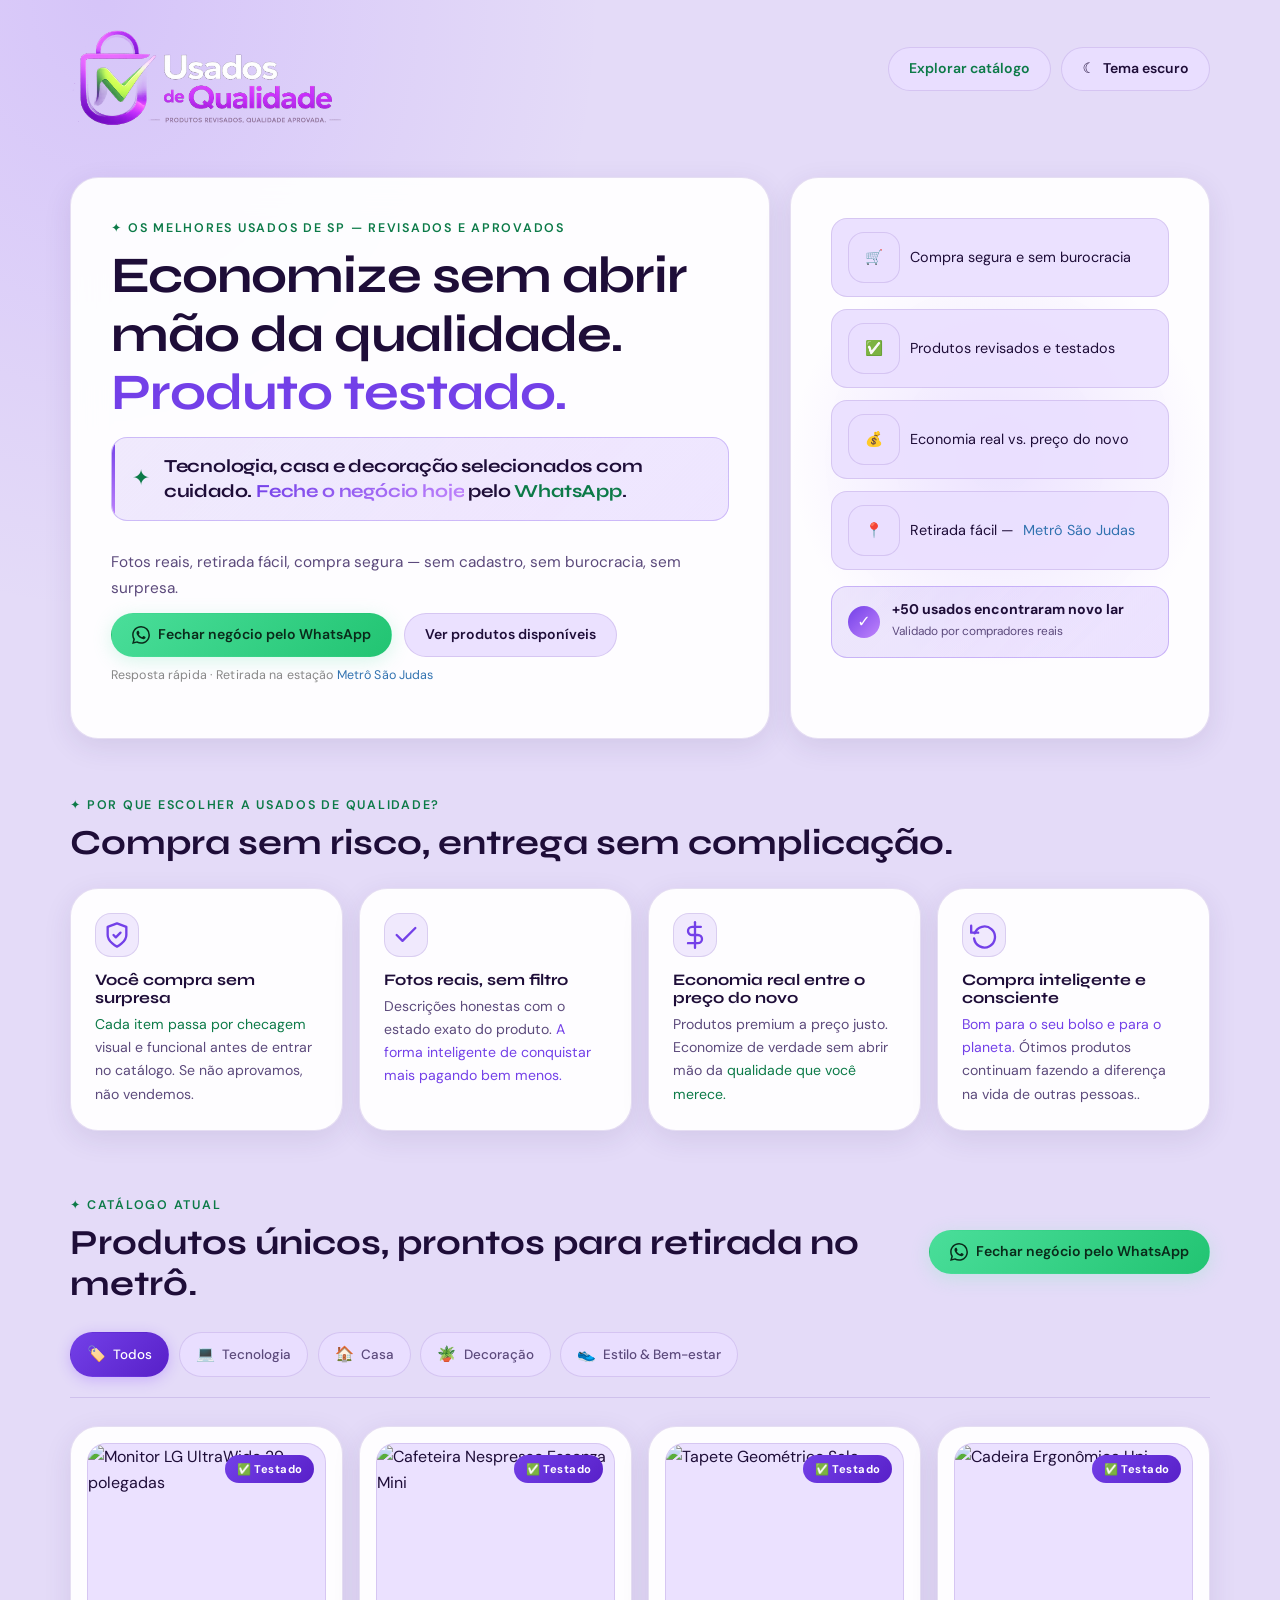
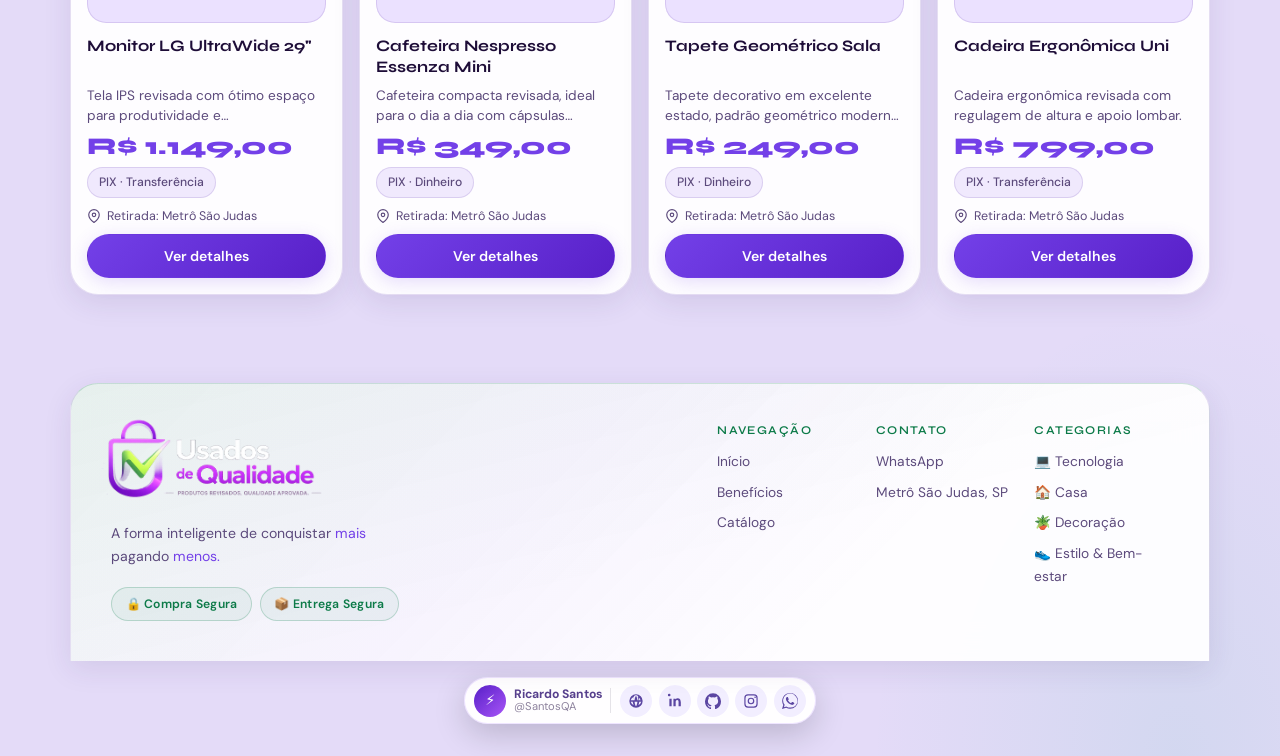
==== commit ced2c221: "layout: Ajustes" ====
--- a/index.html
+++ b/index.html
@@ -4,9 +4,9 @@
 <head>
   <meta charset="UTF-8" />
   <meta name="viewport" content="width=device-width, initial-scale=1.0" />
-  <title>Usados de Qualidade | Produtos revisados com preço justo</title>
+  <title>Usados de Qualidade | Eletrônicos, Móveis e Casa em SP — Retirada no Metrô São Judas</title>
   <meta name="description"
-    content="Usados de Qualidade: produtos revisados, qualidade validada e preços justos para conquistar mais pagando menos." />
+    content="Compre produtos usados revisados em São Paulo: monitor, cafeteira, cadeira ergonômica e muito mais. Qualidade testada, preço justo, retirada no Metrô São Judas. Feche negócio pelo WhatsApp." />
   <link rel="icon" href="./logos/favIcon.png" type="image/svg+xml" />
   <link rel="preconnect" href="https://fonts.googleapis.com" />
   <link rel="preconnect" href="https://fonts.gstatic.com" crossorigin />
@@ -37,7 +37,7 @@
       </div>
     </div>
     <nav class="header-actions" aria-label="Ações principais">
-      <a class="ghost-button" href="#catalogo">Explorar catálogo</a>
+      <a class="ghost-button" href="#catalogo"><success>Explorar catálogo</success></a>
       <button class="theme-toggle" type="button" aria-label="Alternar tema" aria-pressed="false">
         <span class="theme-toggle__icon" aria-hidden="true">☾</span>
         <span class="theme-toggle__label">Tema</span>
@@ -49,40 +49,40 @@
     <!-- HERO -->
     <section class="hero" aria-labelledby="hero-title">
       <div class="hero-copy">
-        <p class="eyebrow">✦ Usados com qualidade premium</p>
-        <h1 id="hero-title">Seu próximo achado está pronto para um <em>novo ciclo.</em></h1>
+        <p class="eyebrow">✦ Os melhores usados de SP — revisados e aprovados</p>
+        <h1 id="hero-title">Economize sem abrir mão da qualidade. <em>Produto testado.</em></h1>
         <div class="hero-slogan-block">
           <span class="hero-slogan-icon">✦</span>
-          <p class="hero-slogan-text">A forma inteligente de conquistar <em>mais</em> pagando <em>menos.</em></p>
-        </div>
-        <p class="hero-sub">Produtos revisados, selecionados com cuidado e preparados para uma compra rápida,
-          transparente e sem complicação.</p>
+          <p class="hero-slogan-text">Tecnologia, casa e decoração selecionados com cuidado. <em>Feche o negócio hoje</em> pelo <success>WhatsApp</success>.</p>
+        </div>
+        <p class="hero-sub">Fotos reais, retirada fácil, compra segura — sem cadastro, sem burocracia, sem surpresa.</p>
         <div class="hero-actions">
           <a class="primary-button primary-button--whatsapp"
-            href="https://wa.me/5511982633161?text=Olá,%20tenho%20interesse%20em%20um%20produto!" target="_blank"
+            href="https://wa.me/5511982633161?text=Olá!%20Vi%20o%20catálogo%20e%20tenho%20interesse%20em%20um%20produto.%20Pode%20me%20ajudar?" target="_blank"
             rel="noopener">
             <svg width="18" height="18" viewBox="0 0 24 24" fill="currentColor" aria-hidden="true">
               <path
                 d="M17.472 14.382c-.297-.149-1.758-.867-2.03-.967-.273-.099-.471-.148-.67.15-.197.297-.767.966-.94 1.164-.173.199-.347.223-.644.075-.297-.15-1.255-.463-2.39-1.475-.883-.788-1.48-1.761-1.653-2.059-.173-.297-.018-.458.13-.606.134-.133.298-.347.446-.52.149-.174.198-.298.298-.497.099-.198.05-.371-.025-.52-.075-.149-.669-1.612-.916-2.207-.242-.579-.487-.5-.669-.51-.173-.008-.371-.01-.57-.01-.198 0-.52.074-.792.372-.272.297-1.04 1.016-1.04 2.479 0 1.462 1.065 2.875 1.213 3.074.149.198 2.096 3.2 5.077 4.487.709.306 1.262.489 1.694.625.712.227 1.36.195 1.871.118.571-.085 1.758-.719 2.006-1.413.248-.694.248-1.289.173-1.413-.074-.124-.272-.198-.57-.347m-5.421 7.403h-.004a9.87 9.87 0 01-5.031-1.378l-.361-.214-3.741.982.998-3.648-.235-.374a9.86 9.86 0 01-1.51-5.26c.001-5.45 4.436-9.884 9.888-9.884 2.64 0 5.122 1.03 6.988 2.898a9.825 9.825 0 012.893 6.994c-.003 5.45-4.437 9.884-9.885 9.884m8.413-18.297A11.815 11.815 0 0012.05 0C5.495 0 .16 5.335.157 11.892c0 2.096.547 4.142 1.588 5.945L.057 24l6.305-1.654a11.882 11.882 0 005.683 1.448h.005c6.554 0 11.89-5.335 11.893-11.893a11.821 11.821 0 00-3.48-8.413z" />
             </svg>
-            Entrar em contato
+            Fechar negócio pelo WhatsApp
           </a>
-          <a class="ghost-button" href="#beneficios">Ver benefícios</a>
-        </div>
+          <a class="ghost-button" href="#catalogo">Ver produtos disponíveis</a>
+        </div>
+        <p style="font-size:0.78rem; color: var(--color-muted, #888); margin-top: 0.5rem; letter-spacing: 0.01em;">Resposta rápida · Retirada na estação <metro-azul>Metrô São Judas</metro-azul></p>
       </div>
       <div class="hero-panel" aria-hidden="true">
         <div class="hero-panel__glow"></div>
         <div class="hero-stats">
-          <span><span class="stat-icon">🛒</span> Produtos revisados</span>
-          <span><span class="stat-icon">✅</span> Qualidade validada</span>
-          <span><span class="stat-icon">💰</span> Preços justos</span>
-          <span><span class="stat-icon">♻️</span> Um novo ciclo para grandes produtos</span>
+          <span><span class="stat-icon">🛒</span> Compra segura e sem burocracia</span>
+          <span><span class="stat-icon">✅</span> Produtos revisados e testados</span>
+          <span><span class="stat-icon">💰</span> Economia real vs. preço do novo</span>
+          <span><span class="stat-icon">📍</span> Retirada fácil — <metro-azul>Metrô São Judas</metro-azul></span>
         </div>
         <div class="hero-badge">
           <span class="badge-icon">✓</span>
           <div>
-            <strong>Selo de Qualidade</strong>
-            <small>Validado por QA</small>
+            <strong>+50 usados encontraram novo lar</strong>
+            <small>Validado por compradores reais</small>
           </div>
         </div>
       </div>
@@ -92,7 +92,7 @@
     <section class="benefits" id="beneficios" aria-labelledby="benefits-title">
       <div class="section-heading">
         <p class="eyebrow">✦ Por que escolher a Usados de Qualidade?</p>
-        <h2 id="benefits-title">Compra segura, acessível e inteligente.</h2>
+        <h2 id="benefits-title">Compra sem risco, entrega sem complicação.</h2>
       </div>
       <div class="benefit-grid">
         <article class="benefit-card">
@@ -103,8 +103,8 @@
               <polyline points="9 12 11 14 15 10" />
             </svg>
           </div>
-          <h3>Produtos revisados</h3>
-          <p>Cada item passa por checagem visual e funcional antes de entrar no catálogo.</p>
+          <h3>Você compra sem surpresa</h3>
+          <p><success>Cada item passa por checagem</success>  visual e funcional antes de entrar no catálogo. Se não aprovamos, não vendemos.</p>
         </article>
         <article class="benefit-card">
           <div class="benefit-icon">
@@ -113,8 +113,8 @@
               <polyline points="20 6 9 17 4 12" />
             </svg>
           </div>
-          <h3>Qualidade validada</h3>
-          <p>Informações claras, fotos objetivas e descrições fiéis ao estado do produto.</p>
+          <h3>Fotos reais, sem filtro</h3>
+          <p>Descrições honestas com o estado exato do produto. <roxo>A forma inteligente de conquistar mais pagando bem menos.</roxo></p>
         </article>
         <article class="benefit-card">
           <div class="benefit-icon">
@@ -124,8 +124,8 @@
               <path d="M17 5H9.5a3.5 3.5 0 0 0 0 7h5a3.5 3.5 0 0 1 0 7H6" />
             </svg>
           </div>
-          <h3>Preços justos</h3>
-          <p>Oportunidades para comprar bem, economizar e fechar negócio com confiança.</p>
+          <h3>Economia real entre o preço do novo</h3>
+          <p>Produtos premium a preço justo. Economize de verdade sem abrir mão da <success>qualidade que você merece.</success></p>
         </article>
         <article class="benefit-card">
           <div class="benefit-icon">
@@ -135,8 +135,8 @@
               <path d="M3.51 15a9 9 0 1 0 .49-4.49" />
             </svg>
           </div>
-          <h3>Um novo ciclo</h3>
-          <p>Mais valor para produtos excelentes e consumo mais consciente no dia a dia.</p>
+          <h3>Compra inteligente e consciente</h3>
+          <p><roxo>Bom para o seu bolso e para o planeta.</roxo> Ótimos produtos continuam fazendo a diferença na vida de outras pessoas..</p>
         </article>
       </div>
     </section>
@@ -146,10 +146,10 @@
       <div class="section-heading section-heading--row">
         <div>
           <p class="eyebrow">✦ Catálogo atual</p>
-          <h2 id="catalog-title">Produtos prontos para retirada em São Judas.</h2>
+          <h2 id="catalog-title">Produtos únicos, prontos para retirada no metrô.</h2>
         </div>
         <a class="primary-button primary-button--whatsapp"
-          href="https://wa.me/5511982633161?text=Quero%20fechar%20negócio!" target="_blank" rel="noopener">
+          href="https://wa.me/5511982633161?text=Olá!%20Vi%20o%20catálogo%20no%20site%20e%20quero%20fechar%20negócio.%20Pode%20me%20mostrar%20os%20produtos%20disponíveis?" target="_blank" rel="noopener">
           <svg width="18" height="18" viewBox="0 0 24 24" fill="currentColor" aria-hidden="true">
             <path
               d="M17.472 14.382c-.297-.149-1.758-.867-2.03-.967-.273-.099-.471-.148-.67.15-.197.297-.767.966-.94 1.164-.173.199-.347.223-.644.075-.297-.15-1.255-.463-2.39-1.475-.883-.788-1.48-1.761-1.653-2.059-.173-.297-.018-.458.13-.606.134-.133.298-.347.446-.52.149-.174.198-.298.298-.497.099-.198.05-.371-.025-.52-.075-.149-.669-1.612-.916-2.207-.242-.579-.487-.5-.669-.51-.173-.008-.371-.01-.57-.01-.198 0-.52.074-.792.372-.272.297-1.04 1.016-1.04 2.479 0 1.462 1.065 2.875 1.213 3.074.149.198 2.096 3.2 5.077 4.487.709.306 1.262.489 1.694.625.712.227 1.36.195 1.871.118.571-.085 1.758-.719 2.006-1.413.248-.694.248-1.289.173-1.413-.074-.124-.272-.198-.57-.347m-5.421 7.403h-.004a9.87 9.87 0 01-5.031-1.378l-.361-.214-3.741.982.998-3.648-.235-.374a9.86 9.86 0 01-1.51-5.26c.001-5.45 4.436-9.884 9.888-9.884 2.64 0 5.122 1.03 6.988 2.898a9.825 9.825 0 012.893 6.994c-.003 5.45-4.437 9.884-9.885 9.884m8.413-18.297A11.815 11.815 0 0012.05 0C5.495 0 .16 5.335.157 11.892c0 2.096.547 4.142 1.588 5.945L.057 24l6.305-1.654a11.882 11.882 0 005.683 1.448h.005c6.554 0 11.89-5.335 11.893-11.893a11.821 11.821 0 00-3.48-8.413z" />
@@ -188,7 +188,7 @@
               <div class="product-card__image">
                 <img src="https://placehold.co/400x300/1b1129/9b6bff?text=Monitor+LG+UltraWide"
                   alt="Monitor LG UltraWide 29 polegadas" loading="lazy" />
-                <span class="product-badge">Testado</span>
+                <span class="product-badge">✅ Testado </span>
               </div>
               <div class="product-card__content">
                 <h3>Monitor LG UltraWide 29"</h3>
@@ -215,7 +215,7 @@
               <div class="product-card__image">
                 <img src="https://placehold.co/400x300/1b1129/9b6bff?text=Cafeteira+Nespresso"
                   alt="Cafeteira Nespresso Essenza Mini" loading="lazy" />
-                <span class="product-badge">Testado</span>
+                <span class="product-badge">✅ Testado </span>
               </div>
               <div class="product-card__content">
                 <h3>Cafeteira Nespresso Essenza Mini</h3>
@@ -246,7 +246,7 @@
               <div class="product-card__image">
                 <img src="https://placehold.co/400x300/1b1129/9b6bff?text=Tapete+Geométrico"
                   alt="Tapete Geométrico Sala" loading="lazy" />
-                <span class="product-badge">Testado</span>
+                <span class="product-badge">✅ Testado </span>
               </div>
               <div class="product-card__content">
                 <h3>Tapete Geométrico Sala</h3>
@@ -273,7 +273,7 @@
               <div class="product-card__image">
                 <img src="https://placehold.co/400x300/1b1129/9b6bff?text=Cadeira+Ergonômica"
                   alt="Cadeira Ergonômica Uni" loading="lazy" />
-                <span class="product-badge">Testado</span>
+                <span class="product-badge">✅ Testado </span>
               </div>
               <div class="product-card__content">
                 <h3>Cadeira Ergonômica Uni</h3>
@@ -306,7 +306,7 @@
       <div class="footer-col">
         <div class="footer-brand">
           <div class="footer-logo">
-            <img class="footer-logo-img" src="../logos/logo.png" alt="UsadosDeQualidade">
+            <img class="footer-logo-img" src="./logos/logo.png" alt="UsadosDeQualidade">
           </div>
           <p class="footer-slogan">A forma inteligente de conquistar <em>mais</em> pagando <em>menos.</em></p>
           <div class="footer-badges">
@@ -329,7 +329,7 @@
             <h4 class="footer-col-title">Contato</h4>
             <ul class="footer-links">
               <li><a
-                  href="https://wa.me/5511982633161?text=Ol%C3%A1!%20Tenho%20interesse%20no%20produto%20%22Cafeteira%20Nespresso%20Essenza%20Mini%22%20da%20UsadosDeQualidade.%20Link%3A%20https%3A%2F%2Fricardosantosqa.github.io%usadosdequalidade%2Fproducts%2Fcafeteira-nespresso-essenza-mini%2Findex.html"
+                  href="https://wa.me/5511982633161?text=Ol%C3%A1!%20Tenho%20interesse%20em%20saber%20mais%20sobre%20o%20site%20%22Usados%20de%20Qualidade%22.%0ASlogan%3A%20A%20forma%20inteligente%20de%20conquistar%20mais%2C%20pagando%20menos."
                   target="_blank" rel="noreferrer">WhatsApp</a></li>
               <li><span class="footer-location">Metrô São Judas, SP</span></li>
             </ul>
--- a/styles.css
+++ b/styles.css
@@ -299,7 +299,7 @@
 
 .hero-copy,
 .hero-panel {
-  padding: clamp(1.5rem, 4vw, 2.75rem);
+  padding: clamp(1.5rem, 4vw, 2.5rem);
 }
 
 .hero-copy h1 {
@@ -341,7 +341,9 @@
 .hero-slogan-icon {
   font-size: 1.35rem;
   flex-shrink: 0;
-}
+  color: var(--success);
+}
+
 
 .hero-slogan-text {
   font-family: var(--font-display);
@@ -367,6 +369,7 @@
   gap: .75rem;
   flex-wrap: wrap;
 }
+
 
 .hero-panel {
   position: relative;
@@ -967,6 +970,18 @@
   color: var(--success);
 }
 
+success {
+  color: var(--success);
+}
+
+metro-azul {
+  color: #3172b0; 
+}
+
+roxo {
+  color: var(--accent)
+}
+
 /* FIX #2: links group — 2 colunas no mobile para menos rolagem */
 .footer-links-group {
   display: grid;
@@ -1235,4 +1250,14 @@
   .thumbnail-list { grid-template-columns: repeat(2, minmax(0, 1fr)); }
   .product-detail__media,
   .product-detail__content { padding: 1rem; }
+
+  .hero-actions {
+  flex-direction: column;
+  align-items: stretch;
+  }
+
+  .hero-actions .primary-button,
+  .hero-actions .ghost-button {
+    width: 100%;
+  }
 }
